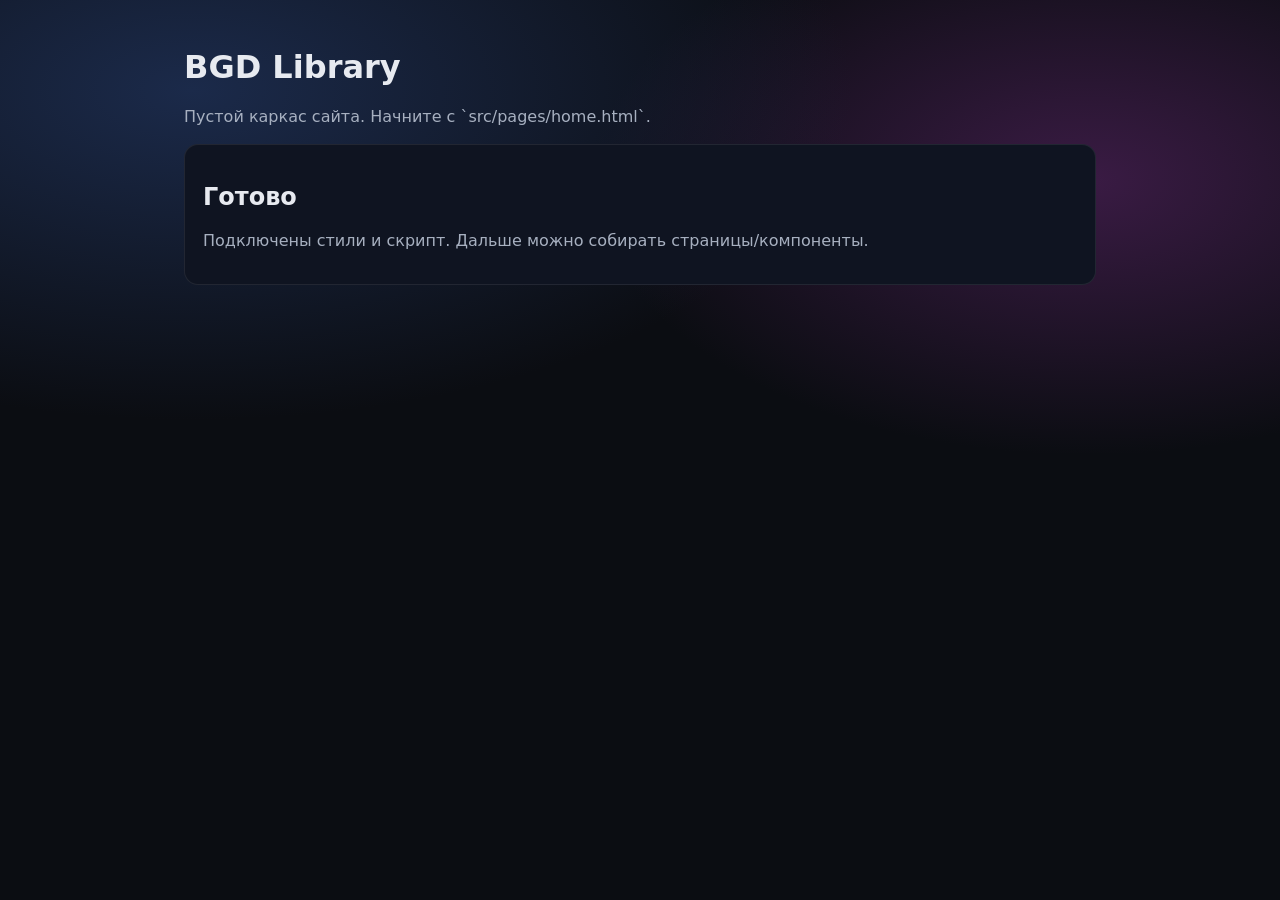
==== index.html @ 830b494f "site alpha done" ====
<!doctype html>
<html lang="ru">
  <head>
    <meta charset="UTF-8" />
    <meta name="viewport" content="width=device-width, initial-scale=1.0" />
    <title>BGD Library</title>
    <link rel="stylesheet" href="../src/styles/styles.css" />
  </head>
  <body>
    <main class="container">
      <header class="header">
        <h1>BGD Library</h1>
        <p class="muted">Пустой каркас сайта. Начните с `src/pages/home.html`.</p>
      </header>

      <section id="app" class="card">
        <p>Заглушка интерфейса.</p>
      </section>
    </main>

    <script type="module" src="../src/scripts/main.js"></script>
  </body>
</html>
---- src/styles/styles.css ----
:root {
  color-scheme: light dark;
  --bg: #0b0d12;
  --card: #121826;
  --text: #e7eaf0;
  --muted: #a7b0c0;
  --border: rgba(255, 255, 255, 0.08);
}

* {
  box-sizing: border-box;
}

html,
body {
  height: 100%;
}

body {
  margin: 0;
  font-family: ui-sans-serif, system-ui, -apple-system, Segoe UI, Roboto, Ubuntu,
    Cantarell, Noto Sans, Arial, "Apple Color Emoji", "Segoe UI Emoji";
  background: radial-gradient(1200px 600px at 15% 10%, #1b2a4a 0%, transparent 55%),
    radial-gradient(900px 500px at 85% 20%, #3a1b44 0%, transparent 55%),
    var(--bg);
  color: var(--text);
}

.container {
  max-width: 960px;
  padding: 24px;
  margin: 0 auto;
}

.header {
  margin: 24px 0 18px;
}

.muted {
  color: var(--muted);
}

.card {
  border: 1px solid var(--border);
  background: color-mix(in oklab, var(--card) 92%, black 8%);
  border-radius: 14px;
  padding: 18px;
}
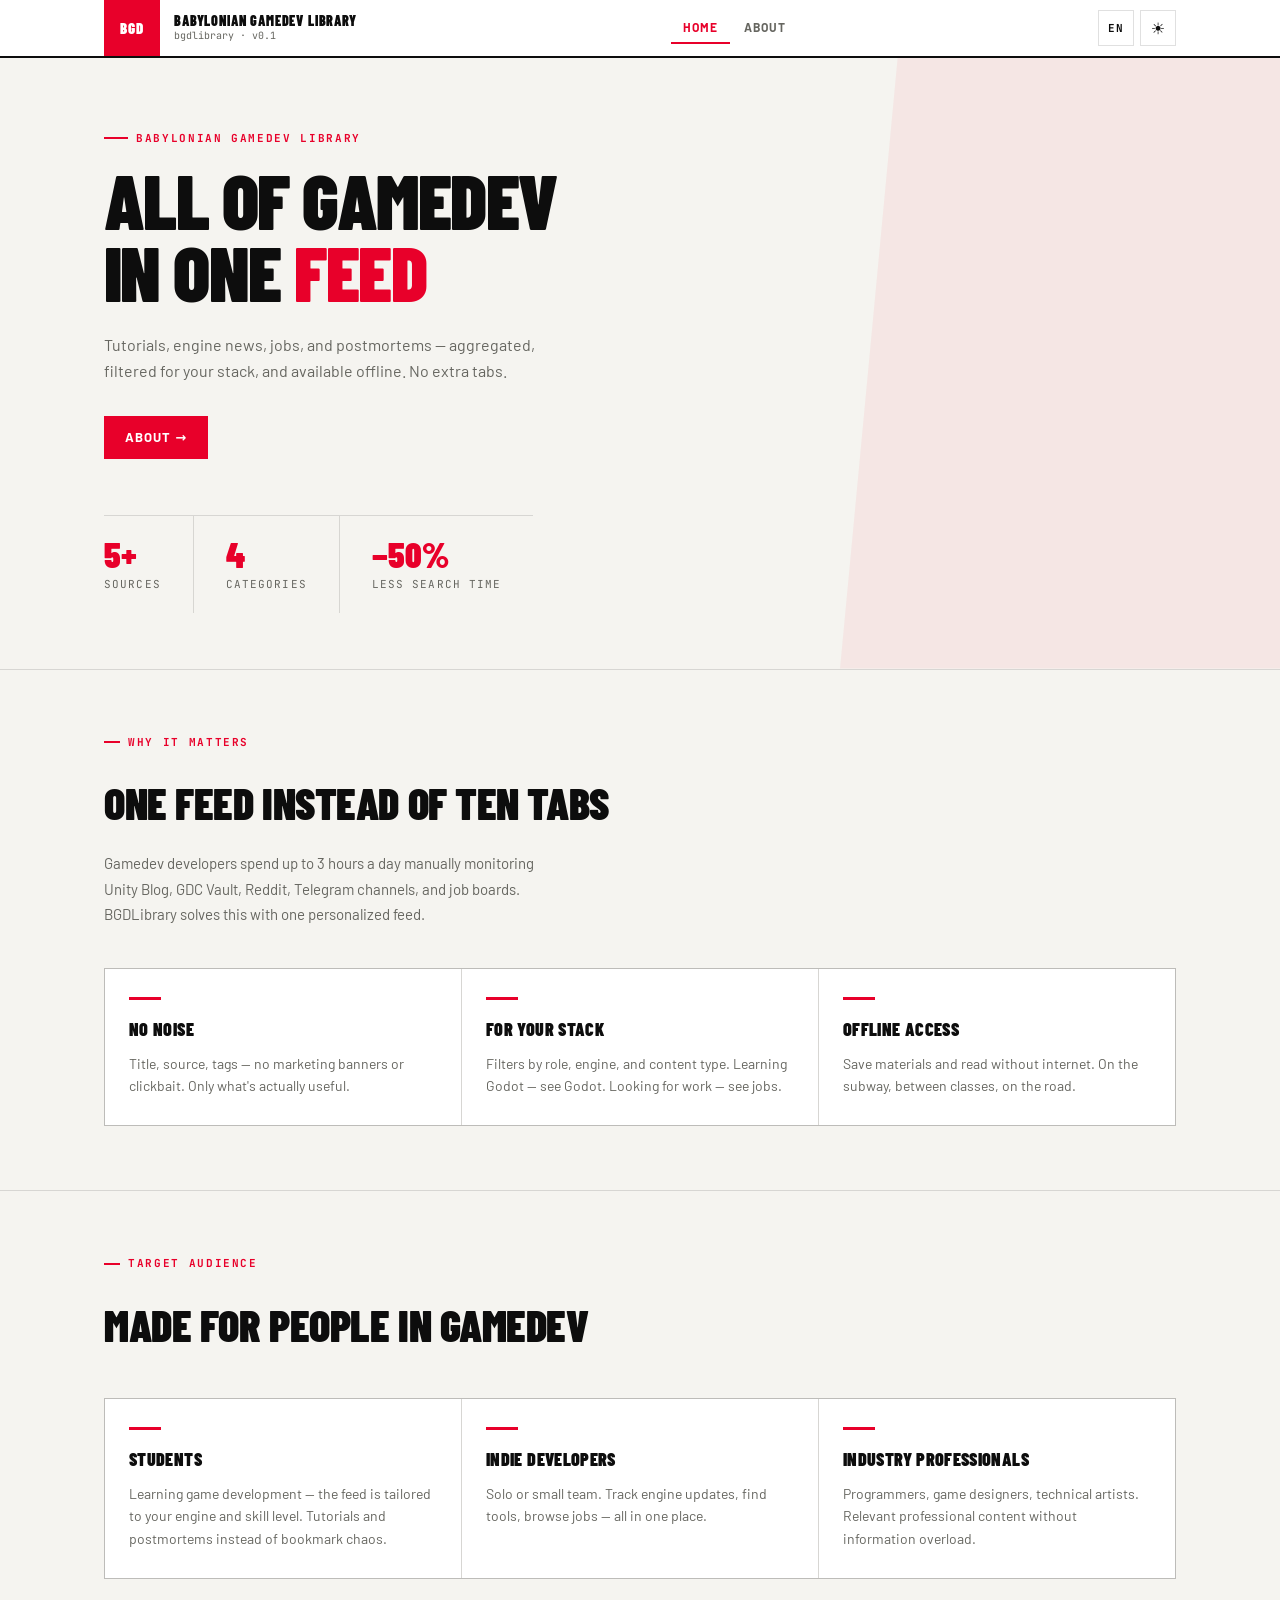
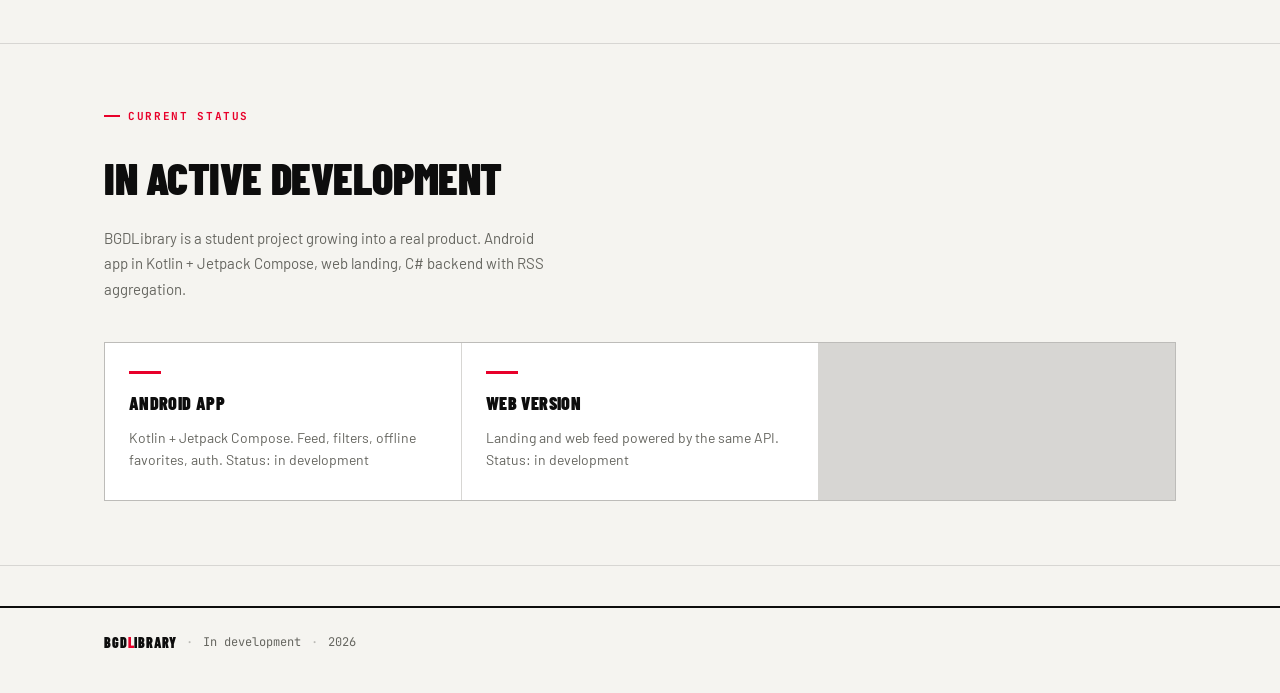
==== commit c5024562: "github pages" ====
--- a/index.html
+++ b/index.html
@@ -1,23 +1,161 @@
 <!doctype html>
 <html lang="ru">
-  <head>
-    <meta charset="UTF-8" />
-    <meta name="viewport" content="width=device-width, initial-scale=1.0" />
-    <title>BGD Library</title>
-    <link rel="stylesheet" href="../src/styles/styles.css" />
-  </head>
-  <body>
-    <main class="container">
-      <header class="header">
-        <h1>BGD Library</h1>
-        <p class="muted">Пустой каркас сайта. Начните с `src/pages/home.html`.</p>
-      </header>
+<head>
+  <meta charset="UTF-8" />
+  <meta name="viewport" content="width=device-width, initial-scale=1.0" />
+  <meta name="description" content="Babylonian GameDev Library — персонализированный агрегатор контента для специалистов игровой индустрии." />
+  <title>Babylonian GameDev Library — BGDLibrary</title>
+  <link rel="stylesheet" href="./src/styles/main.css" />
+</head>
+<body>
+  <a class="skip" href="#content">Перейти к контенту</a>
 
-      <section id="app" class="card">
-        <p>Заглушка интерфейса.</p>
-      </section>
-    </main>
+  <header class="topbar">
+    <div class="wrap topbar__inner">
+      <a class="brand" href="./index.html">
+        <div class="brand__mark" aria-hidden="true">BGD</div>
+        <div class="brand__text">
+          <div class="brand__title">Babylonian GameDev Library</div>
+          <div class="brand__subtitle muted">bgdlibrary · v0.1</div>
+        </div>
+      </a>
+      <nav class="nav" aria-label="Навигация">
+        <a class="nav__link is-active" href="./index.html" data-i18n="nav_home">Главная</a>
+        <a class="nav__link" href="./about.html" data-i18n="nav_about">О проекте</a>
+      </nav>
+      <div style="display:flex;gap:6px;align-items:center;">
+        <button class="lang-toggle" id="lang-btn" aria-label="Switch language">RU</button>
+        <button class="theme-toggle" id="theme-btn" aria-label="Переключить тему" title="Тема">☀</button>
+      </div>
+    </div>
+  </header>
 
-    <script type="module" src="../src/scripts/main.js"></script>
-  </body>
+  <main id="content">
+    <section class="hero">
+      <div class="wrap">
+        <div class="hero__eyebrow">Babylonian GameDev Library</div>
+        <h1 class="hero__title" data-i18n-html="hero_title">
+          Весь геймдев<br>в одной <em>ленте</em>
+        </h1>
+        <p class="hero__lead" data-i18n="hero_lead">
+          Туториалы, новости движков, вакансии и постмортемы — агрегированы, отфильтрованы под твой стек и доступны офлайн. Никаких лишних вкладок.
+        </p>
+        <div class="hero__cta">
+          <a class="btn btn--primary" href="./about.html" data-i18n="hero_cta">О проекте →</a>
+        </div>
+        <div class="kpi">
+          <div class="kpi__item">
+            <div class="kpi__value">5+</div>
+            <div class="kpi__label" data-i18n="kpi_sources">источников</div>
+          </div>
+          <div class="kpi__item">
+            <div class="kpi__value">4</div>
+            <div class="kpi__label" data-i18n="kpi_categories">категории</div>
+          </div>
+          <div class="kpi__item">
+            <div class="kpi__value">−50%</div>
+            <div class="kpi__label" data-i18n="kpi_time">времени на поиск</div>
+          </div>
+        </div>
+      </div>
+    </section>
+
+    <section class="section">
+      <div class="wrap">
+        <div class="section__label" data-i18n="s1_label">Зачем это нужно</div>
+        <h2 class="section__title" data-i18n="s1_title">Одна лента вместо десяти вкладок</h2>
+        <p class="section__desc" data-i18n="s1_desc">
+          Геймдев-разработчик тратит до 3 часов в день на ручной мониторинг Unity Blog, GDC Vault, Reddit, Telegram-каналов и job-бордов. BGDLibrary решает это одним персонализированным фидом.
+        </p>
+        <div class="grid">
+          <div class="card">
+            <div class="card__accent"></div>
+            <div class="card__title" data-i18n="s1_c1_title">Без шума</div>
+            <div class="card__text" data-i18n="s1_c1_text">Заголовок, источник, теги — без маркетинговых баннеров и кликбейта. Только то, что реально полезно.</div>
+          </div>
+          <div class="card">
+            <div class="card__accent"></div>
+            <div class="card__title" data-i18n="s1_c2_title">Под твой стек</div>
+            <div class="card__text" data-i18n="s1_c2_text">Фильтры по роли, движку и типу материала. Учишь Godot — видишь Godot. Ищешь работу — видишь вакансии.</div>
+          </div>
+          <div class="card">
+            <div class="card__accent"></div>
+            <div class="card__title" data-i18n="s1_c3_title">Офлайн-доступ</div>
+            <div class="card__text" data-i18n="s1_c3_text">Сохраняй материалы и читай без интернета. В метро, между парами, в дороге.</div>
+          </div>
+        </div>
+      </div>
+    </section>
+
+    <section class="section">
+      <div class="wrap">
+        <div class="section__label" data-i18n="s2_label">Целевая аудитория</div>
+        <h2 class="section__title" data-i18n="s2_title">Сделано для людей в геймдеве</h2>
+        <div class="grid">
+          <div class="card">
+            <div class="card__accent"></div>
+            <div class="card__title" data-i18n="s2_c1_title">Студенты</div>
+            <div class="card__text" data-i18n="s2_c1_text">Изучаешь разработку игр — фид настроен под твой движок и уровень. Туториалы и постмортемы вместо хаоса в закладках.</div>
+          </div>
+          <div class="card">
+            <div class="card__accent"></div>
+            <div class="card__title" data-i18n="s2_c2_title">Инди-разработчики</div>
+            <div class="card__text" data-i18n="s2_c2_text">Соло или маленькая команда. Следишь за обновлениями движка, ищешь инструменты и смотришь вакансии — всё в одном месте.</div>
+          </div>
+          <div class="card">
+            <div class="card__accent"></div>
+            <div class="card__title" data-i18n="s2_c3_title">Специалисты индустрии</div>
+            <div class="card__text" data-i18n="s2_c3_text">Программисты, геймдизайнеры, технические художники. Актуальный контент по профессии без информационного перегруза.</div>
+          </div>
+        </div>
+      </div>
+    </section>
+
+    <section class="section">
+      <div class="wrap">
+        <div class="section__label" data-i18n="s3_label">Текущий статус</div>
+        <h2 class="section__title" data-i18n="s3_title">В активной разработке</h2>
+        <p class="section__desc" data-i18n="s3_desc">
+          BGDLibrary — учебный проект, который растёт в реальный продукт. Android-приложение на Kotlin + Jetpack Compose, веб-лендинг, C# backend с RSS-агрегацией.
+        </p>
+        <div class="grid">
+          <div class="card">
+            <div class="card__accent"></div>
+            <div class="card__title" data-i18n="s3_c1_title">Android-приложение</div>
+            <div class="card__text" data-i18n="s3_c1_text">Kotlin + Jetpack Compose. Лента, фильтры, офлайн-избранное, авторизация. Статус: в разработке</div>
+          </div>
+          <div class="card">
+            <div class="card__accent"></div>
+            <div class="card__title" data-i18n="s3_c2_title">Веб-версия</div>
+            <div class="card__text" data-i18n="s3_c2_text">Лендинг и веб-лента на базе того же API. Статус: в разработке</div>
+          </div>
+        </div>
+      </div>
+    </section>
+
+    <footer class="footer">
+      <div class="wrap" style="width:100%; display:flex; flex-wrap:wrap; align-items:center; gap:10px;">
+        <span class="footer__brand">BGD<span class="footer__accent">L</span>ibrary</span>
+        <span class="dot">·</span>
+        <span data-i18n="footer_status">Проект в разработке</span>
+        <span class="dot">·</span>
+        <span>2026</span>
+      </div>
+    </footer>
+  </main>
+
+  <script>
+    const btn = document.getElementById('theme-btn');
+    const html = document.documentElement;
+    const stored = localStorage.getItem('bgd-theme');
+    if (stored) { html.dataset.theme = stored; btn.textContent = stored === 'dark' ? '☀' : '☾'; }
+    btn.addEventListener('click', () => {
+      const next = html.dataset.theme === 'dark' ? 'light' : 'dark';
+      html.dataset.theme = next;
+      localStorage.setItem('bgd-theme', next);
+      btn.textContent = next === 'dark' ? '☀' : '☾';
+    });
+  </script>
+  <script src="./src/scripts/i18n.js"></script>
+</body>
 </html>
--- a/src/styles/main.css
+++ b/src/styles/main.css
@@ -0,0 +1,414 @@
+/* ============================================================
+   BGDLibrary — Mirror's Edge Catalyst theme
+   Light: white + red accent (#E8002A)
+   Dark:  near-black + red accent
+   ============================================================ */
+
+   @import url('https://fonts.googleapis.com/css2?family=Barlow:ital,wght@0,400;0,700;0,900;1,900&family=Barlow+Condensed:wght@700;900&family=JetBrains+Mono:wght@400;700&display=swap');
+
+   /* ── Tokens (Light) ── */
+   :root {
+     --bg:        #f5f4f0;
+     --surface:   #ffffff;
+     --surface-2: #efefed;
+     --text:      #0d0d0d;
+     --muted:     #666660;
+     --border:    rgba(0,0,0,0.12);
+     --shadow:    0 2px 16px rgba(0,0,0,0.08);
+     --ring:      rgba(232,0,42,0.5);
+   
+     --accent:    #E8002A;
+     --accent-dim: rgba(232,0,42,0.1);
+     --accent-border: rgba(232,0,42,0.35);
+   
+     --radius:    0px;
+     --radius-sm: 0px;
+     --max:       1120px;
+     --lh:        1.5;
+   
+     --sans: 'Barlow', system-ui, sans-serif;
+     --cond: 'Barlow Condensed', 'Barlow', sans-serif;
+     --mono: 'JetBrains Mono', ui-monospace, monospace;
+   }
+   
+   /* ── Tokens (Dark) ── */
+   @media (prefers-color-scheme: dark) {
+     :root {
+       --bg:        #0e0e0e;
+       --surface:   #161616;
+       --surface-2: #1e1e1e;
+       --text:      #f0efeb;
+       --muted:     #888882;
+       --border:    rgba(255,255,255,0.1);
+       --shadow:    0 2px 16px rgba(0,0,0,0.4);
+       --ring:      rgba(232,0,42,0.6);
+       --accent-dim: rgba(232,0,42,0.15);
+       --accent-border: rgba(232,0,42,0.4);
+     }
+   }
+   
+   /* ── Manual dark override ── */
+   [data-theme="dark"] {
+     --bg:        #0e0e0e;
+     --surface:   #161616;
+     --surface-2: #1e1e1e;
+     --text:      #f0efeb;
+     --muted:     #888882;
+     --border:    rgba(255,255,255,0.1);
+     --shadow:    0 2px 16px rgba(0,0,0,0.4);
+     --ring:      rgba(232,0,42,0.6);
+     --accent-dim: rgba(232,0,42,0.15);
+     --accent-border: rgba(232,0,42,0.4);
+   }
+   
+   [data-theme="light"] {
+     --bg:        #f5f4f0;
+     --surface:   #ffffff;
+     --surface-2: #efefed;
+     --text:      #0d0d0d;
+     --muted:     #666660;
+     --border:    rgba(0,0,0,0.12);
+     --shadow:    0 2px 16px rgba(0,0,0,0.08);
+     --ring:      rgba(232,0,42,0.5);
+     --accent-dim: rgba(232,0,42,0.1);
+     --accent-border: rgba(232,0,42,0.35);
+   }
+   
+   /* ── Reset ── */
+   *, *::before, *::after { box-sizing: border-box; }
+   html, body { height: 100%; }
+   body {
+     margin: 0;
+     font-family: var(--sans);
+     font-size: 15px;
+     line-height: var(--lh);
+     background: var(--bg);
+     color: var(--text);
+     transition: background .2s, color .2s;
+   }
+   a { color: inherit; text-decoration: none; }
+   button { font: inherit; color: inherit; cursor: pointer; }
+   h1,h2,h3,h4 { margin: 0; font-family: var(--cond); font-weight: 900; text-transform: uppercase; letter-spacing: -0.01em; }
+   
+   /* ── Skip link ── */
+   .skip {
+     position: absolute; left: -999px; top: 10px;
+     padding: 8px 12px; background: var(--accent); color: #fff;
+     font-size: 13px; font-weight: 700;
+   }
+   .skip:focus { left: 12px; outline: 2px solid var(--ring); outline-offset: 2px; }
+   
+   /* ── Layout ── */
+   .wrap {
+     max-width: var(--max);
+     margin: 0 auto;
+     padding: 0 24px;
+   }
+   .muted { color: var(--muted); }
+   
+   /* ── Topbar ── */
+   .topbar {
+     position: sticky; top: 0; z-index: 20;
+     background: var(--surface);
+     border-bottom: 2px solid var(--text);
+   }
+   .topbar__inner {
+     display: flex; align-items: center;
+     justify-content: space-between; gap: 16px;
+     height: 56px;
+   }
+   
+   /* Brand */
+   .brand { display: flex; align-items: center; gap: 0; }
+   .brand__mark {
+     display: flex; align-items: center; justify-content: center;
+     width: 56px; height: 56px;
+     background: var(--accent);
+     font-family: var(--cond); font-weight: 900; font-size: 15px;
+     letter-spacing: 0.05em; color: #fff;
+     flex-shrink: 0;
+   }
+   .brand__text { padding: 0 14px; }
+   .brand__title {
+     font-family: var(--cond); font-weight: 900; font-size: 14px;
+     letter-spacing: 0.06em; text-transform: uppercase; line-height: 1.1;
+   }
+   .brand__subtitle {
+     font-family: var(--mono); font-size: 10px; color: var(--muted);
+     text-transform: none; font-weight: 400;
+   }
+   
+   /* Nav */
+   .nav { display: flex; align-items: center; gap: 2px; }
+   .nav__link {
+     padding: 6px 12px; font-size: 12px; font-weight: 700;
+     text-transform: uppercase; letter-spacing: 0.08em;
+     color: var(--muted); border-bottom: 2px solid transparent;
+     transition: color .15s, border-color .15s;
+   }
+   .nav__link:hover { color: var(--text); }
+   .nav__link.is-active { color: var(--accent); border-bottom-color: var(--accent); }
+   
+   /* Theme / lang toggles */
+   .theme-toggle, .lang-toggle {
+     width: 36px; height: 36px;
+     display: grid; place-items: center;
+     border: 1.5px solid var(--border);
+     background: transparent;
+     transition: background .15s;
+   }
+   .theme-toggle:hover, .lang-toggle:hover { background: var(--surface-2); }
+   .theme-toggle { font-size: 16px; }
+   .lang-toggle {
+     font-family: var(--mono); font-size: 11px;
+     font-weight: 700; letter-spacing: 0.05em;
+   }
+   
+   /* ── Hero ── */
+   .hero {
+     padding: 72px 0 56px;
+     border-bottom: 1px solid var(--border);
+     position: relative; overflow: hidden;
+   }
+   .hero::before {
+     content: '';
+     position: absolute; top: 0; right: -40px;
+     width: 480px; height: 100%;
+     background: var(--accent);
+     clip-path: polygon(12% 0, 100% 0, 100% 100%, 0% 100%);
+     opacity: .06;
+     pointer-events: none;
+   }
+   .hero__eyebrow {
+     font-family: var(--mono); font-size: 11px; font-weight: 700;
+     text-transform: uppercase; letter-spacing: 0.15em;
+     color: var(--accent); margin-bottom: 16px;
+     display: flex; align-items: center; gap: 8px;
+   }
+   .hero__eyebrow::before {
+     content: '';
+     display: inline-block; width: 24px; height: 2px; background: var(--accent);
+   }
+   .hero__title {
+     font-family: var(--cond); font-size: clamp(42px, 6vw, 80px);
+     font-weight: 900; line-height: 0.95; text-transform: uppercase;
+     letter-spacing: -0.02em; margin-bottom: 24px;
+   }
+   .hero__title em { font-style: normal; color: var(--accent); }
+   .hero__lead {
+     font-size: 16px; line-height: 1.6; color: var(--muted);
+     max-width: 52ch; margin-bottom: 32px; font-weight: 400;
+     font-family: var(--sans);
+   }
+   .hero__cta {
+     display: flex; flex-wrap: wrap; align-items: center; gap: 12px;
+   }
+   .hero__hint { font-family: var(--mono); font-size: 11px; color: var(--muted); }
+   
+   /* KPI strip */
+   .kpi {
+     display: grid; grid-template-columns: repeat(3, auto);
+     gap: 0; margin-top: 56px;
+     border-top: 1px solid var(--border);
+     width: fit-content;
+   }
+   .kpi__item {
+     padding: 20px 32px 20px 0;
+     border-right: 1px solid var(--border);
+     margin-right: 32px;
+   }
+   .kpi__item:last-child { border-right: none; margin-right: 0; }
+   .kpi__value {
+     font-family: var(--cond); font-size: 36px; font-weight: 900;
+     line-height: 1; color: var(--accent);
+   }
+   .kpi__label {
+     font-family: var(--mono); font-size: 11px; color: var(--muted);
+     text-transform: uppercase; letter-spacing: 0.1em; margin-top: 4px;
+   }
+   
+   /* ── Buttons ── */
+   .btn {
+     display: inline-flex; align-items: center; gap: 8px;
+     padding: 11px 20px; font-size: 13px; font-weight: 700;
+     text-transform: uppercase; letter-spacing: 0.08em;
+     border: 1.5px solid var(--border); background: transparent;
+     transition: background .15s, border-color .15s, color .15s;
+   }
+   .btn:hover { background: var(--surface-2); border-color: var(--text); }
+   .btn--primary {
+     background: var(--accent); border-color: var(--accent); color: #fff;
+   }
+   .btn--primary:hover { background: #c8001f; border-color: #c8001f; }
+   .btn--ghost {
+     border-color: var(--border); background: var(--surface-2);
+   }
+   .btn--ghost:hover { border-color: var(--muted); }
+   .btn:focus-visible { outline: 2px solid var(--ring); outline-offset: 2px; }
+   
+   /* ── Sections ── */
+   .section {
+     padding: 64px 0;
+     border-bottom: 1px solid var(--border);
+   }
+   .section__label {
+     font-family: var(--mono); font-size: 11px; font-weight: 700;
+     text-transform: uppercase; letter-spacing: 0.15em; color: var(--accent);
+     display: flex; align-items: center; gap: 8px; margin-bottom: 20px;
+   }
+   .section__label::before {
+     content: ''; display: inline-block; width: 16px; height: 2px; background: var(--accent);
+   }
+   .section__title {
+     font-family: var(--cond); font-size: clamp(28px, 3.5vw, 44px);
+     font-weight: 900; text-transform: uppercase; letter-spacing: -0.01em;
+     margin-bottom: 8px;
+   }
+   .section__desc {
+     font-size: 15px; color: var(--muted); max-width: 56ch; line-height: 1.7;
+   }
+   
+   /* ── Grid ── */
+   .grid {
+     display: grid;
+     grid-template-columns: repeat(3, minmax(0,1fr));
+     gap: 1px;
+     background: var(--border);
+     border: 1px solid var(--border);
+     margin-top: 40px;
+   }
+   
+   /* ── Cards ── */
+   .card {
+     background: var(--surface);
+     padding: 28px 24px;
+     position: relative;
+     transition: background .15s;
+   }
+   .card:hover { background: var(--surface-2); }
+   .card__accent {
+     width: 32px; height: 3px; background: var(--accent); margin-bottom: 16px;
+   }
+   .card__title {
+     font-family: var(--cond); font-size: 18px; font-weight: 900;
+     text-transform: uppercase; letter-spacing: 0.02em; margin-bottom: 10px;
+   }
+   .card__text { font-size: 14px; color: var(--muted); line-height: 1.6; }
+   
+   /* ── Panel (app feed) ── */
+   .panel {
+     border: 1px solid var(--border);
+     background: var(--surface);
+     margin-top: 20px;
+   }
+   .panel__head { padding: 16px 20px 12px; border-bottom: 1px solid var(--border); }
+   .panel__head--row {
+     display: flex; align-items: flex-end;
+     justify-content: space-between; gap: 12px;
+   }
+   .panel__title {
+     font-family: var(--cond); font-size: 16px; font-weight: 900;
+     text-transform: uppercase; letter-spacing: 0.04em; margin: 0;
+   }
+   .panel__desc { margin: 4px 0 0; font-size: 12px; color: var(--muted); font-family: var(--mono); }
+   .panel__meta { font-family: var(--mono); font-size: 12px; color: var(--muted); }
+   
+   /* ── Feed ── */
+   .feed { list-style: none; margin: 0; padding: 0; }
+   .item {
+     display: grid; grid-template-columns: 1fr auto;
+     gap: 12px; padding: 14px 20px;
+     border-bottom: 1px solid var(--border);
+     transition: background .12s;
+   }
+   .item:hover { background: var(--surface-2); }
+   .item__title { margin: 0; font-size: 14px; font-weight: 700; font-family: var(--sans); }
+   .item__meta {
+     display: flex; flex-wrap: wrap; gap: 6px; margin-top: 6px;
+     font-family: var(--mono); font-size: 11px; color: var(--muted);
+   }
+   .item__right {
+     display: grid; justify-items: end; align-content: start; gap: 6px;
+   }
+   
+   /* Pills */
+   .pill {
+     padding: 2px 8px; border: 1px solid var(--border);
+     font-size: 11px; font-family: var(--mono);
+     background: transparent;
+   }
+   .pill--accent {
+     border-color: var(--accent-border);
+     background: var(--accent-dim);
+     color: var(--accent);
+   }
+   
+   /* Time / Link */
+   .time { font-family: var(--mono); font-size: 11px; color: var(--muted); }
+   .link {
+     font-family: var(--mono); font-size: 11px; color: var(--accent);
+     text-decoration: underline; text-underline-offset: 3px;
+     text-decoration-color: var(--accent-border);
+   }
+   .link:hover { text-decoration-color: var(--accent); }
+   
+   /* ── Filters ── */
+   .filters__group {
+     padding: 14px; border: 1px solid var(--border);
+     background: var(--surface-2);
+   }
+   .filters__label {
+     font-family: var(--mono); font-size: 11px; text-transform: uppercase;
+     letter-spacing: 0.1em; color: var(--muted); margin-bottom: 10px; font-weight: 700;
+   }
+   .chips { display: flex; flex-wrap: wrap; gap: 6px; }
+   .chip {
+     border: 1.5px solid var(--border); background: transparent;
+     padding: 5px 10px; font-size: 12px; font-family: var(--mono);
+     text-transform: lowercase; transition: all .12s;
+   }
+   .chip:hover { border-color: var(--text); background: var(--surface); }
+   .chip.is-active {
+     background: var(--accent-dim);
+     border-color: var(--accent-border);
+     color: var(--accent);
+   }
+   .filters__actions { display: flex; flex-wrap: wrap; gap: 8px; }
+   
+   /* ── Boot log ── */
+   .boot__title {
+     font-family: var(--cond); font-weight: 900; font-size: 13px;
+     text-transform: uppercase; letter-spacing: 0.1em;
+   }
+   .boot__meta { font-family: var(--mono); font-size: 11px; color: var(--muted); }
+   .boot__log {
+     margin: 0; padding: 12px 20px 14px;
+     border-top: 1px solid var(--border);
+     font-family: var(--mono); font-size: 11px; line-height: 1.6;
+     white-space: pre-wrap; color: var(--muted);
+   }
+   
+   /* ── Footer ── */
+   .footer {
+     padding: 24px 0 40px;
+     display: flex; flex-wrap: wrap; align-items: center; gap: 10px;
+     font-family: var(--mono); font-size: 12px; color: var(--muted);
+     border-top: 2px solid var(--text); margin-top: 40px;
+   }
+   .footer__brand {
+     font-family: var(--cond); font-weight: 900; font-size: 14px;
+     text-transform: uppercase; color: var(--text); letter-spacing: 0.06em;
+   }
+   .footer__accent { color: var(--accent); }
+   .dot { opacity: .4; }
+   
+   /* ── Misc ── */
+   @media (max-width: 900px) {
+     .grid { grid-template-columns: 1fr; }
+     .brand { min-width: unset; }
+     .nav { display: none; }
+     .item { grid-template-columns: 1fr; }
+     .item__right { justify-items: start; }
+     .kpi { grid-template-columns: repeat(3,1fr); gap: 0; width: 100%; }
+     .kpi__item { padding: 16px 12px; margin-right: 0; }
+   }
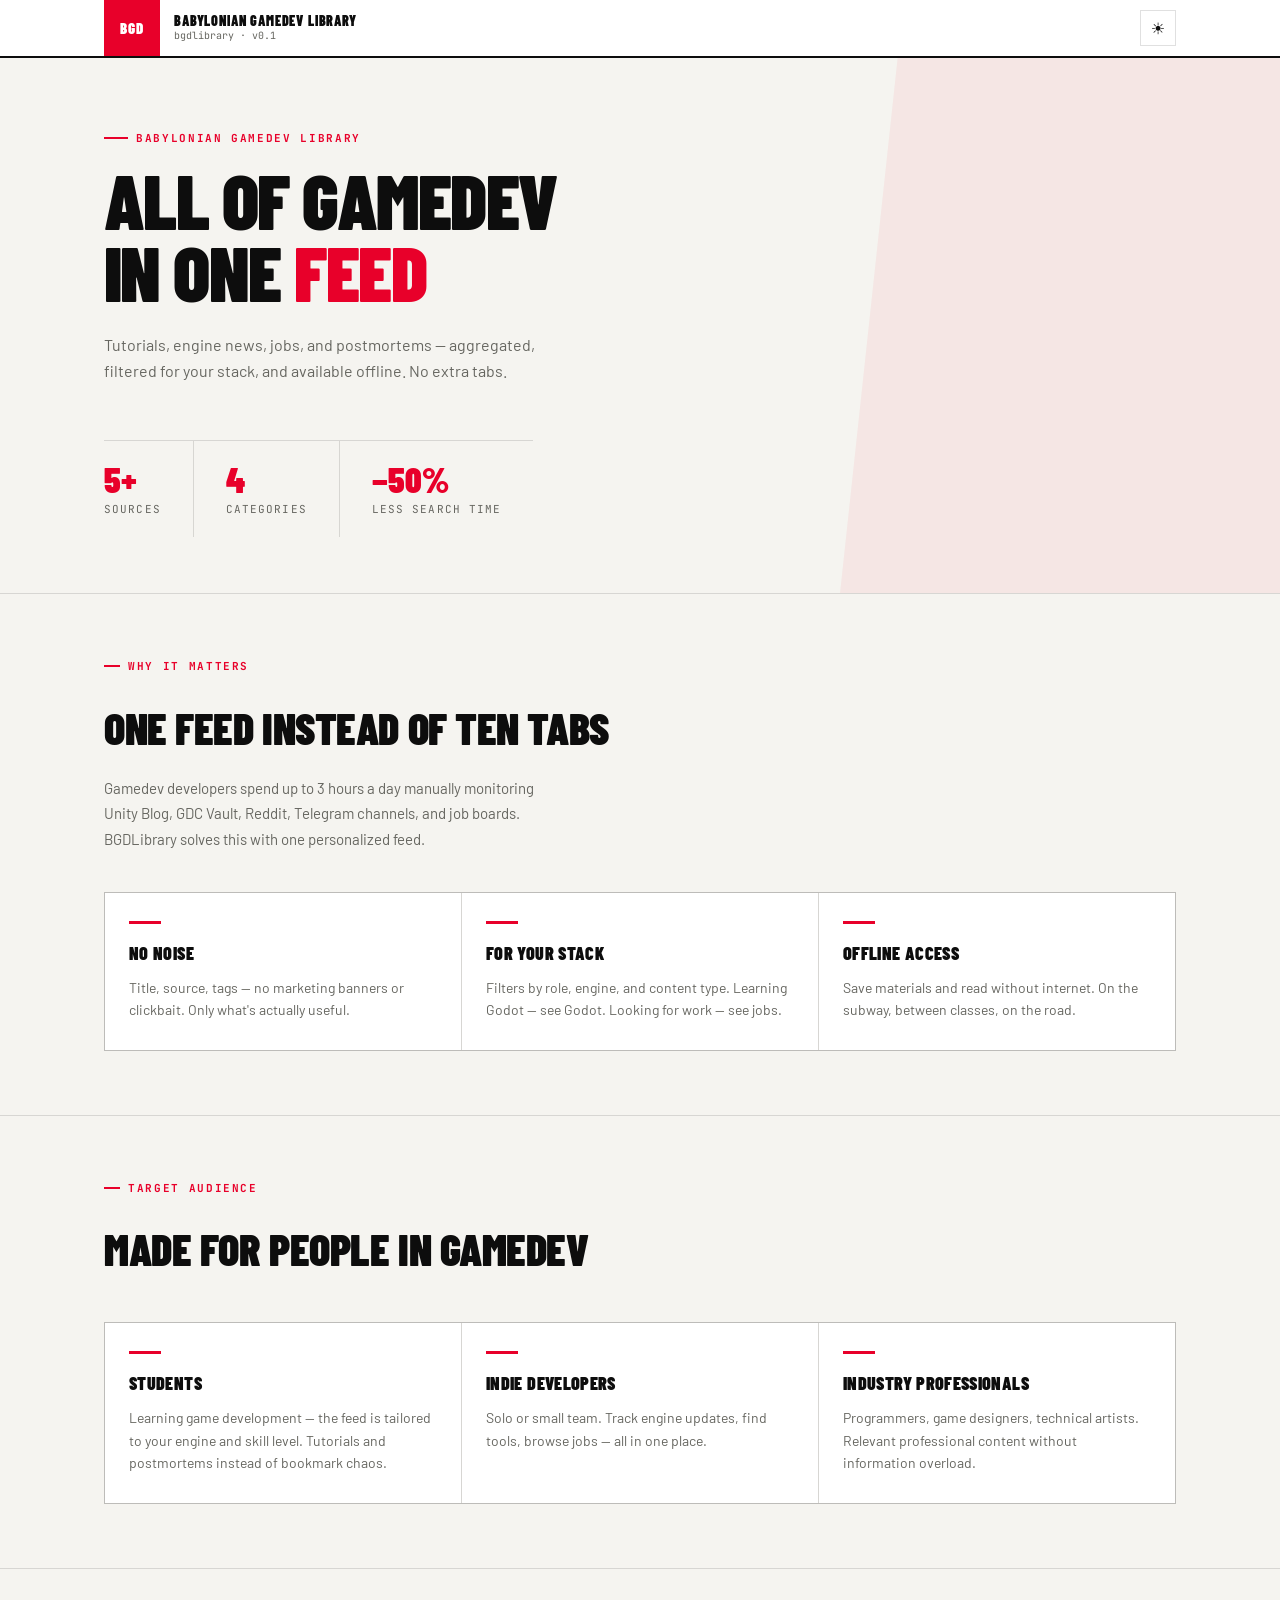
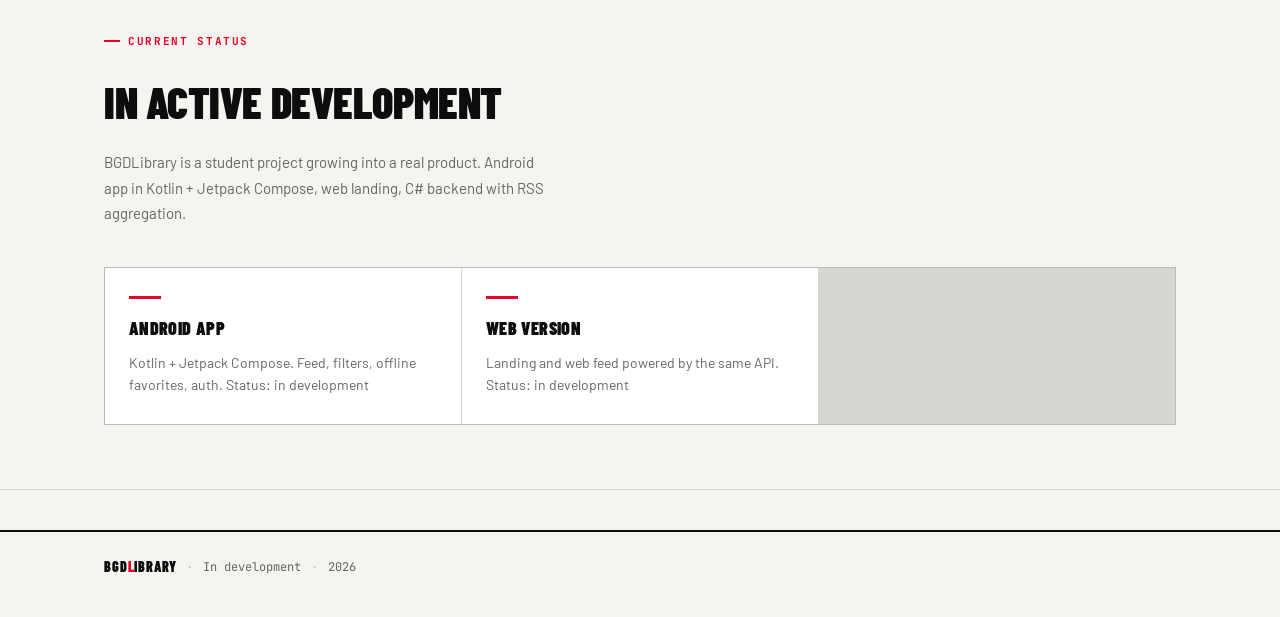
==== commit 0c5a2bdb: "upd" ====
--- a/index.html
+++ b/index.html
@@ -5,7 +5,8 @@
   <meta name="viewport" content="width=device-width, initial-scale=1.0" />
   <meta name="description" content="Babylonian GameDev Library — персонализированный агрегатор контента для специалистов игровой индустрии." />
   <title>Babylonian GameDev Library — BGDLibrary</title>
-  <link rel="stylesheet" href="./src/styles/main.css" />
+  <link rel="stylesheet" href="style.css" />
+  <link rel="stylesheet" href="i18n.js" />
 </head>
 <body>
   <a class="skip" href="#content">Перейти к контенту</a>
@@ -19,12 +20,7 @@
           <div class="brand__subtitle muted">bgdlibrary · v0.1</div>
         </div>
       </a>
-      <nav class="nav" aria-label="Навигация">
-        <a class="nav__link is-active" href="./index.html" data-i18n="nav_home">Главная</a>
-        <a class="nav__link" href="./about.html" data-i18n="nav_about">О проекте</a>
-      </nav>
       <div style="display:flex;gap:6px;align-items:center;">
-        <button class="lang-toggle" id="lang-btn" aria-label="Switch language">RU</button>
         <button class="theme-toggle" id="theme-btn" aria-label="Переключить тему" title="Тема">☀</button>
       </div>
     </div>
@@ -40,9 +36,6 @@
         <p class="hero__lead" data-i18n="hero_lead">
           Туториалы, новости движков, вакансии и постмортемы — агрегированы, отфильтрованы под твой стек и доступны офлайн. Никаких лишних вкладок.
         </p>
-        <div class="hero__cta">
-          <a class="btn btn--primary" href="./about.html" data-i18n="hero_cta">О проекте →</a>
-        </div>
         <div class="kpi">
           <div class="kpi__item">
             <div class="kpi__value">5+</div>
--- a/style.css
+++ b/style.css
@@ -0,0 +1,414 @@
+/* ============================================================
+   BGDLibrary — Catalyst theme
+   Light: white + red accent (#E8002A)
+   Dark:  near-black + red accent
+   ============================================================ */
+
+   @import url('https://fonts.googleapis.com/css2?family=Barlow:ital,wght@0,400;0,700;0,900;1,900&family=Barlow+Condensed:wght@700;900&family=JetBrains+Mono:wght@400;700&display=swap');
+
+   /* ── Tokens (Light) ── */
+   :root {
+     --bg:        #f5f4f0;
+     --surface:   #ffffff;
+     --surface-2: #efefed;
+     --text:      #0d0d0d;
+     --muted:     #666660;
+     --border:    rgba(0,0,0,0.12);
+     --shadow:    0 2px 16px rgba(0,0,0,0.08);
+     --ring:      rgba(232,0,42,0.5);
+   
+     --accent:    #E8002A;
+     --accent-dim: rgba(232,0,42,0.1);
+     --accent-border: rgba(232,0,42,0.35);
+   
+     --radius:    0px;
+     --radius-sm: 0px;
+     --max:       1120px;
+     --lh:        1.5;
+   
+     --sans: 'Barlow', system-ui, sans-serif;
+     --cond: 'Barlow Condensed', 'Barlow', sans-serif;
+     --mono: 'JetBrains Mono', ui-monospace, monospace;
+   }
+   
+   /* ── Tokens (Dark) ── */
+   @media (prefers-color-scheme: dark) {
+     :root {
+       --bg:        #0e0e0e;
+       --surface:   #161616;
+       --surface-2: #1e1e1e;
+       --text:      #f0efeb;
+       --muted:     #888882;
+       --border:    rgba(255,255,255,0.1);
+       --shadow:    0 2px 16px rgba(0,0,0,0.4);
+       --ring:      rgba(232,0,42,0.6);
+       --accent-dim: rgba(232,0,42,0.15);
+       --accent-border: rgba(232,0,42,0.4);
+     }
+   }
+   
+   /* ── Manual dark override ── */
+   [data-theme="dark"] {
+     --bg:        #0e0e0e;
+     --surface:   #161616;
+     --surface-2: #1e1e1e;
+     --text:      #f0efeb;
+     --muted:     #888882;
+     --border:    rgba(255,255,255,0.1);
+     --shadow:    0 2px 16px rgba(0,0,0,0.4);
+     --ring:      rgba(232,0,42,0.6);
+     --accent-dim: rgba(232,0,42,0.15);
+     --accent-border: rgba(232,0,42,0.4);
+   }
+   
+   [data-theme="light"] {
+     --bg:        #f5f4f0;
+     --surface:   #ffffff;
+     --surface-2: #efefed;
+     --text:      #0d0d0d;
+     --muted:     #666660;
+     --border:    rgba(0,0,0,0.12);
+     --shadow:    0 2px 16px rgba(0,0,0,0.08);
+     --ring:      rgba(232,0,42,0.5);
+     --accent-dim: rgba(232,0,42,0.1);
+     --accent-border: rgba(232,0,42,0.35);
+   }
+   
+   /* ── Reset ── */
+   *, *::before, *::after { box-sizing: border-box; }
+   html, body { height: 100%; }
+   body {
+     margin: 0;
+     font-family: var(--sans);
+     font-size: 15px;
+     line-height: var(--lh);
+     background: var(--bg);
+     color: var(--text);
+     transition: background .2s, color .2s;
+   }
+   a { color: inherit; text-decoration: none; }
+   button { font: inherit; color: inherit; cursor: pointer; }
+   h1,h2,h3,h4 { margin: 0; font-family: var(--cond); font-weight: 900; text-transform: uppercase; letter-spacing: -0.01em; }
+   
+   /* ── Skip link ── */
+   .skip {
+     position: absolute; left: -999px; top: 10px;
+     padding: 8px 12px; background: var(--accent); color: #fff;
+     font-size: 13px; font-weight: 700;
+   }
+   .skip:focus { left: 12px; outline: 2px solid var(--ring); outline-offset: 2px; }
+   
+   /* ── Layout ── */
+   .wrap {
+     max-width: var(--max);
+     margin: 0 auto;
+     padding: 0 24px;
+   }
+   .muted { color: var(--muted); }
+   
+   /* ── Topbar ── */
+   .topbar {
+     position: sticky; top: 0; z-index: 20;
+     background: var(--surface);
+     border-bottom: 2px solid var(--text);
+   }
+   .topbar__inner {
+     display: flex; align-items: center;
+     justify-content: space-between; gap: 16px;
+     height: 56px;
+   }
+   
+   /* Brand */
+   .brand { display: flex; align-items: center; gap: 0; }
+   .brand__mark {
+     display: flex; align-items: center; justify-content: center;
+     width: 56px; height: 56px;
+     background: var(--accent);
+     font-family: var(--cond); font-weight: 900; font-size: 15px;
+     letter-spacing: 0.05em; color: #fff;
+     flex-shrink: 0;
+   }
+   .brand__text { padding: 0 14px; }
+   .brand__title {
+     font-family: var(--cond); font-weight: 900; font-size: 14px;
+     letter-spacing: 0.06em; text-transform: uppercase; line-height: 1.1;
+   }
+   .brand__subtitle {
+     font-family: var(--mono); font-size: 10px; color: var(--muted);
+     text-transform: none; font-weight: 400;
+   }
+   
+   /* Nav */
+   .nav { display: flex; align-items: center; gap: 2px; }
+   .nav__link {
+     padding: 6px 12px; font-size: 12px; font-weight: 700;
+     text-transform: uppercase; letter-spacing: 0.08em;
+     color: var(--muted); border-bottom: 2px solid transparent;
+     transition: color .15s, border-color .15s;
+   }
+   .nav__link:hover { color: var(--text); }
+   .nav__link.is-active { color: var(--accent); border-bottom-color: var(--accent); }
+   
+   /* Theme / lang toggles */
+   .theme-toggle, .lang-toggle {
+     width: 36px; height: 36px;
+     display: grid; place-items: center;
+     border: 1.5px solid var(--border);
+     background: transparent;
+     transition: background .15s;
+   }
+   .theme-toggle:hover, .lang-toggle:hover { background: var(--surface-2); }
+   .theme-toggle { font-size: 16px; }
+   .lang-toggle {
+     font-family: var(--mono); font-size: 11px;
+     font-weight: 700; letter-spacing: 0.05em;
+   }
+   
+   /* ── Hero ── */
+   .hero {
+     padding: 72px 0 56px;
+     border-bottom: 1px solid var(--border);
+     position: relative; overflow: hidden;
+   }
+   .hero::before {
+     content: '';
+     position: absolute; top: 0; right: -40px;
+     width: 480px; height: 100%;
+     background: var(--accent);
+     clip-path: polygon(12% 0, 100% 0, 100% 100%, 0% 100%);
+     opacity: .06;
+     pointer-events: none;
+   }
+   .hero__eyebrow {
+     font-family: var(--mono); font-size: 11px; font-weight: 700;
+     text-transform: uppercase; letter-spacing: 0.15em;
+     color: var(--accent); margin-bottom: 16px;
+     display: flex; align-items: center; gap: 8px;
+   }
+   .hero__eyebrow::before {
+     content: '';
+     display: inline-block; width: 24px; height: 2px; background: var(--accent);
+   }
+   .hero__title {
+     font-family: var(--cond); font-size: clamp(42px, 6vw, 80px);
+     font-weight: 900; line-height: 0.95; text-transform: uppercase;
+     letter-spacing: -0.02em; margin-bottom: 24px;
+   }
+   .hero__title em { font-style: normal; color: var(--accent); }
+   .hero__lead {
+     font-size: 16px; line-height: 1.6; color: var(--muted);
+     max-width: 52ch; margin-bottom: 32px; font-weight: 400;
+     font-family: var(--sans);
+   }
+   .hero__cta {
+     display: flex; flex-wrap: wrap; align-items: center; gap: 12px;
+   }
+   .hero__hint { font-family: var(--mono); font-size: 11px; color: var(--muted); }
+   
+   /* KPI strip */
+   .kpi {
+     display: grid; grid-template-columns: repeat(3, auto);
+     gap: 0; margin-top: 56px;
+     border-top: 1px solid var(--border);
+     width: fit-content;
+   }
+   .kpi__item {
+     padding: 20px 32px 20px 0;
+     border-right: 1px solid var(--border);
+     margin-right: 32px;
+   }
+   .kpi__item:last-child { border-right: none; margin-right: 0; }
+   .kpi__value {
+     font-family: var(--cond); font-size: 36px; font-weight: 900;
+     line-height: 1; color: var(--accent);
+   }
+   .kpi__label {
+     font-family: var(--mono); font-size: 11px; color: var(--muted);
+     text-transform: uppercase; letter-spacing: 0.1em; margin-top: 4px;
+   }
+   
+   /* ── Buttons ── */
+   .btn {
+     display: inline-flex; align-items: center; gap: 8px;
+     padding: 11px 20px; font-size: 13px; font-weight: 700;
+     text-transform: uppercase; letter-spacing: 0.08em;
+     border: 1.5px solid var(--border); background: transparent;
+     transition: background .15s, border-color .15s, color .15s;
+   }
+   .btn:hover { background: var(--surface-2); border-color: var(--text); }
+   .btn--primary {
+     background: var(--accent); border-color: var(--accent); color: #fff;
+   }
+   .btn--primary:hover { background: #c8001f; border-color: #c8001f; }
+   .btn--ghost {
+     border-color: var(--border); background: var(--surface-2);
+   }
+   .btn--ghost:hover { border-color: var(--muted); }
+   .btn:focus-visible { outline: 2px solid var(--ring); outline-offset: 2px; }
+   
+   /* ── Sections ── */
+   .section {
+     padding: 64px 0;
+     border-bottom: 1px solid var(--border);
+   }
+   .section__label {
+     font-family: var(--mono); font-size: 11px; font-weight: 700;
+     text-transform: uppercase; letter-spacing: 0.15em; color: var(--accent);
+     display: flex; align-items: center; gap: 8px; margin-bottom: 20px;
+   }
+   .section__label::before {
+     content: ''; display: inline-block; width: 16px; height: 2px; background: var(--accent);
+   }
+   .section__title {
+     font-family: var(--cond); font-size: clamp(28px, 3.5vw, 44px);
+     font-weight: 900; text-transform: uppercase; letter-spacing: -0.01em;
+     margin-bottom: 8px;
+   }
+   .section__desc {
+     font-size: 15px; color: var(--muted); max-width: 56ch; line-height: 1.7;
+   }
+   
+   /* ── Grid ── */
+   .grid {
+     display: grid;
+     grid-template-columns: repeat(3, minmax(0,1fr));
+     gap: 1px;
+     background: var(--border);
+     border: 1px solid var(--border);
+     margin-top: 40px;
+   }
+   
+   /* ── Cards ── */
+   .card {
+     background: var(--surface);
+     padding: 28px 24px;
+     position: relative;
+     transition: background .15s;
+   }
+   .card:hover { background: var(--surface-2); }
+   .card__accent {
+     width: 32px; height: 3px; background: var(--accent); margin-bottom: 16px;
+   }
+   .card__title {
+     font-family: var(--cond); font-size: 18px; font-weight: 900;
+     text-transform: uppercase; letter-spacing: 0.02em; margin-bottom: 10px;
+   }
+   .card__text { font-size: 14px; color: var(--muted); line-height: 1.6; }
+   
+   /* ── Panel (app feed) ── */
+   .panel {
+     border: 1px solid var(--border);
+     background: var(--surface);
+     margin-top: 20px;
+   }
+   .panel__head { padding: 16px 20px 12px; border-bottom: 1px solid var(--border); }
+   .panel__head--row {
+     display: flex; align-items: flex-end;
+     justify-content: space-between; gap: 12px;
+   }
+   .panel__title {
+     font-family: var(--cond); font-size: 16px; font-weight: 900;
+     text-transform: uppercase; letter-spacing: 0.04em; margin: 0;
+   }
+   .panel__desc { margin: 4px 0 0; font-size: 12px; color: var(--muted); font-family: var(--mono); }
+   .panel__meta { font-family: var(--mono); font-size: 12px; color: var(--muted); }
+   
+   /* ── Feed ── */
+   .feed { list-style: none; margin: 0; padding: 0; }
+   .item {
+     display: grid; grid-template-columns: 1fr auto;
+     gap: 12px; padding: 14px 20px;
+     border-bottom: 1px solid var(--border);
+     transition: background .12s;
+   }
+   .item:hover { background: var(--surface-2); }
+   .item__title { margin: 0; font-size: 14px; font-weight: 700; font-family: var(--sans); }
+   .item__meta {
+     display: flex; flex-wrap: wrap; gap: 6px; margin-top: 6px;
+     font-family: var(--mono); font-size: 11px; color: var(--muted);
+   }
+   .item__right {
+     display: grid; justify-items: end; align-content: start; gap: 6px;
+   }
+   
+   /* Pills */
+   .pill {
+     padding: 2px 8px; border: 1px solid var(--border);
+     font-size: 11px; font-family: var(--mono);
+     background: transparent;
+   }
+   .pill--accent {
+     border-color: var(--accent-border);
+     background: var(--accent-dim);
+     color: var(--accent);
+   }
+   
+   /* Time / Link */
+   .time { font-family: var(--mono); font-size: 11px; color: var(--muted); }
+   .link {
+     font-family: var(--mono); font-size: 11px; color: var(--accent);
+     text-decoration: underline; text-underline-offset: 3px;
+     text-decoration-color: var(--accent-border);
+   }
+   .link:hover { text-decoration-color: var(--accent); }
+   
+   /* ── Filters ── */
+   .filters__group {
+     padding: 14px; border: 1px solid var(--border);
+     background: var(--surface-2);
+   }
+   .filters__label {
+     font-family: var(--mono); font-size: 11px; text-transform: uppercase;
+     letter-spacing: 0.1em; color: var(--muted); margin-bottom: 10px; font-weight: 700;
+   }
+   .chips { display: flex; flex-wrap: wrap; gap: 6px; }
+   .chip {
+     border: 1.5px solid var(--border); background: transparent;
+     padding: 5px 10px; font-size: 12px; font-family: var(--mono);
+     text-transform: lowercase; transition: all .12s;
+   }
+   .chip:hover { border-color: var(--text); background: var(--surface); }
+   .chip.is-active {
+     background: var(--accent-dim);
+     border-color: var(--accent-border);
+     color: var(--accent);
+   }
+   .filters__actions { display: flex; flex-wrap: wrap; gap: 8px; }
+   
+   /* ── Boot log ── */
+   .boot__title {
+     font-family: var(--cond); font-weight: 900; font-size: 13px;
+     text-transform: uppercase; letter-spacing: 0.1em;
+   }
+   .boot__meta { font-family: var(--mono); font-size: 11px; color: var(--muted); }
+   .boot__log {
+     margin: 0; padding: 12px 20px 14px;
+     border-top: 1px solid var(--border);
+     font-family: var(--mono); font-size: 11px; line-height: 1.6;
+     white-space: pre-wrap; color: var(--muted);
+   }
+   
+   /* ── Footer ── */
+   .footer {
+     padding: 24px 0 40px;
+     display: flex; flex-wrap: wrap; align-items: center; gap: 10px;
+     font-family: var(--mono); font-size: 12px; color: var(--muted);
+     border-top: 2px solid var(--text); margin-top: 40px;
+   }
+   .footer__brand {
+     font-family: var(--cond); font-weight: 900; font-size: 14px;
+     text-transform: uppercase; color: var(--text); letter-spacing: 0.06em;
+   }
+   .footer__accent { color: var(--accent); }
+   .dot { opacity: .4; }
+   
+   /* ── Misc ── */
+   @media (max-width: 900px) {
+     .grid { grid-template-columns: 1fr; }
+     .brand { min-width: unset; }
+     .nav { display: none; }
+     .item { grid-template-columns: 1fr; }
+     .item__right { justify-items: start; }
+     .kpi { grid-template-columns: repeat(3,1fr); gap: 0; width: 100%; }
+     .kpi__item { padding: 16px 12px; margin-right: 0; }
+   }
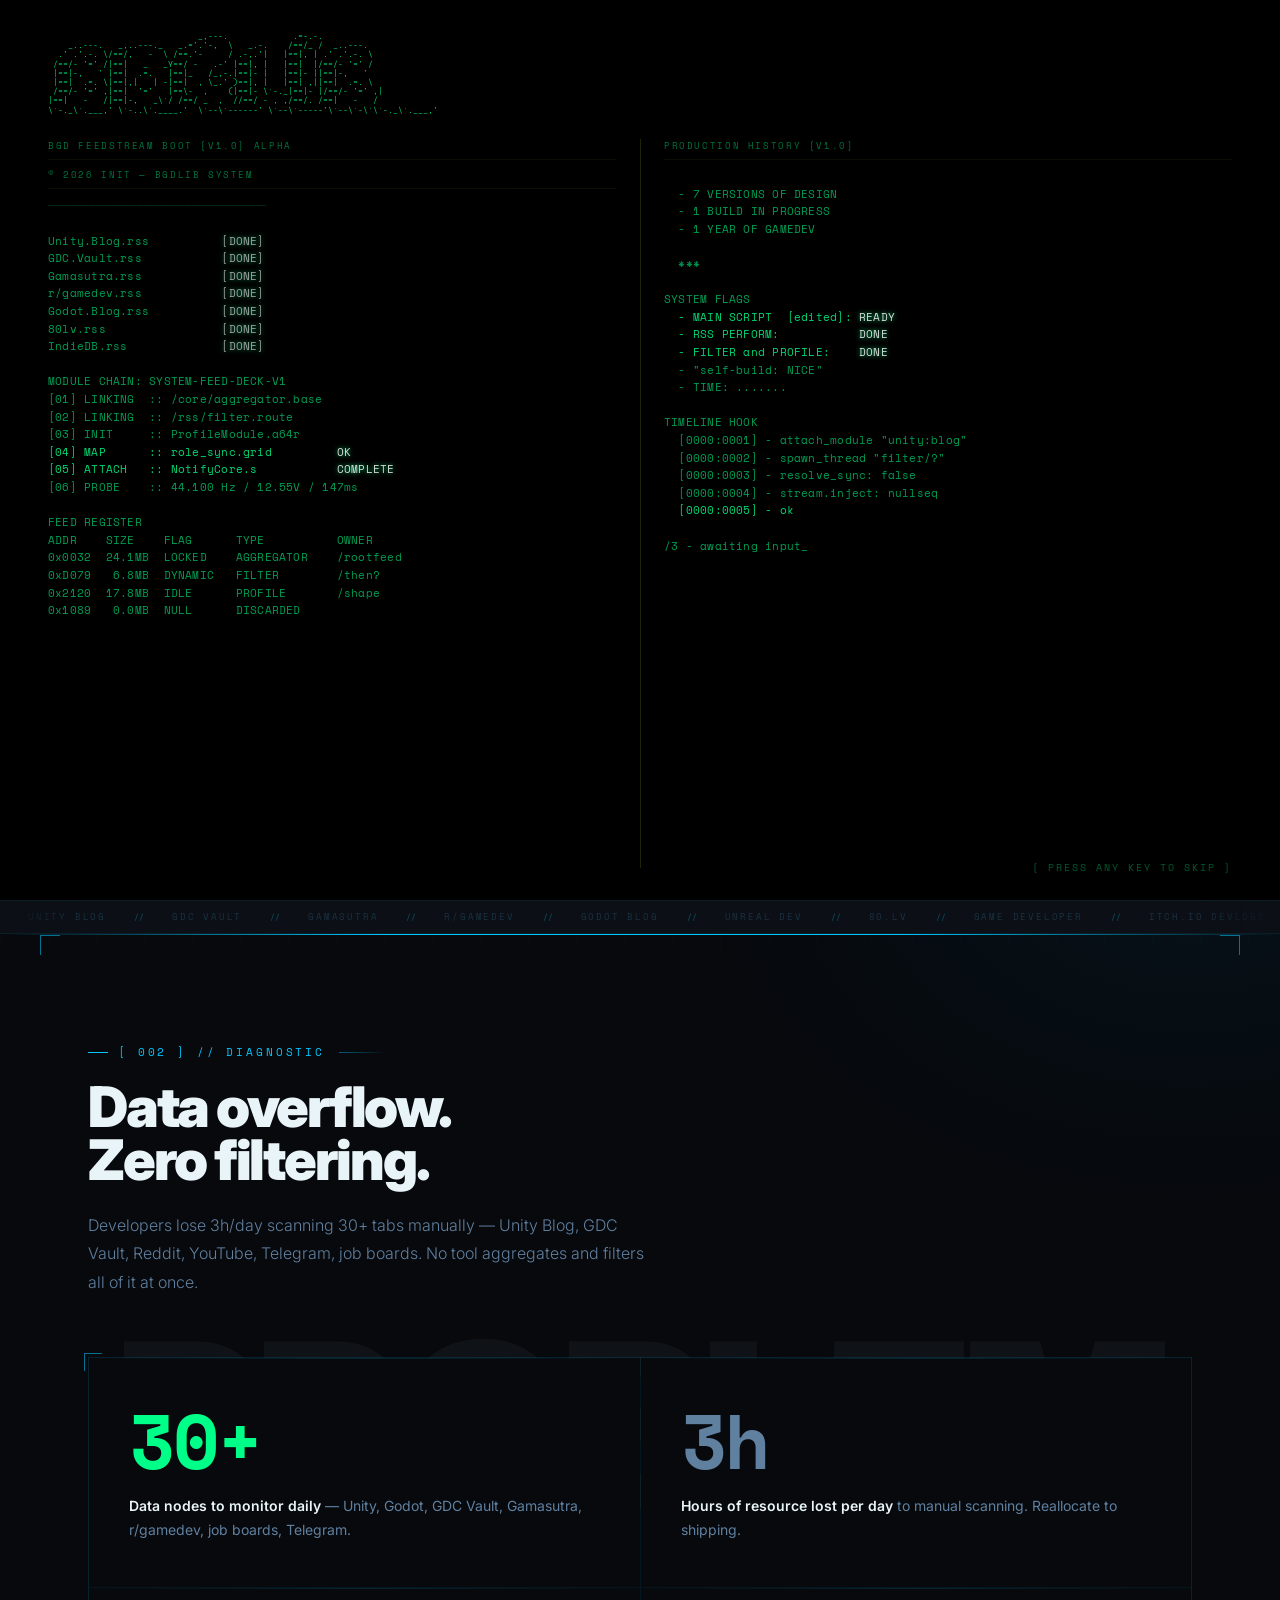
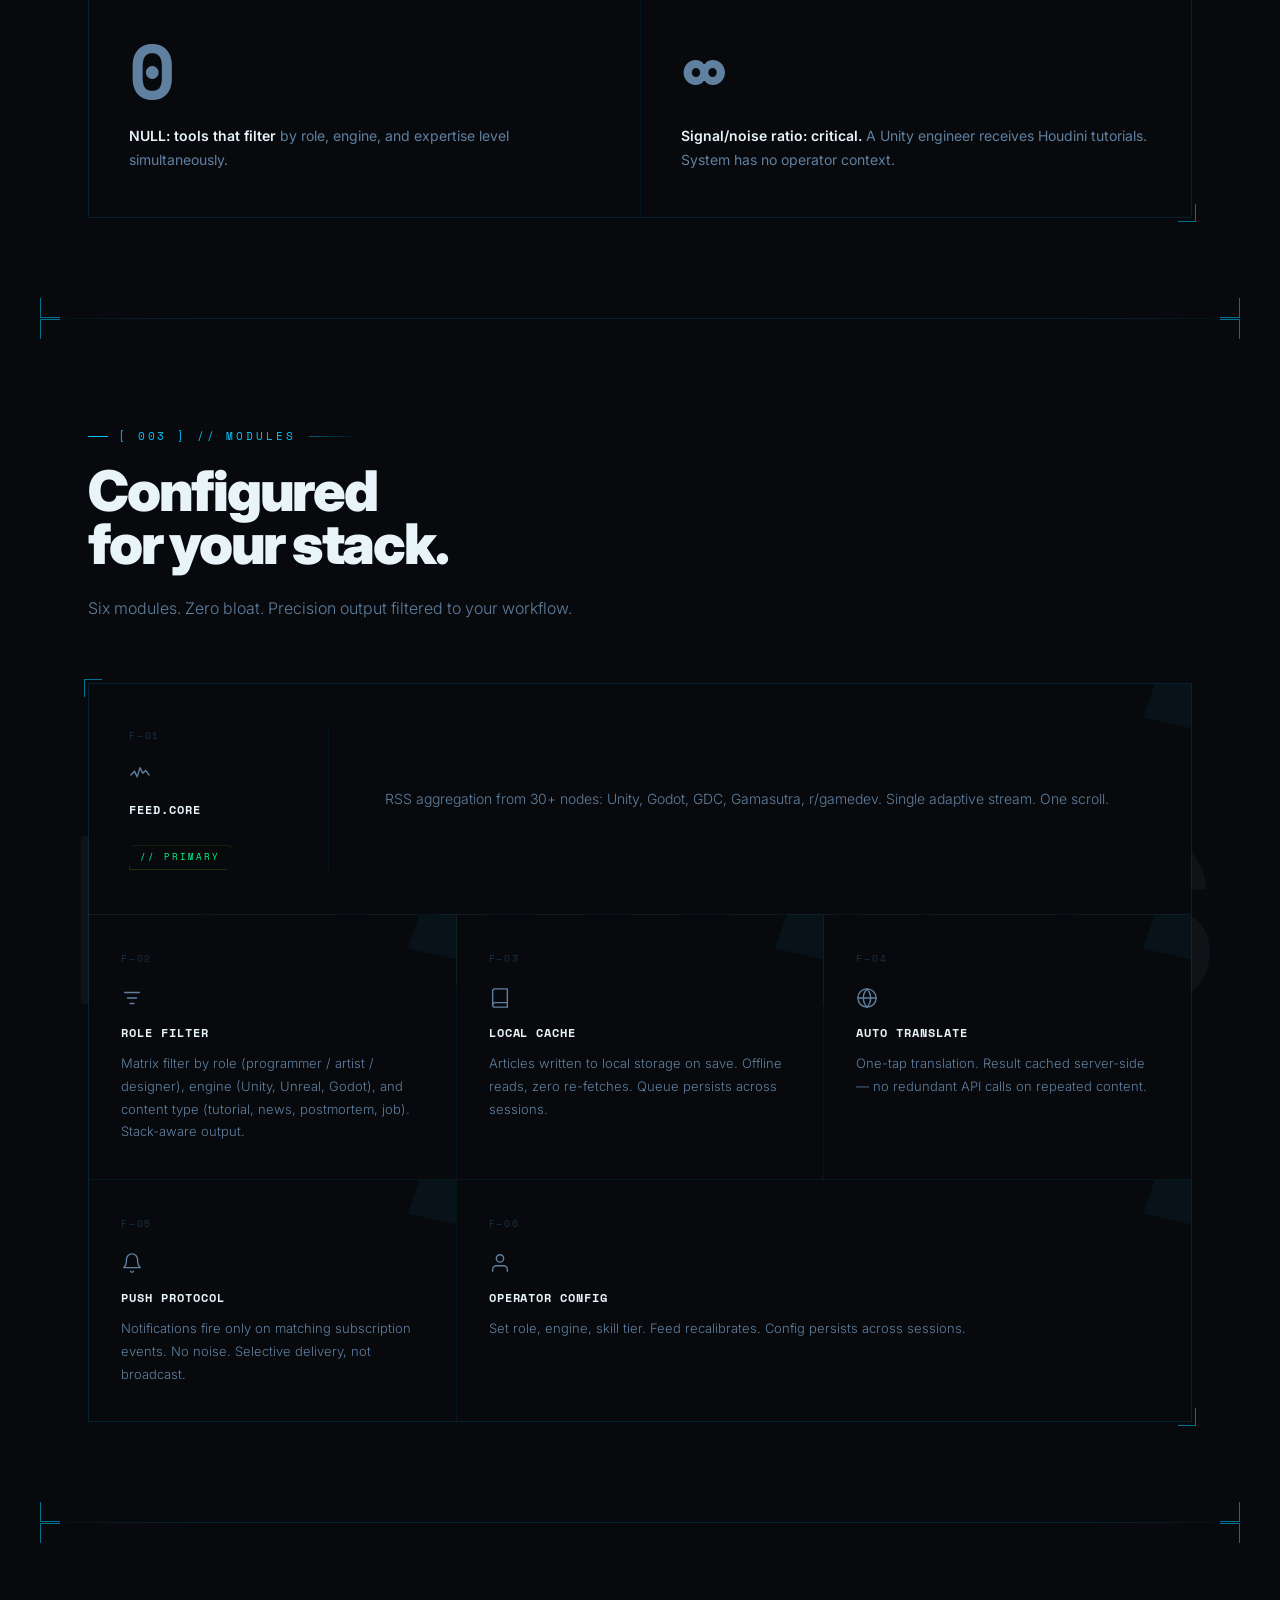
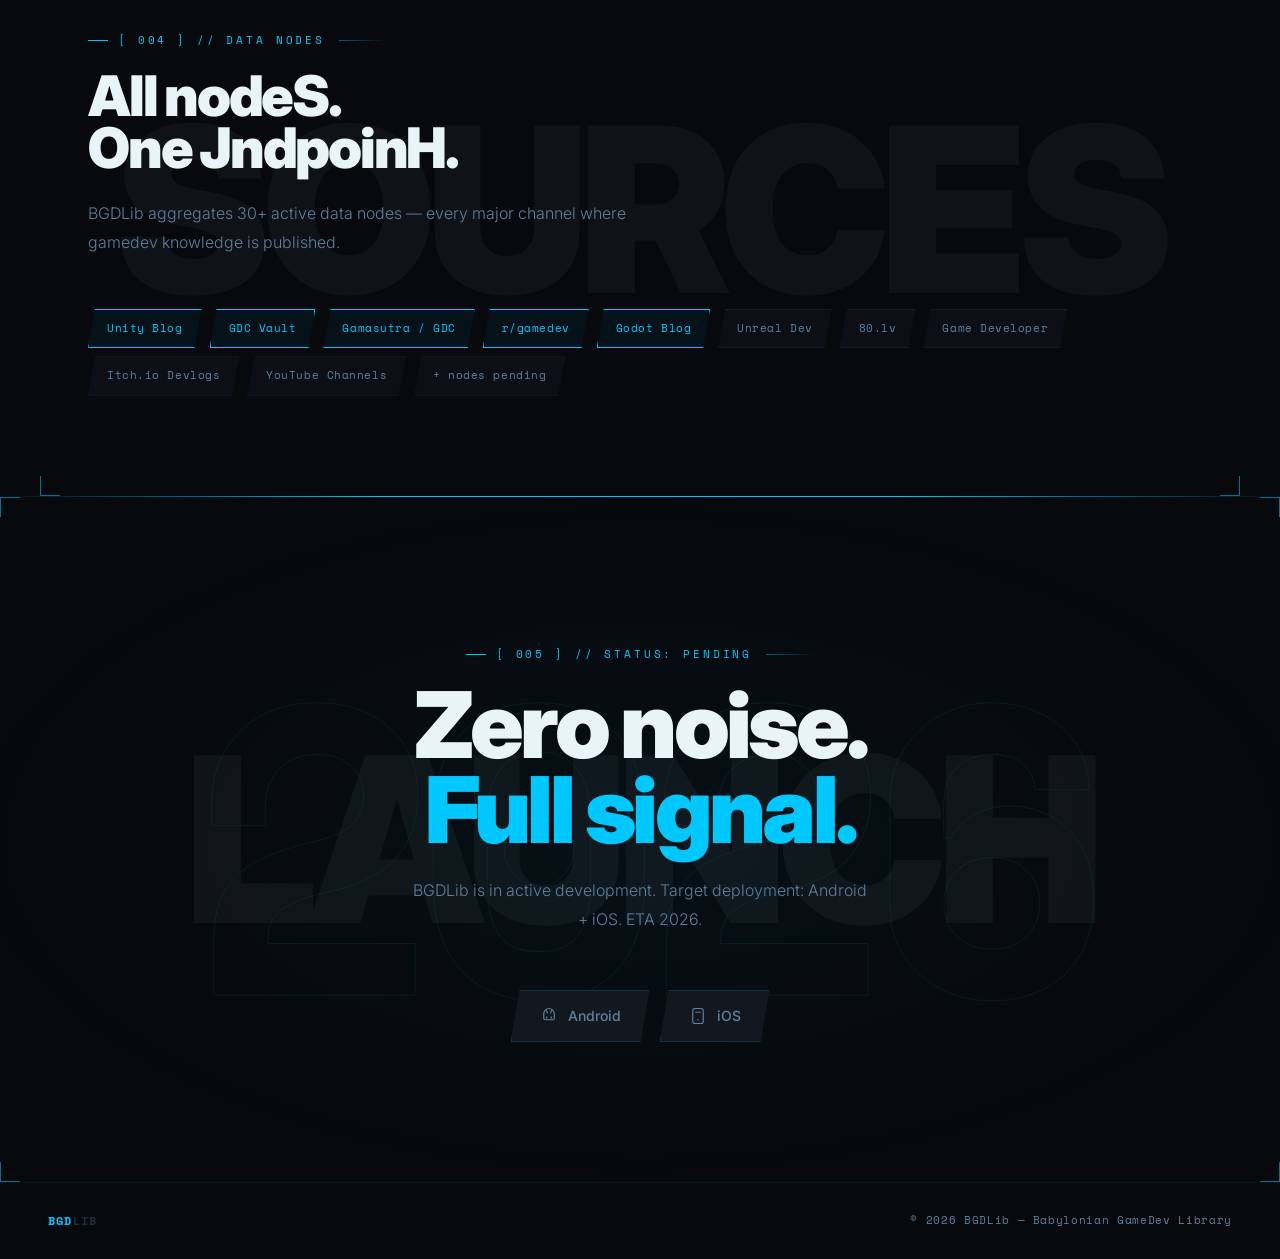
==== commit e639c983: "upload" ====
--- a/index.html
+++ b/index.html
@@ -1,154 +1,255 @@
-<!doctype html>
-<html lang="ru">
+<!DOCTYPE html>
+<html lang="en">
 <head>
-  <meta charset="UTF-8" />
-  <meta name="viewport" content="width=device-width, initial-scale=1.0" />
-  <meta name="description" content="Babylonian GameDev Library — персонализированный агрегатор контента для специалистов игровой индустрии." />
-  <title>Babylonian GameDev Library — BGDLibrary</title>
-  <link rel="stylesheet" href="style.css" />
-  <link rel="stylesheet" href="i18n.js" />
+  <meta charset="UTF-8">
+  <meta name="viewport" content="width=device-width, initial-scale=1.0">
+  <title>BGDLib — Babylonian GameDev Library</title>
+  <link rel="preconnect" href="https://fonts.googleapis.com">
+  <link rel="preconnect" href="https://fonts.gstatic.com" crossorigin>
+  <link href="https://fonts.googleapis.com/css2?family=Inter:wght@300;400;600;700;900&family=Space+Mono:wght@400;700&display=swap" rel="stylesheet">
+  <link rel="stylesheet" href="styles.css">
 </head>
 <body>
-  <a class="skip" href="#content">Перейти к контенту</a>
-
-  <header class="topbar">
-    <div class="wrap topbar__inner">
-      <a class="brand" href="./index.html">
-        <div class="brand__mark" aria-hidden="true">BGD</div>
-        <div class="brand__text">
-          <div class="brand__title">Babylonian GameDev Library</div>
-          <div class="brand__subtitle muted">bgdlibrary · v0.1</div>
-        </div>
-      </a>
-      <div style="display:flex;gap:6px;align-items:center;">
-        <button class="theme-toggle" id="theme-btn" aria-label="Переключить тему" title="Тема">☀</button>
-      </div>
-    </div>
-  </header>
-
-  <main id="content">
-    <section class="hero">
-      <div class="wrap">
-        <div class="hero__eyebrow">Babylonian GameDev Library</div>
-        <h1 class="hero__title" data-i18n-html="hero_title">
-          Весь геймдев<br>в одной <em>ленте</em>
-        </h1>
-        <p class="hero__lead" data-i18n="hero_lead">
-          Туториалы, новости движков, вакансии и постмортемы — агрегированы, отфильтрованы под твой стек и доступны офлайн. Никаких лишних вкладок.
-        </p>
-        <div class="kpi">
-          <div class="kpi__item">
-            <div class="kpi__value">5+</div>
-            <div class="kpi__label" data-i18n="kpi_sources">источников</div>
-          </div>
-          <div class="kpi__item">
-            <div class="kpi__value">4</div>
-            <div class="kpi__label" data-i18n="kpi_categories">категории</div>
-          </div>
-          <div class="kpi__item">
-            <div class="kpi__value">−50%</div>
-            <div class="kpi__label" data-i18n="kpi_time">времени на поиск</div>
-          </div>
-        </div>
-      </div>
-    </section>
-
-    <section class="section">
-      <div class="wrap">
-        <div class="section__label" data-i18n="s1_label">Зачем это нужно</div>
-        <h2 class="section__title" data-i18n="s1_title">Одна лента вместо десяти вкладок</h2>
-        <p class="section__desc" data-i18n="s1_desc">
-          Геймдев-разработчик тратит до 3 часов в день на ручной мониторинг Unity Blog, GDC Vault, Reddit, Telegram-каналов и job-бордов. BGDLibrary решает это одним персонализированным фидом.
-        </p>
-        <div class="grid">
-          <div class="card">
-            <div class="card__accent"></div>
-            <div class="card__title" data-i18n="s1_c1_title">Без шума</div>
-            <div class="card__text" data-i18n="s1_c1_text">Заголовок, источник, теги — без маркетинговых баннеров и кликбейта. Только то, что реально полезно.</div>
-          </div>
-          <div class="card">
-            <div class="card__accent"></div>
-            <div class="card__title" data-i18n="s1_c2_title">Под твой стек</div>
-            <div class="card__text" data-i18n="s1_c2_text">Фильтры по роли, движку и типу материала. Учишь Godot — видишь Godot. Ищешь работу — видишь вакансии.</div>
-          </div>
-          <div class="card">
-            <div class="card__accent"></div>
-            <div class="card__title" data-i18n="s1_c3_title">Офлайн-доступ</div>
-            <div class="card__text" data-i18n="s1_c3_text">Сохраняй материалы и читай без интернета. В метро, между парами, в дороге.</div>
-          </div>
-        </div>
-      </div>
-    </section>
-
-    <section class="section">
-      <div class="wrap">
-        <div class="section__label" data-i18n="s2_label">Целевая аудитория</div>
-        <h2 class="section__title" data-i18n="s2_title">Сделано для людей в геймдеве</h2>
-        <div class="grid">
-          <div class="card">
-            <div class="card__accent"></div>
-            <div class="card__title" data-i18n="s2_c1_title">Студенты</div>
-            <div class="card__text" data-i18n="s2_c1_text">Изучаешь разработку игр — фид настроен под твой движок и уровень. Туториалы и постмортемы вместо хаоса в закладках.</div>
-          </div>
-          <div class="card">
-            <div class="card__accent"></div>
-            <div class="card__title" data-i18n="s2_c2_title">Инди-разработчики</div>
-            <div class="card__text" data-i18n="s2_c2_text">Соло или маленькая команда. Следишь за обновлениями движка, ищешь инструменты и смотришь вакансии — всё в одном месте.</div>
-          </div>
-          <div class="card">
-            <div class="card__accent"></div>
-            <div class="card__title" data-i18n="s2_c3_title">Специалисты индустрии</div>
-            <div class="card__text" data-i18n="s2_c3_text">Программисты, геймдизайнеры, технические художники. Актуальный контент по профессии без информационного перегруза.</div>
-          </div>
-        </div>
-      </div>
-    </section>
-
-    <section class="section">
-      <div class="wrap">
-        <div class="section__label" data-i18n="s3_label">Текущий статус</div>
-        <h2 class="section__title" data-i18n="s3_title">В активной разработке</h2>
-        <p class="section__desc" data-i18n="s3_desc">
-          BGDLibrary — учебный проект, который растёт в реальный продукт. Android-приложение на Kotlin + Jetpack Compose, веб-лендинг, C# backend с RSS-агрегацией.
-        </p>
-        <div class="grid">
-          <div class="card">
-            <div class="card__accent"></div>
-            <div class="card__title" data-i18n="s3_c1_title">Android-приложение</div>
-            <div class="card__text" data-i18n="s3_c1_text">Kotlin + Jetpack Compose. Лента, фильтры, офлайн-избранное, авторизация. Статус: в разработке</div>
-          </div>
-          <div class="card">
-            <div class="card__accent"></div>
-            <div class="card__title" data-i18n="s3_c2_title">Веб-версия</div>
-            <div class="card__text" data-i18n="s3_c2_text">Лендинг и веб-лента на базе того же API. Статус: в разработке</div>
-          </div>
-        </div>
-      </div>
-    </section>
-
-    <footer class="footer">
-      <div class="wrap" style="width:100%; display:flex; flex-wrap:wrap; align-items:center; gap:10px;">
-        <span class="footer__brand">BGD<span class="footer__accent">L</span>ibrary</span>
-        <span class="dot">·</span>
-        <span data-i18n="footer_status">Проект в разработке</span>
-        <span class="dot">·</span>
-        <span>2026</span>
-      </div>
-    </footer>
-  </main>
-
-  <script>
-    const btn = document.getElementById('theme-btn');
-    const html = document.documentElement;
-    const stored = localStorage.getItem('bgd-theme');
-    if (stored) { html.dataset.theme = stored; btn.textContent = stored === 'dark' ? '☀' : '☾'; }
-    btn.addEventListener('click', () => {
-      const next = html.dataset.theme === 'dark' ? 'light' : 'dark';
-      html.dataset.theme = next;
-      localStorage.setItem('bgd-theme', next);
-      btn.textContent = next === 'dark' ? '☀' : '☾';
-    });
-  </script>
-  <script src="./src/scripts/i18n.js"></script>
+
+  <!-- AMBIENT LAYERS -->
+  <div class="bg-orb" aria-hidden="true"></div>
+  <div class="bg-scan" aria-hidden="true"></div>
+  <div class="bg-grain" aria-hidden="true"></div>
+  <div class="progress-bar" id="pb"></div>
+  <div class="palette-tag" id="palTag" aria-hidden="true"></div>
+
+  <!-- BOOT OVERLAY -->
+  <div id="boot-overlay" role="status" aria-label="System initializing">
+    <pre id="boot-logo" aria-hidden="true"></pre>
+    <div id="boot-body">
+      <div id="boot-left"></div>
+      <div id="boot-right"></div>
+    </div>
+    <div id="boot-skip" aria-hidden="true">[ PRESS ANY KEY TO SKIP ]</div>
+  </div>
+
+  <!-- NAV -->
+  <nav>
+    <a class="nav-logo" href="#" aria-label="BGDLib — Babylonian GameDev Library"><span class="acc">BGD</span>Lib</a>
+    <div class="nav-status" aria-hidden="true">IN DEV</div>
+    <div class="lang-toggle" role="group" aria-label="Language / Язык">
+      <button class="lang-btn active" data-lang="en" aria-pressed="true">EN</button>
+      <button class="lang-btn" data-lang="ru" aria-pressed="false">RU</button>
+    </div>
+  </nav>
+
+  <!-- HERO -->
+  <section class="hero" id="top">
+    <span class="c-tl" aria-hidden="true"></span>
+    <span class="c-tr" aria-hidden="true"></span>
+    <span class="c-bl" aria-hidden="true"></span>
+    <span class="c-br" aria-hidden="true"></span>
+    <span class="ghost-label" aria-hidden="true">FEED</span>
+    <div class="hero-blue" aria-hidden="true"></div>
+    <div class="hero-shape s1" aria-hidden="true"></div>
+    <div class="hero-shape s2" aria-hidden="true"></div>
+    <div class="hero-shape s3" aria-hidden="true"></div>
+    <div class="hero-inner">
+      <pre id="ascii-logo" aria-label="BGDLib ASCII art logo"></pre>
+      <p class="hero-eyebrow" data-t="hero.eyebrow">SYS_001 // BGDLIB.FEED</p>
+      <div class="hero-title-wrap">
+        <h1 class="hero-title" data-t="hero.title">One feed.<br><em>All gamedev.</em></h1>
+        <div class="hero-title-clone" aria-hidden="true">One feed.<br><em>All gamedev.</em></div>
+      </div>
+      <div class="hero-rule" aria-hidden="true"></div>
+      <p class="hero-sub" data-t="hero.sub">30+ sources. One adaptive feed. Filtered by role, engine and expertise level. Signal, not noise.</p>
+      <a class="btn-primary" href="#cta" data-t="hero.cta">Notify on launch →</a>
+      <div class="hero-tagline" aria-hidden="true">
+        <span>30+ Sources</span>
+        <span class="ht-sep">//</span>
+        <span>Android + iOS</span>
+        <span class="ht-sep">//</span>
+        <span>In Dev</span>
+      </div>
+    </div>
+    <div class="hero-scroll" data-t="hero.scroll">Scroll</div>
+    <div class="hud-data" aria-hidden="true">
+      <span>SYS_FEED_v0.9</span>
+      <span>PLATFORM: ANDROID / IOS</span>
+      <span>STATUS: IN DEVELOPMENT</span>
+    </div>
+  </section>
+
+  <!-- SOURCE TICKER -->
+  <div class="ticker-wrap" aria-hidden="true">
+    <div class="ticker">
+      <span class="t-item">Unity Blog</span><span class="t-sep">//</span>
+      <span class="t-item">GDC Vault</span><span class="t-sep">//</span>
+      <span class="t-item">Gamasutra</span><span class="t-sep">//</span>
+      <span class="t-item">r/gamedev</span><span class="t-sep">//</span>
+      <span class="t-item">Godot Blog</span><span class="t-sep">//</span>
+      <span class="t-item">Unreal Dev</span><span class="t-sep">//</span>
+      <span class="t-item">80.lv</span><span class="t-sep">//</span>
+      <span class="t-item">Game Developer</span><span class="t-sep">//</span>
+      <span class="t-item">Itch.io Devlogs</span><span class="t-sep">//</span>
+      <span class="t-item">YouTube Channels</span><span class="t-sep">//</span>
+      <span class="t-item">Unity Blog</span><span class="t-sep">//</span>
+      <span class="t-item">GDC Vault</span><span class="t-sep">//</span>
+      <span class="t-item">Gamasutra</span><span class="t-sep">//</span>
+      <span class="t-item">r/gamedev</span><span class="t-sep">//</span>
+      <span class="t-item">Godot Blog</span><span class="t-sep">//</span>
+      <span class="t-item">Unreal Dev</span><span class="t-sep">//</span>
+      <span class="t-item">80.lv</span><span class="t-sep">//</span>
+      <span class="t-item">Game Developer</span><span class="t-sep">//</span>
+      <span class="t-item">Itch.io Devlogs</span><span class="t-sep">//</span>
+      <span class="t-item">YouTube Channels</span><span class="t-sep">//</span>
+    </div>
+  </div>
+
+  <div class="div-accent"></div>
+
+  <!-- PROBLEM -->
+  <section class="section reveal" id="problem">
+    <span class="c-tl" aria-hidden="true"></span>
+    <span class="c-tr" aria-hidden="true"></span>
+    <span class="c-bl" aria-hidden="true"></span>
+    <span class="c-br" aria-hidden="true"></span>
+    <span class="ghost-label" aria-hidden="true">PROBLEM</span>
+    <span class="s-label" data-t="problem.label">[ 002 ] // DIAGNOSTIC</span>
+    <h2 class="s-title" data-t="problem.title">Data overflow.<br>Zero filtering.</h2>
+    <p class="s-body" data-t="problem.body">Developers lose 3h/day scanning 30+ tabs manually — Unity Blog, GDC Vault, Reddit, YouTube, Telegram, job boards. No tool aggregates and filters all of it at once.</p>
+    <div class="problem-grid">
+      <div class="prob-cell reveal">
+        <div class="p-num lime" data-raw="30" data-suffix="+">30+</div>
+        <p class="p-text" data-t="problem.stat1"><strong>Data nodes to monitor daily</strong> — Unity, Godot, GDC Vault, Gamasutra, r/gamedev, job boards, Telegram.</p>
+      </div>
+      <div class="prob-cell reveal">
+        <div class="p-num" data-raw="3" data-suffix="h">3h</div>
+        <p class="p-text" data-t="problem.stat2"><strong>Hours of resource lost per day</strong> to manual scanning. Reallocate to shipping.</p>
+      </div>
+      <div class="prob-cell reveal">
+        <div class="p-num" data-raw="0" data-suffix="">0</div>
+        <p class="p-text" data-t="problem.stat3"><strong>NULL: tools that filter</strong> by role, engine, and expertise level simultaneously.</p>
+      </div>
+      <div class="prob-cell reveal">
+        <div class="p-num" data-raw="inf">∞</div>
+        <p class="p-text" data-t="problem.stat4"><strong>Signal/noise ratio: critical.</strong> A Unity engineer receives Houdini tutorials. System has no operator context.</p>
+      </div>
+    </div>
+  </section>
+
+  <div class="div-faint"></div>
+
+  <!-- FEATURES -->
+  <section class="section reveal" id="features">
+    <span class="c-tl" aria-hidden="true"></span>
+    <span class="c-tr" aria-hidden="true"></span>
+    <span class="c-bl" aria-hidden="true"></span>
+    <span class="c-br" aria-hidden="true"></span>
+    <span class="ghost-label" aria-hidden="true">FEATURES</span>
+    <span class="s-label" data-t="features.label">[ 003 ] // MODULES</span>
+    <h2 class="s-title" data-t="features.title">Configured<br>for your stack.</h2>
+    <p class="s-body" data-t="features.body">Six modules. Zero bloat. Precision output filtered to your workflow.</p>
+    <div class="feat-grid">
+      <article class="feat-card primary reveal">
+        <div class="f-primary-left">
+          <span class="f-seq">F–01</span>
+          <svg class="f-icon" viewBox="0 0 24 24" fill="none" stroke="currentColor" stroke-width="1.5" stroke-linecap="round" stroke-linejoin="round" aria-hidden="true"><polyline points="2 12 6 8 9 14 12 4 15 10 18 7 22 12"/></svg>
+          <div class="f-name" data-t="feat1.title">FEED.CORE</div>
+          <span class="f-badge" data-t="feat1.badge">// PRIMARY</span>
+        </div>
+        <div class="f-primary-right">
+          <p class="f-desc" data-t="feat1.desc">RSS aggregation from 30+ nodes: Unity, Godot, GDC, Gamasutra, r/gamedev. Single adaptive stream. One scroll.</p>
+        </div>
+      </article>
+      <article class="feat-card reveal">
+        <span class="f-seq">F–02</span>
+        <svg class="f-icon" viewBox="0 0 24 24" fill="none" stroke="currentColor" stroke-width="1.5" stroke-linecap="round" aria-hidden="true"><line x1="4" y1="6" x2="20" y2="6"/><line x1="7" y1="12" x2="17" y2="12"/><line x1="10" y1="18" x2="14" y2="18"/></svg>
+        <div class="f-name" data-t="feat2.title">ROLE FILTER</div>
+        <p class="f-desc" data-t="feat2.desc">Matrix filter by role (programmer / artist / designer), engine (Unity, Unreal, Godot), and content type (tutorial, news, postmortem, job). Stack-aware output.</p>
+      </article>
+      <article class="feat-card reveal">
+        <span class="f-seq">F–03</span>
+        <svg class="f-icon" viewBox="0 0 24 24" fill="none" stroke="currentColor" stroke-width="1.5" stroke-linecap="round" stroke-linejoin="round" aria-hidden="true"><path d="M4 19.5A2.5 2.5 0 0 1 6.5 17H20"/><path d="M6.5 2H20v20H6.5A2.5 2.5 0 0 1 4 19.5v-15A2.5 2.5 0 0 1 6.5 2z"/></svg>
+        <div class="f-name" data-t="feat3.title">LOCAL CACHE</div>
+        <p class="f-desc" data-t="feat3.desc">Articles written to local storage on save. Offline reads, zero re-fetches. Queue persists across sessions.</p>
+      </article>
+      <article class="feat-card reveal">
+        <span class="f-seq">F–04</span>
+        <svg class="f-icon" viewBox="0 0 24 24" fill="none" stroke="currentColor" stroke-width="1.5" stroke-linecap="round" stroke-linejoin="round" aria-hidden="true"><circle cx="12" cy="12" r="10"/><line x1="2" y1="12" x2="22" y2="12"/><path d="M12 2a15.3 15.3 0 0 1 4 10 15.3 15.3 0 0 1-4 10 15.3 15.3 0 0 1-4-10 15.3 15.3 0 0 1 4-10z"/></svg>
+        <div class="f-name" data-t="feat4.title">AUTO TRANSLATE</div>
+        <p class="f-desc" data-t="feat4.desc">One-tap translation. Result cached server-side — no redundant API calls on repeated content.</p>
+      </article>
+      <article class="feat-card reveal">
+        <span class="f-seq">F–05</span>
+        <svg class="f-icon" viewBox="0 0 24 24" fill="none" stroke="currentColor" stroke-width="1.5" stroke-linecap="round" stroke-linejoin="round" aria-hidden="true"><path d="M18 8A6 6 0 0 0 6 8c0 7-3 9-3 9h18s-3-2-3-9"/><path d="M13.73 21a2 2 0 0 1-3.46 0"/></svg>
+        <div class="f-name" data-t="feat5.title">PUSH PROTOCOL</div>
+        <p class="f-desc" data-t="feat5.desc">Notifications fire only on matching subscription events. No noise. Selective delivery, not broadcast.</p>
+      </article>
+      <article class="feat-card last-wide reveal">
+        <span class="f-seq">F–06</span>
+        <svg class="f-icon" viewBox="0 0 24 24" fill="none" stroke="currentColor" stroke-width="1.5" stroke-linecap="round" stroke-linejoin="round" aria-hidden="true"><path d="M20 21v-2a4 4 0 0 0-4-4H8a4 4 0 0 0-4 4v2"/><circle cx="12" cy="7" r="4"/></svg>
+        <div class="f-name" data-t="feat6.title">OPERATOR CONFIG</div>
+        <p class="f-desc" data-t="feat6.desc">Set role, engine, skill tier. Feed recalibrates. Config persists across sessions.</p>
+      </article>
+    </div>
+  </section>
+
+  <div class="div-faint"></div>
+
+  <!-- SOURCES -->
+  <section class="section reveal" id="sources">
+    <span class="c-tl" aria-hidden="true"></span>
+    <span class="c-tr" aria-hidden="true"></span>
+    <span class="c-bl" aria-hidden="true"></span>
+    <span class="c-br" aria-hidden="true"></span>
+    <span class="ghost-label" aria-hidden="true">SOURCES</span>
+    <span class="s-label" data-t="sources.label">[ 004 ] // DATA NODES</span>
+    <h2 class="s-title" data-t="sources.title">All nodes.<br>One endpoint.</h2>
+    <p class="s-body" data-t="sources.body">BGDLib aggregates 30+ active data nodes — every major channel where gamedev knowledge is published.</p>
+    <div class="src-cloud" id="srcCloud" role="list">
+      <div class="src-tag hi" role="listitem">Unity Blog</div>
+      <div class="src-tag hi" role="listitem">GDC Vault</div>
+      <div class="src-tag hi" role="listitem">Gamasutra / GDC</div>
+      <div class="src-tag hi" role="listitem">r/gamedev</div>
+      <div class="src-tag hi" role="listitem">Godot Blog</div>
+      <div class="src-tag" role="listitem">Unreal Dev</div>
+      <div class="src-tag" role="listitem">80.lv</div>
+      <div class="src-tag" role="listitem">Game Developer</div>
+      <div class="src-tag" role="listitem">Itch.io Devlogs</div>
+      <div class="src-tag" role="listitem">YouTube Channels</div>
+      <div class="src-tag" role="listitem" data-t="sources.more">+ nodes pending</div>
+    </div>
+  </section>
+
+  <div class="div-accent"></div>
+
+  <!-- CTA -->
+  <div class="cta-section reveal" id="cta">
+    <span class="c-tl" aria-hidden="true"></span>
+    <span class="c-tr" aria-hidden="true"></span>
+    <span class="c-bl" aria-hidden="true"></span>
+    <span class="c-br" aria-hidden="true"></span>
+    <span class="ghost-label" aria-hidden="true">LAUNCH</span>
+    <div class="cta-ghost" aria-hidden="true">2026</div>
+    <div class="cta-inner">
+      <span class="s-label" data-t="cta.label">[ 005 ] // STATUS: PENDING</span>
+      <h2 class="cta-title" data-t="cta.title">Zero noise.<br><em>Full signal.</em></h2>
+      <p class="cta-sub" data-t="cta.sub">BGDLib is in active development. Target deployment: Android + iOS. ETA 2026.</p>
+      <div class="platforms">
+        <div class="plat">
+          <svg width="18" height="18" viewBox="0 0 24 24" fill="none" stroke="currentColor" stroke-width="1.5" stroke-linecap="round" stroke-linejoin="round" aria-hidden="true"><path d="M5 9a7 7 0 0 1 14 0v6a2 2 0 0 1-2 2H7a2 2 0 0 1-2-2z"/><path d="M8 4 10 8M16 4 14 8"/><line x1="9" y1="13" x2="9" y2="15"/><line x1="15" y1="13" x2="15" y2="15"/></svg>
+          <span data-t="cta.android">Android</span>
+        </div>
+        <div class="plat">
+          <svg width="18" height="18" viewBox="0 0 24 24" fill="none" stroke="currentColor" stroke-width="1.5" stroke-linecap="round" stroke-linejoin="round" aria-hidden="true"><rect x="5" y="2" width="14" height="20" rx="3"/><line x1="9" y1="7" x2="15" y2="7"/><circle cx="12" cy="17" r="1" fill="currentColor" stroke="none"/></svg>
+          <span data-t="cta.ios">iOS</span>
+        </div>
+      </div>
+    </div>
+  </div>
+
+  <!-- FOOTER -->
+  <footer>
+    <div class="foot-logo"><span class="acc">BGD</span>Lib</div>
+    <div class="foot-copy" data-t="footer.copy">© 2026 Babylonian GameDev Library</div>
+  </footer>
+
+  <script src="script.js"></script>
 </body>
 </html>
--- a/styles.css
+++ b/styles.css
@@ -0,0 +1,1122 @@
+/* ═══════════════════════════════════════════════════
+   BGDLib — styles.css
+   Graphic Realism: Marathon 2026 + Mirror's Edge
+   ═══════════════════════════════════════════════════ */
+
+/* ── VARIABLES ── */
+:root {
+  --bg:           #090909;
+  --bg2:          #0f0f0f;
+  --bg3:          #161618;
+  --accent:       #ea027e;
+  --accent2:      #ff2d9b;
+  --lime:         #c0fc04;
+  --text:         #f5f5f0;
+  --text2:        #888880;
+  --text3:        #333330;
+  --border:       rgba(255,255,255,0.06);
+  --border2:      rgba(255,255,255,0.12);
+  --sans:         'Inter', sans-serif;
+  --mono:         'Space Mono', monospace;
+  --grid-color:   rgba(255,255,255,0.025);
+  --scan-opacity: 0.22;
+  --nav-bg:       rgba(9,9,9,0.84);
+  --hero-glow:    rgba(234,2,126,0.05);
+  --cta-glow:     rgba(234,2,126,0.05);
+  --ghost-stroke: rgba(234,2,126,0.07);
+  --accent-bg:    rgba(234,2,126,0.05);
+}
+
+/* ── RESET ── */
+*, *::before, *::after { margin: 0; padding: 0; box-sizing: border-box; }
+html { scroll-behavior: smooth; }
+body {
+  background: var(--bg);
+  color: var(--text);
+  font-family: var(--sans);
+  overflow-x: hidden;
+  line-height: 1.6;
+}
+
+/* ── GRID BACKGROUND ── */
+body::before {
+  content: '';
+  position: fixed;
+  inset: -48px;
+  background-image:
+    linear-gradient(var(--grid-color) 1px, transparent 1px),
+    linear-gradient(90deg, var(--grid-color) 1px, transparent 1px);
+  background-size: 48px 48px;
+  pointer-events: none;
+  z-index: 0;
+  animation: grid-drift 40s linear infinite;
+  will-change: transform;
+}
+
+/* ── SCANLINES ── */
+body::after {
+  content: '';
+  position: fixed;
+  inset: 0;
+  background: repeating-linear-gradient(
+    0deg, transparent, transparent 2px,
+    rgba(0,0,0,0.18) 2px, rgba(0,0,0,0.18) 4px
+  );
+  opacity: var(--scan-opacity);
+  pointer-events: none;
+  z-index: 0;
+}
+
+/* ── AMBIENT ── */
+.bg-orb {
+  position: fixed;
+  width: 1100px; height: 800px;
+  top: 50%; left: 50%;
+  border-radius: 50%;
+  background: radial-gradient(ellipse, var(--accent-bg) 0%, transparent 65%);
+  pointer-events: none;
+  z-index: 0;
+  animation: orb-drift 55s ease-in-out infinite;
+  will-change: transform;
+}
+.bg-scan {
+  position: fixed;
+  top: 0; left: 0; right: 0;
+  height: 2px;
+  background: linear-gradient(90deg, transparent 0%, var(--accent) 25%, var(--accent) 75%, transparent 100%);
+  opacity: 0;
+  pointer-events: none;
+  z-index: 1;
+  animation: page-scan 16s linear infinite 3s;
+  will-change: transform, opacity;
+}
+.bg-scan::after {
+  content: '';
+  position: absolute;
+  top: -50px; left: 0; right: 0;
+  height: 100px;
+  background: linear-gradient(180deg, transparent, var(--accent-bg) 50%, transparent);
+}
+.bg-grain {
+  position: fixed;
+  inset: 0;
+  pointer-events: none;
+  z-index: 5;
+  opacity: 0.038;
+  background-image: url("data:image/svg+xml,%3Csvg xmlns='http://www.w3.org/2000/svg' width='200' height='200'%3E%3Cfilter id='n'%3E%3CfeTurbulence type='fractalNoise' baseFrequency='0.82' numOctaves='4' stitchTiles='stitch'/%3E%3C/filter%3E%3Crect width='200' height='200' filter='url(%23n)'/%3E%3C/svg%3E");
+  background-repeat: repeat;
+  background-size: 180px 180px;
+  animation: grain-shift 0.45s steps(6) infinite;
+}
+
+/* ── KEYFRAMES ── */
+@keyframes fadeUp {
+  from { opacity: 0; transform: translateY(20px); }
+  to   { opacity: 1; transform: translateY(0); }
+}
+@keyframes glitch {
+  0%,87%,100% { clip-path: none; transform: translate(0); }
+  88%  { clip-path: polygon(0 18%,100% 18%,100% 38%,0 38%); transform: translate(-4px,1px); }
+  90%  { clip-path: polygon(0 62%,100% 62%,100% 78%,0 78%); transform: translate(4px,-1px); }
+  92%  { clip-path: polygon(0 44%,100% 44%,100% 54%,0 54%); transform: translate(-2px,0); }
+  94%  { clip-path: none; transform: translate(0); }
+}
+@keyframes glitch-clone {
+  0%,87%,100% { opacity: 0; }
+  88% { opacity:1; clip-path: polygon(0 18%,100% 18%,100% 38%,0 38%); transform: translate(5px,-2px); color: var(--accent); }
+  90% { opacity:1; clip-path: polygon(0 50%,100% 50%,100% 68%,0 68%); transform: translate(-5px,2px); color: var(--lime); }
+  94% { opacity: 0; }
+}
+@keyframes glitch-logo {
+  0%,88%,100% { clip-path: none; transform: translate(0); opacity: 0.85; }
+  89% { clip-path: polygon(0 20%,100% 20%,100% 40%,0 40%); transform: translate(-3px,0); opacity: 1; }
+  91% { clip-path: polygon(0 55%,100% 55%,100% 72%,0 72%); transform: translate(3px,1px); opacity: 0.9; }
+  93% { clip-path: none; transform: translate(0); opacity: 0.85; }
+}
+@keyframes line-pulse {
+  0%,100% { opacity: 0.45; }
+  50%     { opacity: 1; }
+}
+@keyframes float-a {
+  0%,100% { transform: translateY(0) rotate(0deg); opacity: 0.45; }
+  33%     { transform: translateY(-18px) rotate(2deg); opacity: 0.75; }
+  66%     { transform: translateY(8px) rotate(-1deg); opacity: 0.35; }
+}
+@keyframes float-b {
+  0%,100% { transform: translateY(0) rotate(45deg) scale(1); opacity: 0.3; }
+  50%     { transform: translateY(-14px) rotate(48deg) scale(1.06); opacity: 0.55; }
+}
+@keyframes cursor-blink {
+  0%,100% { opacity: 1; }
+  50%     { opacity: 0; }
+}
+@keyframes pb-shimmer {
+  from { background-position: 200% 0; }
+  to   { background-position: -200% 0; }
+}
+@keyframes grid-drift {
+  from { transform: translate(0, 0); }
+  to   { transform: translate(48px, 48px); }
+}
+@keyframes page-scan {
+  0%   { transform: translateY(0); opacity: 0; }
+  5%   { opacity: 0.55; }
+  95%  { opacity: 0.55; }
+  100% { transform: translateY(100vh); opacity: 0; }
+}
+@keyframes orb-drift {
+  0%   { transform: translate(-110%, -55%); }
+  25%  { transform: translate(15%,  -35%); }
+  50%  { transform: translate(-15%,  45%); }
+  75%  { transform: translate(-85%,  15%); }
+  100% { transform: translate(-110%, -55%); }
+}
+@keyframes grain-shift {
+  0%   { background-position:   0px   0px; }
+  16%  { background-position: -44px -57px; }
+  33%  { background-position:  79px  32px; }
+  50%  { background-position: -22px  68px; }
+  66%  { background-position:  56px -39px; }
+  83%  { background-position: -68px  19px; }
+  100% { background-position:   0px   0px; }
+}
+@keyframes ticker-scroll {
+  from { transform: translateX(0); }
+  to   { transform: translateX(-50%); }
+}
+
+/* ── BOOT OVERLAY ── */
+#boot-overlay {
+  position: fixed;
+  inset: 0;
+  z-index: 9999;
+  background: #000;
+  display: flex;
+  flex-direction: column;
+  padding: 32px 48px;
+  font-family: var(--mono);
+  font-size: 11px;
+  line-height: 1.6;
+  color: var(--lime);
+  transition: opacity 0.4s linear;
+  overflow: hidden;
+}
+#boot-overlay.fading {
+  opacity: 0;
+  pointer-events: none;
+}
+#boot-logo {
+  color: var(--lime);
+  font-size: clamp(3px, 0.7vw, 8px);
+  line-height: 1.15;
+  font-family: var(--mono);
+  margin-bottom: 20px;
+  opacity: 0.85;
+  flex-shrink: 0;
+  animation: glitch-logo 4s infinite 1s;
+}
+#boot-body {
+  display: grid;
+  grid-template-columns: 1fr 1fr;
+  gap: 0 48px;
+  margin-top: 4px;
+  flex: 1;
+  overflow: hidden;
+  position: relative;
+}
+#boot-body::before {
+  content: '';
+  position: absolute;
+  left: 50%;
+  top: 0; bottom: 0;
+  width: 1px;
+  background: rgba(192,252,4,0.15);
+  pointer-events: none;
+}
+#boot-left,
+#boot-right {
+  overflow: hidden;
+  min-width: 0;
+}
+.boot-line {
+  white-space: pre;
+  opacity: 0.62;
+  font-size: 11px;
+  letter-spacing: 0.02em;
+}
+.boot-line.boot-head-line {
+  opacity: 0.45;
+  border-bottom: 1px solid rgba(192,252,4,0.12);
+  margin-bottom: 8px;
+  padding-bottom: 6px;
+  letter-spacing: 0.18em;
+  font-size: 9px;
+  text-transform: uppercase;
+}
+.boot-line.boot-sep-line {
+  opacity: 0.2;
+}
+.boot-line.boot-hi-line {
+  opacity: 0.85;
+}
+.boot-hi {
+  color: #fff;
+  text-shadow: 0 0 5px var(--lime);
+}
+#boot-skip {
+  position: absolute;
+  bottom: 24px;
+  right: 48px;
+  font-size: 10px;
+  letter-spacing: 0.2em;
+  opacity: 0.35;
+  animation: cursor-blink 1s step-end infinite;
+  pointer-events: none;
+}
+
+/* ── PROGRESS BAR ── */
+.progress-bar {
+  position: fixed;
+  top: 0; left: 0;
+  height: 2px;
+  width: 0%;
+  z-index: 300;
+  background: linear-gradient(90deg, var(--accent), var(--accent2), var(--lime), var(--accent));
+  background-size: 200% 100%;
+  animation: pb-shimmer 2.5s linear infinite;
+  transition: width 0.08s linear;
+}
+
+/* ── PALETTE TAG ── */
+.palette-tag {
+  position: fixed;
+  bottom: 20px; right: 20px;
+  font-family: var(--mono);
+  font-size: 9px;
+  letter-spacing: 0.22em;
+  text-transform: uppercase;
+  color: var(--text3);
+  z-index: 100;
+  pointer-events: none;
+  animation: fadeUp 0.3s both 1.2s, fade-out-tag 0.4s both 3.5s;
+}
+@keyframes fade-out-tag {
+  from { opacity: 1; }
+  to   { opacity: 0; }
+}
+
+/* ── CORNER BRACKETS ── */
+.c-tl, .c-tr, .c-bl, .c-br {
+  position: absolute;
+  width: 20px;
+  height: 20px;
+  border-color: var(--accent);
+  border-style: solid;
+  pointer-events: none;
+  z-index: 2;
+  opacity: 0.55;
+}
+.c-tl { top: 0; left: 0;   border-width: 1px 0 0 1px; }
+.c-tr { top: 0; right: 0;  border-width: 1px 1px 0 0; }
+.c-bl { bottom: 0; left: 0;  border-width: 0 0 1px 1px; }
+.c-br { bottom: 0; right: 0; border-width: 0 1px 1px 0; }
+/* hero corners use lime — the one lime statement per page */
+.hero .c-tl, .hero .c-tr, .hero .c-bl, .hero .c-br {
+  border-color: var(--lime);
+  opacity: 0.45;
+}
+
+/* ── GHOST LABELS ── */
+.ghost-label {
+  position: absolute;
+  font-size: 18vw;
+  font-weight: 900;
+  letter-spacing: -0.04em;
+  color: var(--text);
+  opacity: 0.04;
+  pointer-events: none;
+  user-select: none;
+  top: 50%;
+  left: 50%;
+  transform: translate(-50%, -50%);
+  white-space: nowrap;
+  font-family: var(--sans);
+  text-transform: uppercase;
+  z-index: 0;
+  line-height: 1;
+}
+
+/* ── REVEAL ── */
+.reveal {
+  opacity: 0;
+  transform: translateY(24px);
+  transition: opacity 0.4s cubic-bezier(0.16,1,0.3,1),
+              transform 0.4s cubic-bezier(0.16,1,0.3,1);
+}
+.reveal.in { opacity: 1; transform: translateY(0); }
+
+/* ── REDUCED MOTION ── */
+@media (prefers-reduced-motion: reduce) {
+  *, *::before, *::after {
+    animation-duration: 0.01ms !important;
+    transition-duration: 0.01ms !important;
+  }
+  .reveal, .src-tag { opacity: 1 !important; transform: none !important; }
+  .bg-scan, .bg-orb, .bg-grain { display: none !important; }
+  .ticker { animation: none !important; }
+  #boot-overlay { display: none !important; }
+}
+
+/* ── NAV ── */
+nav {
+  position: fixed;
+  top: 0; left: 0; right: 0;
+  z-index: 200;
+  height: 56px;
+  display: flex;
+  align-items: center;
+  justify-content: space-between;
+  padding: 0 48px;
+  background: var(--nav-bg);
+  backdrop-filter: blur(14px);
+  border-bottom: 1px solid var(--border);
+}
+.nav-logo {
+  font-family: var(--mono);
+  font-size: 13px;
+  font-weight: 700;
+  letter-spacing: 0.1em;
+  color: var(--text);
+  text-decoration: none;
+  text-transform: uppercase;
+}
+.nav-logo .acc { color: var(--accent); }
+.lang-toggle { display: flex; gap: 3px; }
+.lang-btn {
+  font-family: var(--mono);
+  font-size: 11px;
+  font-weight: 700;
+  letter-spacing: 0.14em;
+  text-transform: uppercase;
+  padding: 5px 13px;
+  border: 1px solid var(--border);
+  background: transparent;
+  color: var(--text3);
+  cursor: crosshair;
+  touch-action: manipulation;
+  clip-path: polygon(6px 0%,100% 0%,calc(100% - 6px) 100%,0% 100%);
+  transition: background 0.12s linear, color 0.12s linear, border-color 0.12s linear;
+}
+.lang-btn.active { background: var(--accent); color: #000; border-color: var(--accent); }
+.lang-btn:not(.active):hover { color: var(--text2); border-color: var(--border2); }
+.nav-status {
+  display: flex;
+  align-items: center;
+  gap: 6px;
+  font-family: var(--mono);
+  font-size: 9px;
+  letter-spacing: 0.18em;
+  color: var(--text3);
+  text-transform: uppercase;
+}
+.nav-status::before {
+  content: '';
+  width: 5px; height: 5px;
+  background: var(--lime);
+  border-radius: 50%;
+  animation: line-pulse 2.5s ease-in-out infinite;
+}
+
+/* ── DIVIDERS ── */
+.div-faint {
+  position: relative; z-index: 1;
+  height: 1px;
+  background: linear-gradient(90deg, transparent, var(--border2) 15%, var(--border2) 85%, transparent);
+}
+.div-accent {
+  position: relative; z-index: 1;
+  height: 1px;
+  background: linear-gradient(90deg, transparent, var(--accent) 30%, var(--accent) 70%, transparent);
+  animation: line-pulse 4s ease-in-out infinite;
+}
+
+/* ── TICKER ── */
+.ticker-wrap {
+  position: relative;
+  z-index: 1;
+  overflow: hidden;
+  border-top: 1px solid var(--border);
+  border-bottom: 1px solid var(--border);
+  height: 34px;
+  display: flex;
+  align-items: center;
+  background: var(--bg2);
+}
+.ticker-wrap::before,
+.ticker-wrap::after {
+  content: '';
+  position: absolute;
+  top: 0; bottom: 0;
+  width: 80px;
+  z-index: 2;
+  pointer-events: none;
+}
+.ticker-wrap::before { left: 0; background: linear-gradient(90deg, var(--bg2), transparent); }
+.ticker-wrap::after  { right: 0; background: linear-gradient(270deg, var(--bg2), transparent); }
+.ticker {
+  display: inline-flex;
+  align-items: center;
+  white-space: nowrap;
+  animation: ticker-scroll 36s linear infinite;
+  will-change: transform;
+}
+.t-item {
+  font-family: var(--mono);
+  font-size: 9px;
+  letter-spacing: 0.2em;
+  color: var(--text3);
+  text-transform: uppercase;
+  padding: 0 28px;
+}
+.t-sep {
+  color: var(--accent);
+  opacity: 0.4;
+  font-family: var(--mono);
+  font-size: 8px;
+  flex-shrink: 0;
+}
+
+/* ── SECTION BASE ── */
+.section {
+  position: relative;
+  z-index: 1;
+  padding: 100px 48px;
+  max-width: 1200px;
+  margin: 0 auto;
+  overflow: hidden;
+}
+.s-label {
+  font-family: var(--mono);
+  font-size: 11px;
+  letter-spacing: 0.26em;
+  text-transform: uppercase;
+  color: var(--accent);
+  display: inline-flex;
+  align-items: center;
+  gap: 0;
+  margin-bottom: 20px;
+  position: relative;
+  z-index: 1;
+}
+.s-label::before {
+  content: '';
+  display: inline-block;
+  width: 0;
+  height: 1px;
+  background: var(--accent);
+  flex-shrink: 0;
+  margin-right: 0;
+  transition: width 0.3s linear, margin-right 0.3s linear;
+}
+.s-label.in::before { width: 20px; margin-right: 10px; }
+.s-label::after {
+  content: '';
+  display: inline-block;
+  width: 48px;
+  flex-shrink: 0;
+  height: 1px;
+  background: linear-gradient(90deg, var(--accent), transparent);
+  margin-left: 14px;
+  opacity: 0.45;
+}
+.s-title {
+  font-size: clamp(32px,4.5vw,56px);
+  font-weight: 900;
+  letter-spacing: -0.04em;
+  line-height: 0.94;
+  margin-bottom: 24px;
+  position: relative;
+  z-index: 1;
+}
+.s-body {
+  font-size: 16px;
+  color: var(--text2);
+  max-width: 560px;
+  line-height: 1.8;
+  font-weight: 300;
+  position: relative;
+  z-index: 1;
+}
+
+/* ── ASCII LOGO (hero) ── */
+#ascii-logo {
+  font-family: var(--mono);
+  font-size: clamp(3px, 0.7vw, 8px);
+  line-height: 1.15;
+  color: var(--lime);
+  white-space: pre;
+  margin-bottom: 28px;
+  opacity: 0.75;
+  animation: fadeUp 0.4s cubic-bezier(0.16,1,0.3,1) 0.05s both;
+  user-select: none;
+}
+
+/* ── HERO ── */
+.hero {
+  position: relative;
+  z-index: 1;
+  min-height: 100vh;
+  display: flex;
+  flex-direction: column;
+  align-items: center;
+  justify-content: center;
+  text-align: center;
+  padding: 120px 48px 100px;
+  overflow: hidden;
+}
+.hero::before {
+  content: '';
+  position: absolute;
+  top: 0; left: 50%; transform: translateX(-50%);
+  width: 100%; height: 100%;
+  background: radial-gradient(ellipse 1200px 600px at 50% 0%, var(--hero-glow) 0%, transparent 65%);
+  pointer-events: none;
+}
+.hero-blue {
+  position: absolute;
+  bottom: 0; right: 0;
+  width: 400px; height: 300px;
+  background: radial-gradient(ellipse, rgba(54,1,251,0.04) 0%, transparent 70%);
+  pointer-events: none;
+}
+.hero-shape { position: absolute; pointer-events: none; }
+.hero-shape.s1 {
+  width: 64px; height: 64px;
+  border: 1px solid var(--border2);
+  clip-path: polygon(14px 0%,100% 0%,calc(100% - 14px) 100%,0% 100%);
+  top: 22%; right: 11%;
+  animation: float-a 7s ease-in-out infinite;
+}
+.hero-shape.s2 {
+  width: 28px; height: 28px;
+  border: 1px solid var(--accent);
+  opacity: 0.3;
+  bottom: 28%; left: 9%;
+  animation: float-b 5.5s ease-in-out infinite 1.2s;
+}
+.hero-shape.s3 {
+  width: 96px; height: 1px;
+  background: linear-gradient(90deg, transparent, var(--accent), transparent);
+  top: 65%; right: 18%;
+  animation: float-a 9s ease-in-out infinite 2.5s;
+  opacity: 0.4;
+}
+.hero-inner {
+  display: flex;
+  flex-direction: column;
+  align-items: center;
+  will-change: transform;
+  position: relative;
+  z-index: 1;
+}
+.hero-eyebrow {
+  font-family: var(--mono);
+  font-size: 10px;
+  letter-spacing: 0.28em;
+  text-transform: uppercase;
+  color: var(--accent);
+  margin-bottom: 36px;
+  animation: fadeUp 0.4s cubic-bezier(0.16,1,0.3,1) 0.1s both;
+}
+.hero-eyebrow::after {
+  content: '_';
+  color: var(--accent);
+  animation: cursor-blink 1.2s step-end infinite;
+  margin-left: 2px;
+}
+.hero-title-wrap {
+  position: relative;
+  margin-bottom: 20px;
+  animation: fadeUp 0.4s cubic-bezier(0.16,1,0.3,1) 0.2s both;
+}
+.hero-rule {
+  width: 200px;
+  height: 1px;
+  background: linear-gradient(90deg, transparent, var(--accent) 40%, var(--accent) 60%, transparent);
+  margin-bottom: 28px;
+  animation: fadeUp 0.4s cubic-bezier(0.16,1,0.3,1) 0.25s both;
+}
+.hero-title {
+  font-size: clamp(60px,10.5vw,128px);
+  font-weight: 900;
+  letter-spacing: -0.04em;
+  line-height: 0.92;
+  animation: glitch 12s infinite 4s;
+}
+.hero-title em { font-style: normal; color: var(--accent); }
+.hero-title-clone {
+  position: absolute; inset: 0;
+  font-size: clamp(60px,10.5vw,128px);
+  font-weight: 900;
+  letter-spacing: -0.04em;
+  line-height: 0.92;
+  animation: glitch-clone 12s infinite 4s;
+  pointer-events: none;
+  user-select: none;
+}
+.hero-title-clone em { font-style: normal; color: var(--accent); }
+.hero-sub {
+  font-size: clamp(15px,1.7vw,18px);
+  color: var(--text2);
+  max-width: 520px;
+  font-weight: 300;
+  line-height: 1.8;
+  margin-bottom: 52px;
+  animation: fadeUp 0.4s cubic-bezier(0.16,1,0.3,1) 0.3s both;
+}
+.btn-primary {
+  display: inline-flex;
+  align-items: center;
+  gap: 10px;
+  background: var(--accent);
+  color: #000;
+  font-family: var(--mono);
+  font-size: 12px;
+  font-weight: 700;
+  letter-spacing: 0.15em;
+  text-transform: uppercase;
+  padding: 14px 40px;
+  text-decoration: none;
+  border: none;
+  cursor: crosshair;
+  touch-action: manipulation;
+  clip-path: polygon(12px 0%,100% 0%,calc(100% - 12px) 100%,0% 100%);
+  transition: background 0.12s linear, transform 0.12s linear;
+  animation: fadeUp 0.4s cubic-bezier(0.16,1,0.3,1) 0.4s both;
+  position: relative;
+  overflow: hidden;
+}
+.btn-primary::before {
+  content: '';
+  position: absolute;
+  inset: 0;
+  background: linear-gradient(90deg, transparent 0%, rgba(255,255,255,0.15) 50%, transparent 100%);
+  transform: translateX(-100%);
+  transition: transform 0s;
+}
+.btn-primary:hover { background: var(--accent2); transform: translateY(-2px); }
+.btn-primary:hover::before {
+  transform: translateX(100%);
+  transition: transform 0.5s ease;
+}
+.hero-tagline {
+  display: flex;
+  align-items: center;
+  gap: 14px;
+  font-family: var(--mono);
+  font-size: 9px;
+  letter-spacing: 0.22em;
+  color: var(--text3);
+  text-transform: uppercase;
+  margin-top: 32px;
+  animation: fadeUp 0.4s cubic-bezier(0.16,1,0.3,1) 0.55s both;
+}
+.ht-sep { color: var(--accent); opacity: 0.45; font-size: 8px; }
+.hero-scroll {
+  position: absolute;
+  bottom: 40px; left: 50%;
+  transform: translateX(-50%);
+  display: flex;
+  flex-direction: column;
+  align-items: center;
+  gap: 8px;
+  font-family: var(--mono);
+  font-size: 10px;
+  letter-spacing: 0.2em;
+  text-transform: uppercase;
+  color: var(--text3);
+  animation: fadeUp 0.4s cubic-bezier(0.16,1,0.3,1) 0.7s both;
+}
+.hero-scroll::after {
+  content: '';
+  width: 1px; height: 36px;
+  background: linear-gradient(var(--text3), transparent);
+  animation: float-a 2s ease-in-out infinite;
+}
+.hud-data {
+  position: absolute;
+  bottom: 44px; right: 48px;
+  display: flex;
+  flex-direction: column;
+  align-items: flex-end;
+  gap: 5px;
+  font-family: var(--mono);
+  font-size: 9px;
+  letter-spacing: 0.18em;
+  color: var(--text3);
+  text-transform: uppercase;
+  animation: fadeUp 0.4s cubic-bezier(0.16,1,0.3,1) 0.8s both;
+  line-height: 1;
+}
+.hud-data span { display: block; }
+.hud-data span:first-child { color: var(--accent); opacity: 0.5; }
+
+/* ── PROBLEM ── */
+.problem-grid {
+  display: grid;
+  grid-template-columns: 1fr 1fr;
+  gap: 1px;
+  background: var(--border);
+  border: 1px solid var(--border);
+  margin-top: 60px;
+  position: relative;
+  z-index: 1;
+}
+.problem-grid::before {
+  content: '';
+  position: absolute;
+  top: -5px; left: -5px;
+  width: 18px; height: 18px;
+  border-top: 1px solid var(--accent);
+  border-left: 1px solid var(--accent);
+  opacity: 0.55;
+  pointer-events: none;
+  z-index: 2;
+}
+.problem-grid::after {
+  content: '';
+  position: absolute;
+  bottom: -5px; right: -5px;
+  width: 18px; height: 18px;
+  border-bottom: 1px solid var(--accent);
+  border-right: 1px solid var(--accent);
+  opacity: 0.55;
+  pointer-events: none;
+  z-index: 2;
+}
+.prob-cell {
+  background: var(--bg);
+  padding: 44px 40px;
+  position: relative;
+  overflow: hidden;
+  transition: background 0.12s linear;
+  cursor: default;
+}
+.prob-cell:hover { background: var(--bg2); }
+.prob-cell::after {
+  content: '';
+  position: absolute;
+  bottom: 0; left: 0; right: 0;
+  height: 2px;
+  background: var(--accent);
+  transform: scaleX(0);
+  transform-origin: left;
+  transition: transform 0.25s linear;
+}
+.prob-cell:hover::after { transform: scaleX(1); }
+.prob-cell::before {
+  content: '';
+  position: absolute;
+  top: 0; left: 0; right: 0;
+  height: 1px;
+  background: linear-gradient(90deg, transparent, var(--border2) 50%, transparent);
+}
+.p-num {
+  font-family: var(--mono);
+  font-size: clamp(52px,6vw,76px);
+  font-weight: 700;
+  color: var(--text2);
+  line-height: 1;
+  margin-bottom: 16px;
+  letter-spacing: -0.04em;
+  transition: color 0.2s linear;
+}
+.prob-cell:hover .p-num { color: var(--text); }
+.p-num.lime { color: var(--lime); }
+.prob-cell:hover .p-num.lime { color: var(--lime); }
+.p-text { font-size: 14px; color: var(--text2); line-height: 1.75; }
+.p-text strong { color: var(--text); font-weight: 600; }
+
+/* ── FEATURES ── */
+.feat-grid {
+  display: grid;
+  grid-template-columns: repeat(3,1fr);
+  gap: 1px;
+  background: var(--border);
+  border: 1px solid var(--border);
+  margin-top: 60px;
+  position: relative;
+  z-index: 1;
+}
+.feat-grid::before {
+  content: '';
+  position: absolute;
+  top: -5px; left: -5px;
+  width: 18px; height: 18px;
+  border-top: 1px solid var(--accent);
+  border-left: 1px solid var(--accent);
+  opacity: 0.55;
+  pointer-events: none;
+  z-index: 2;
+}
+.feat-grid::after {
+  content: '';
+  position: absolute;
+  bottom: -5px; right: -5px;
+  width: 18px; height: 18px;
+  border-bottom: 1px solid var(--accent);
+  border-right: 1px solid var(--accent);
+  opacity: 0.55;
+  pointer-events: none;
+  z-index: 2;
+}
+.feat-card {
+  background: var(--bg);
+  padding: 36px 32px;
+  position: relative;
+  overflow: hidden;
+  transition: background 0.12s linear;
+}
+.feat-card:hover { background: var(--bg2); }
+.feat-card::before {
+  content: '';
+  position: absolute;
+  top: 0; left: 0;
+  width: 2px; height: 0;
+  background: var(--accent);
+  transition: height 0.2s linear;
+}
+.feat-card:hover::before { height: 100%; }
+.feat-card::after {
+  content: '';
+  position: absolute;
+  top: -16px; right: -16px;
+  width: 56px; height: 56px;
+  background: var(--accent-bg);
+  transform: skewX(-8deg) rotate(12deg);
+  transition: background 0.12s linear, transform 0.2s linear;
+}
+.feat-card:hover::after {
+  background: rgba(234,2,126,0.09);
+  transform: skewX(-8deg) rotate(12deg) scale(1.5);
+}
+.feat-card.primary {
+  grid-column: 1 / -1;
+  display: grid;
+  grid-template-columns: 200px 1fr;
+  align-items: center;
+  gap: 0 56px;
+  padding: 44px 40px;
+}
+.f-primary-left {
+  display: flex;
+  flex-direction: column;
+  border-right: 1px solid var(--border);
+  padding-right: 56px;
+  min-height: 120px;
+  justify-content: center;
+}
+.f-badge {
+  font-family: var(--mono);
+  font-size: 9px;
+  letter-spacing: 0.22em;
+  color: var(--lime);
+  text-transform: uppercase;
+  padding: 4px 10px;
+  border: 1px solid rgba(192,252,4,0.2);
+  display: inline-flex;
+  align-self: flex-start;
+  clip-path: polygon(4px 0%,100% 0%,calc(100% - 4px) 100%,0% 100%);
+  margin-top: 16px;
+  transition: border-color 0.12s linear;
+}
+.feat-card.primary:hover .f-badge { border-color: rgba(192,252,4,0.5); }
+.feat-card.primary .f-primary-right .f-desc { font-size: 14px; line-height: 1.95; }
+.feat-card.last-wide { grid-column: span 2; }
+.f-seq {
+  font-family: var(--mono);
+  font-size: 10px;
+  letter-spacing: 0.18em;
+  color: var(--text3);
+  display: block;
+  margin-bottom: 20px;
+  transition: color 0.12s linear;
+}
+.feat-card:hover .f-seq { color: var(--accent); }
+.f-icon {
+  width: 22px; height: 22px;
+  display: block;
+  margin-bottom: 14px;
+  color: var(--text2);
+  flex-shrink: 0;
+  transition: transform 0.2s cubic-bezier(0.16,1,0.3,1), color 0.12s linear;
+}
+.feat-card:hover .f-icon { transform: scale(1.15) translateY(-2px); color: var(--accent); }
+.f-name {
+  font-family: var(--mono);
+  font-size: 12px;
+  font-weight: 700;
+  letter-spacing: 0.08em;
+  text-transform: uppercase;
+  margin-bottom: 10px;
+  transition: color 0.12s linear;
+}
+.feat-card:hover .f-name { color: var(--accent); }
+.f-desc { font-size: 13px; color: var(--text2); line-height: 1.75; font-weight: 300; }
+
+/* ── SOURCES ── */
+.src-cloud {
+  display: flex;
+  flex-wrap: wrap;
+  gap: 8px;
+  margin-top: 52px;
+  position: relative;
+  z-index: 1;
+}
+.src-tag {
+  font-family: var(--mono);
+  font-size: 11px;
+  letter-spacing: 0.05em;
+  padding: 10px 18px;
+  border: 1px solid var(--border);
+  color: var(--text2);
+  background: var(--bg2);
+  clip-path: polygon(7px 0%,100% 0%,calc(100% - 7px) 100%,0% 100%);
+  cursor: crosshair;
+  touch-action: manipulation;
+  min-height: 36px;
+  display: inline-flex;
+  align-items: center;
+  transition: border-color 0.12s linear, color 0.12s linear,
+              background 0.12s linear, transform 0.12s linear;
+}
+.src-tag:hover, .src-tag.hi {
+  border-color: var(--accent);
+  color: var(--accent);
+  background: var(--accent-bg);
+}
+.src-tag:hover { transform: translateY(-2px); }
+
+/* ── CTA ── */
+.cta-section {
+  position: relative;
+  z-index: 1;
+  text-align: center;
+  padding: 140px 48px;
+  overflow: hidden;
+}
+.cta-section::before {
+  content: '';
+  position: absolute; inset: 0;
+  background: radial-gradient(ellipse 1000px 500px at 50% 50%, var(--cta-glow) 0%, transparent 70%);
+  pointer-events: none;
+}
+.cta-ghost {
+  position: absolute;
+  top: 50%; left: 50%;
+  transform: translate(-50%,-50%);
+  font-family: var(--mono);
+  font-size: clamp(220px,32vw,420px);
+  font-weight: 700;
+  color: transparent;
+  -webkit-text-stroke: 1px var(--ghost-stroke);
+  letter-spacing: -0.06em;
+  line-height: 1;
+  pointer-events: none;
+  user-select: none;
+  white-space: nowrap;
+  animation: line-pulse 6s ease-in-out infinite;
+}
+.cta-inner { position: relative; z-index: 2; }
+.cta-title {
+  font-size: clamp(44px,7.5vw,92px);
+  font-weight: 900;
+  letter-spacing: -0.04em;
+  line-height: 0.92;
+  margin-bottom: 24px;
+}
+.cta-title em { font-style: normal; color: var(--accent); }
+.cta-sub {
+  font-size: 16px;
+  color: var(--text2);
+  font-weight: 300;
+  line-height: 1.8;
+  max-width: 460px;
+  margin: 0 auto 56px;
+}
+.platforms { display: flex; justify-content: center; gap: 10px; flex-wrap: wrap; }
+.plat {
+  display: inline-flex;
+  align-items: center;
+  gap: 10px;
+  background: var(--bg3);
+  border: 1px solid var(--border2);
+  padding: 14px 28px;
+  font-size: 14px;
+  font-weight: 500;
+  color: var(--text2);
+  clip-path: polygon(9px 0%,100% 0%,calc(100% - 9px) 100%,0% 100%);
+  transition: border-color 0.12s linear, color 0.12s linear, transform 0.12s linear;
+  cursor: crosshair;
+  touch-action: manipulation;
+}
+.plat svg { flex-shrink: 0; }
+.plat:hover { border-color: var(--accent); color: var(--text); transform: translateY(-2px); }
+
+/* ── FOOTER ── */
+footer {
+  position: relative; z-index: 1;
+  border-top: 1px solid var(--border);
+  padding: 28px 48px;
+  display: flex;
+  justify-content: space-between;
+  align-items: center;
+}
+.foot-logo {
+  font-family: var(--mono);
+  font-weight: 700;
+  font-size: 12px;
+  letter-spacing: 0.1em;
+  color: var(--text3);
+  text-transform: uppercase;
+}
+.foot-logo .acc { color: var(--accent); }
+.foot-copy {
+  font-family: var(--mono);
+  font-size: 11px;
+  letter-spacing: 0.06em;
+  color: var(--text2);
+}
+
+/* ── RESPONSIVE ── */
+@media (max-width: 768px) {
+  nav { padding: 0 20px; }
+  .hero, .cta-section { padding-left: 20px; padding-right: 20px; }
+  .hero { padding-top: 100px; padding-bottom: 80px; }
+  .section { padding: 72px 20px; }
+  .cta-section { padding-top: 100px; padding-bottom: 100px; }
+  .problem-grid { grid-template-columns: 1fr; }
+  .feat-grid { grid-template-columns: 1fr; }
+  .prob-cell { padding: 32px 24px; }
+  .feat-card { padding: 28px 24px; }
+  .feat-card.primary { grid-template-columns: 1fr; gap: 0; }
+  .feat-card.last-wide { grid-column: auto; }
+  .f-primary-left {
+    border-right: none;
+    border-bottom: 1px solid var(--border);
+    padding-right: 0;
+    padding-bottom: 24px;
+    margin-bottom: 24px;
+    min-height: auto;
+  }
+  .hero-shape { display: none; }
+  .hero-tagline { display: none; }
+  .hud-data { display: none; }
+  footer { padding: 24px 20px; flex-direction: column; gap: 12px; text-align: center; }
+  #boot-body { grid-template-columns: 1fr; gap: 0; }
+  #boot-body::before { display: none; }
+  #boot-right { display: none; }
+  #boot-overlay { padding: 24px 20px; font-size: 10px; }
+  #boot-logo { font-size: clamp(2px, 1.5vw, 7px); }
+  #ascii-logo { display: none; }
+}
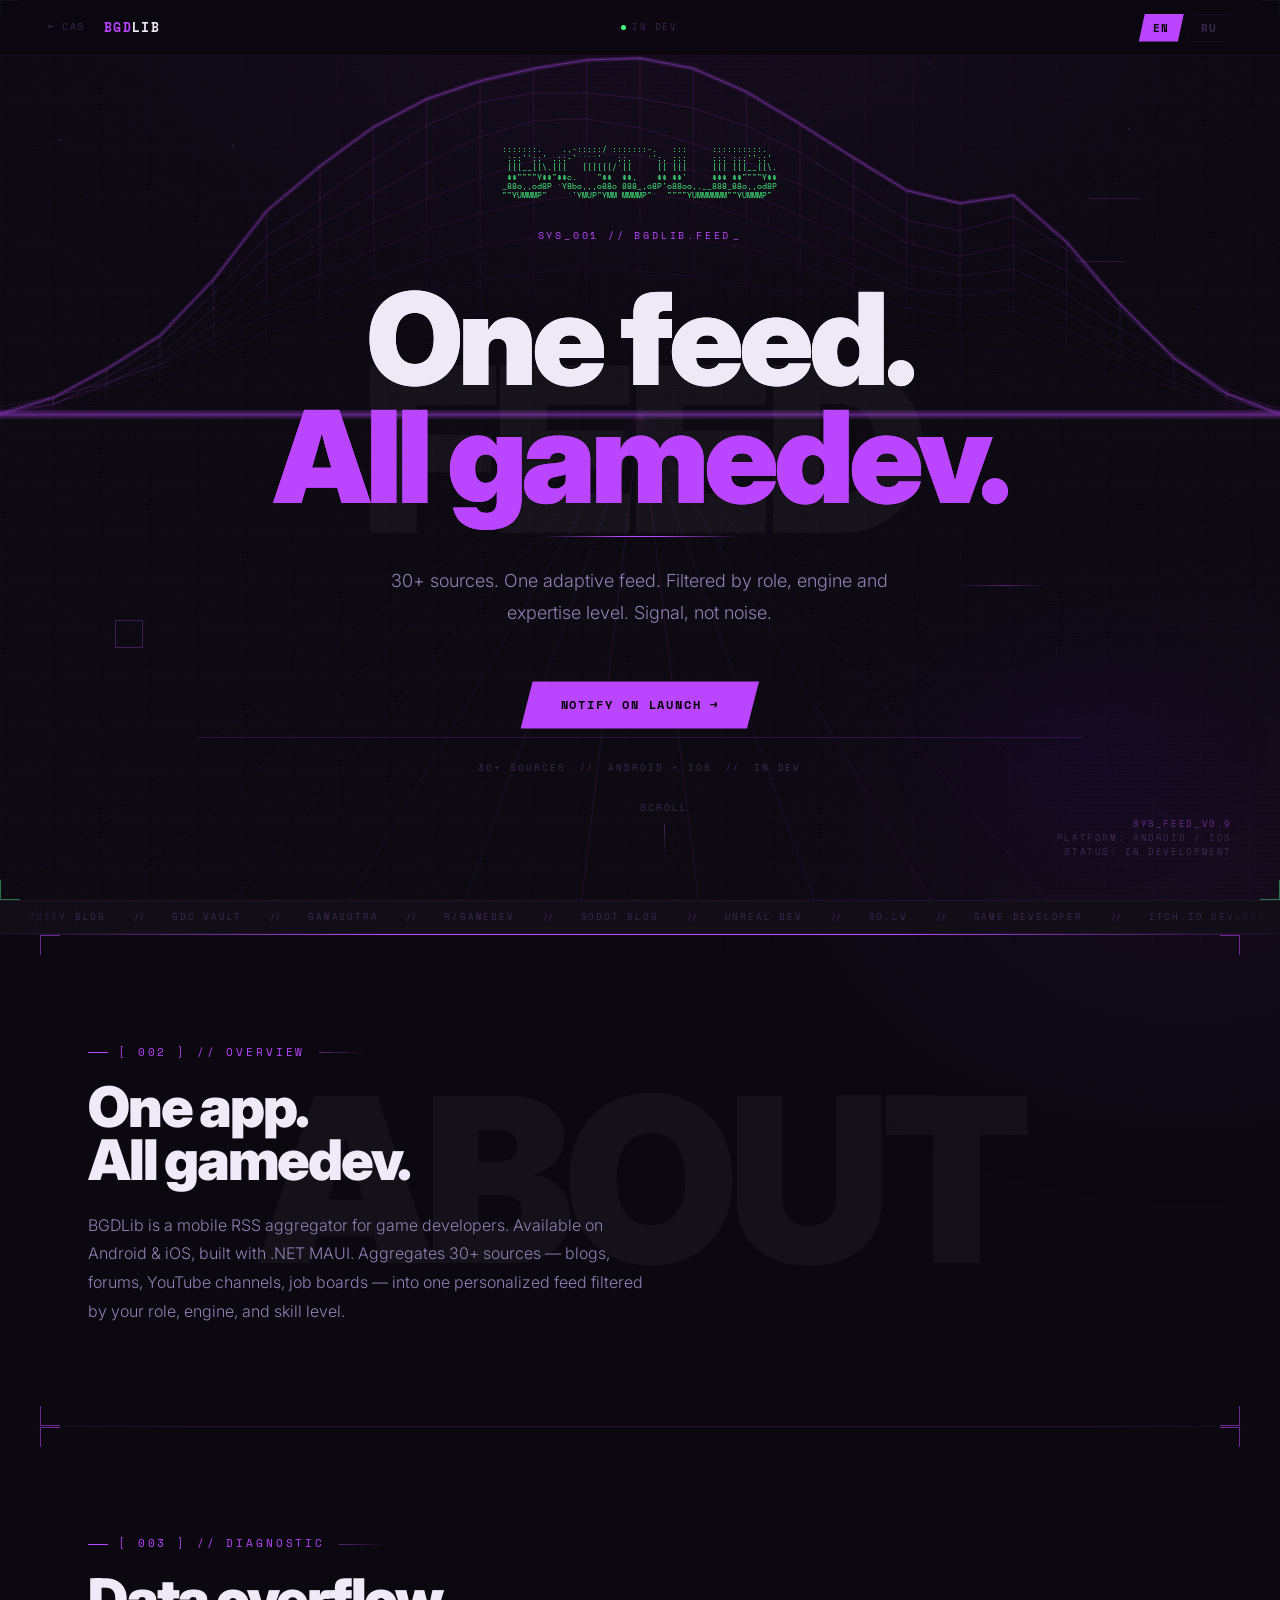
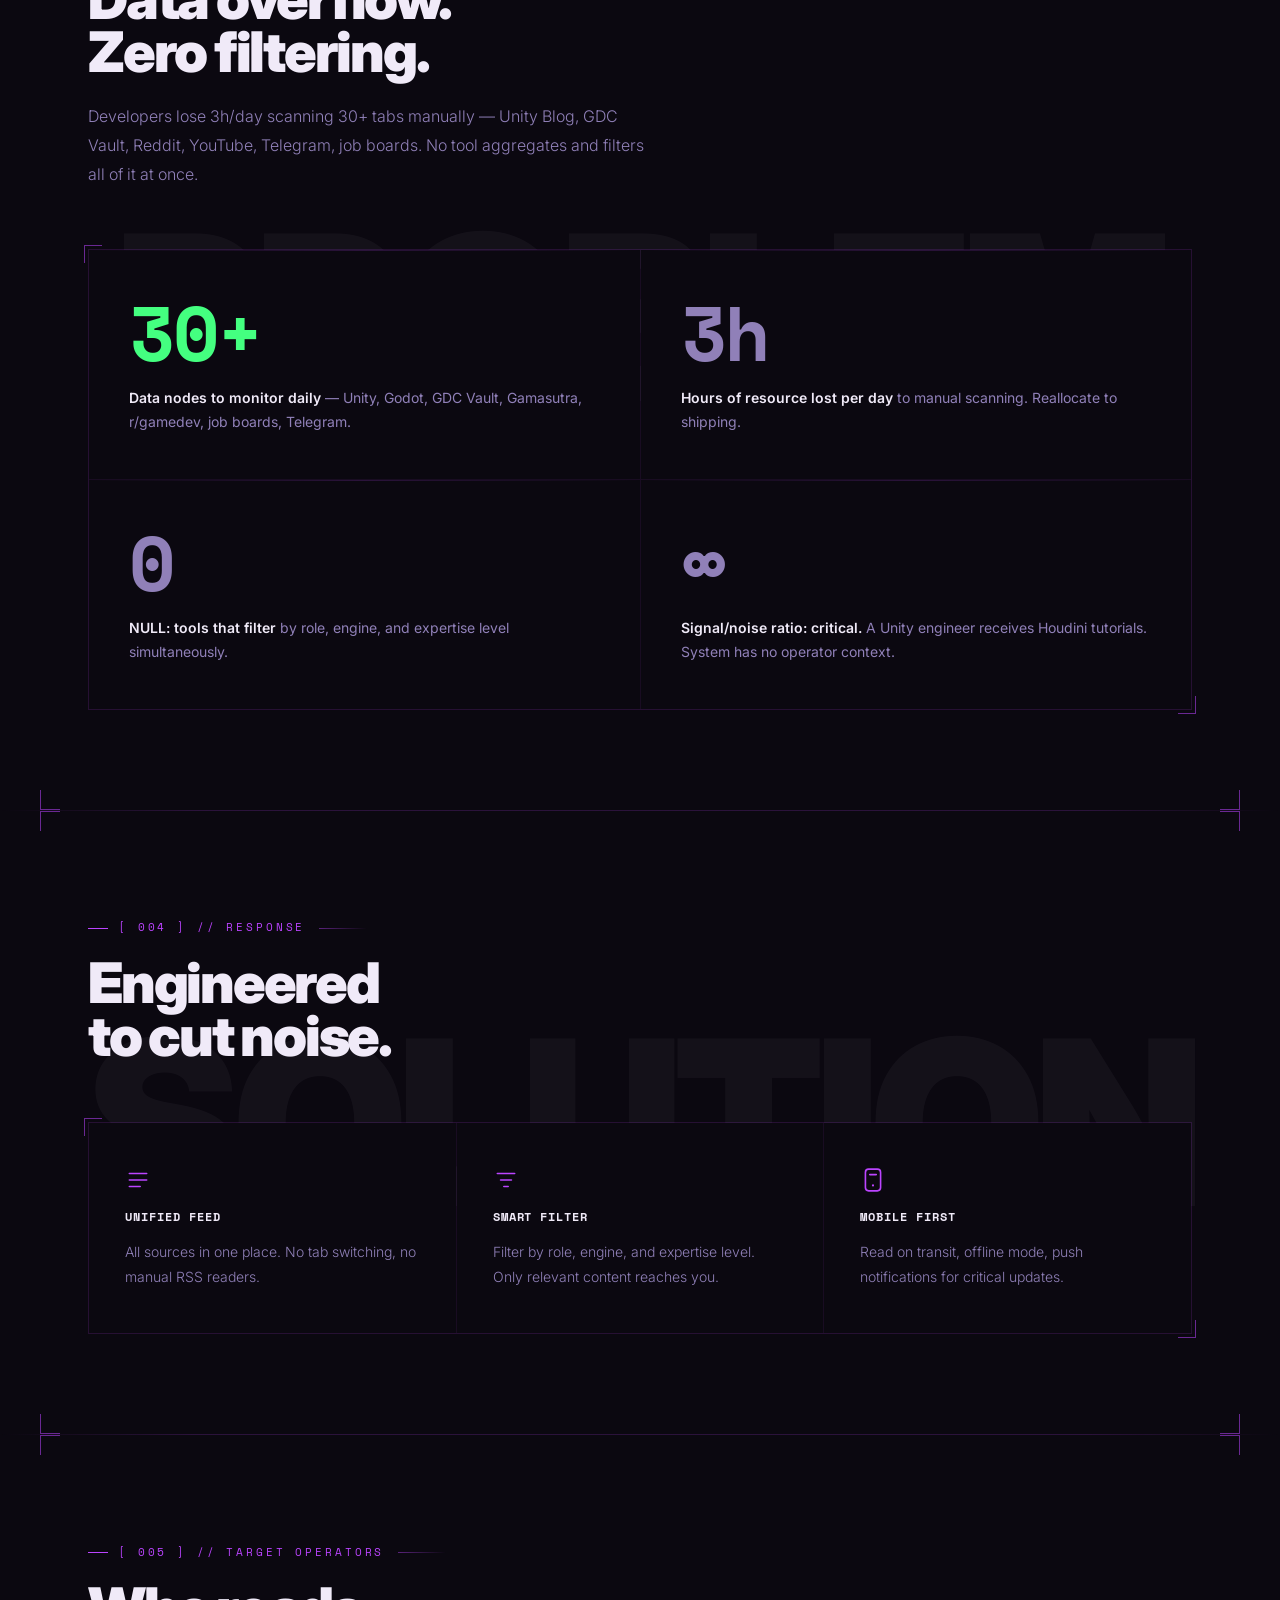
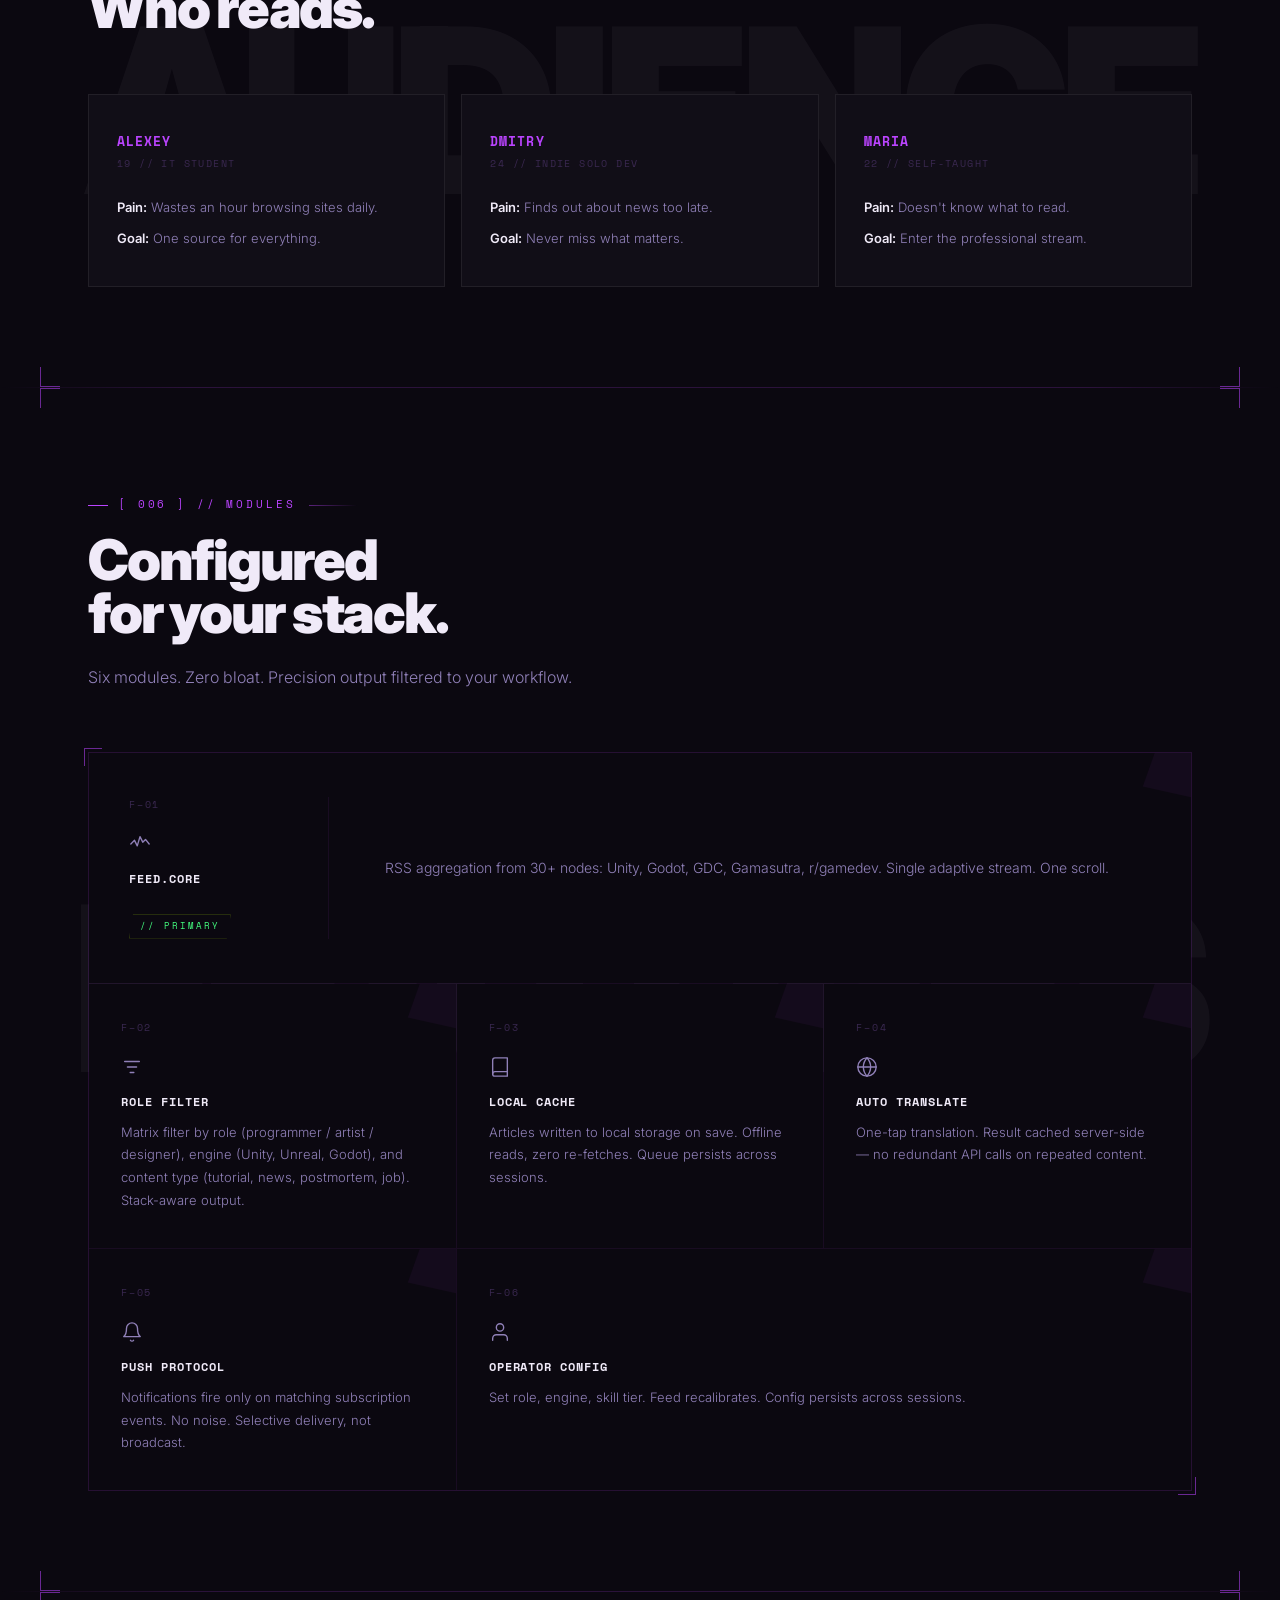
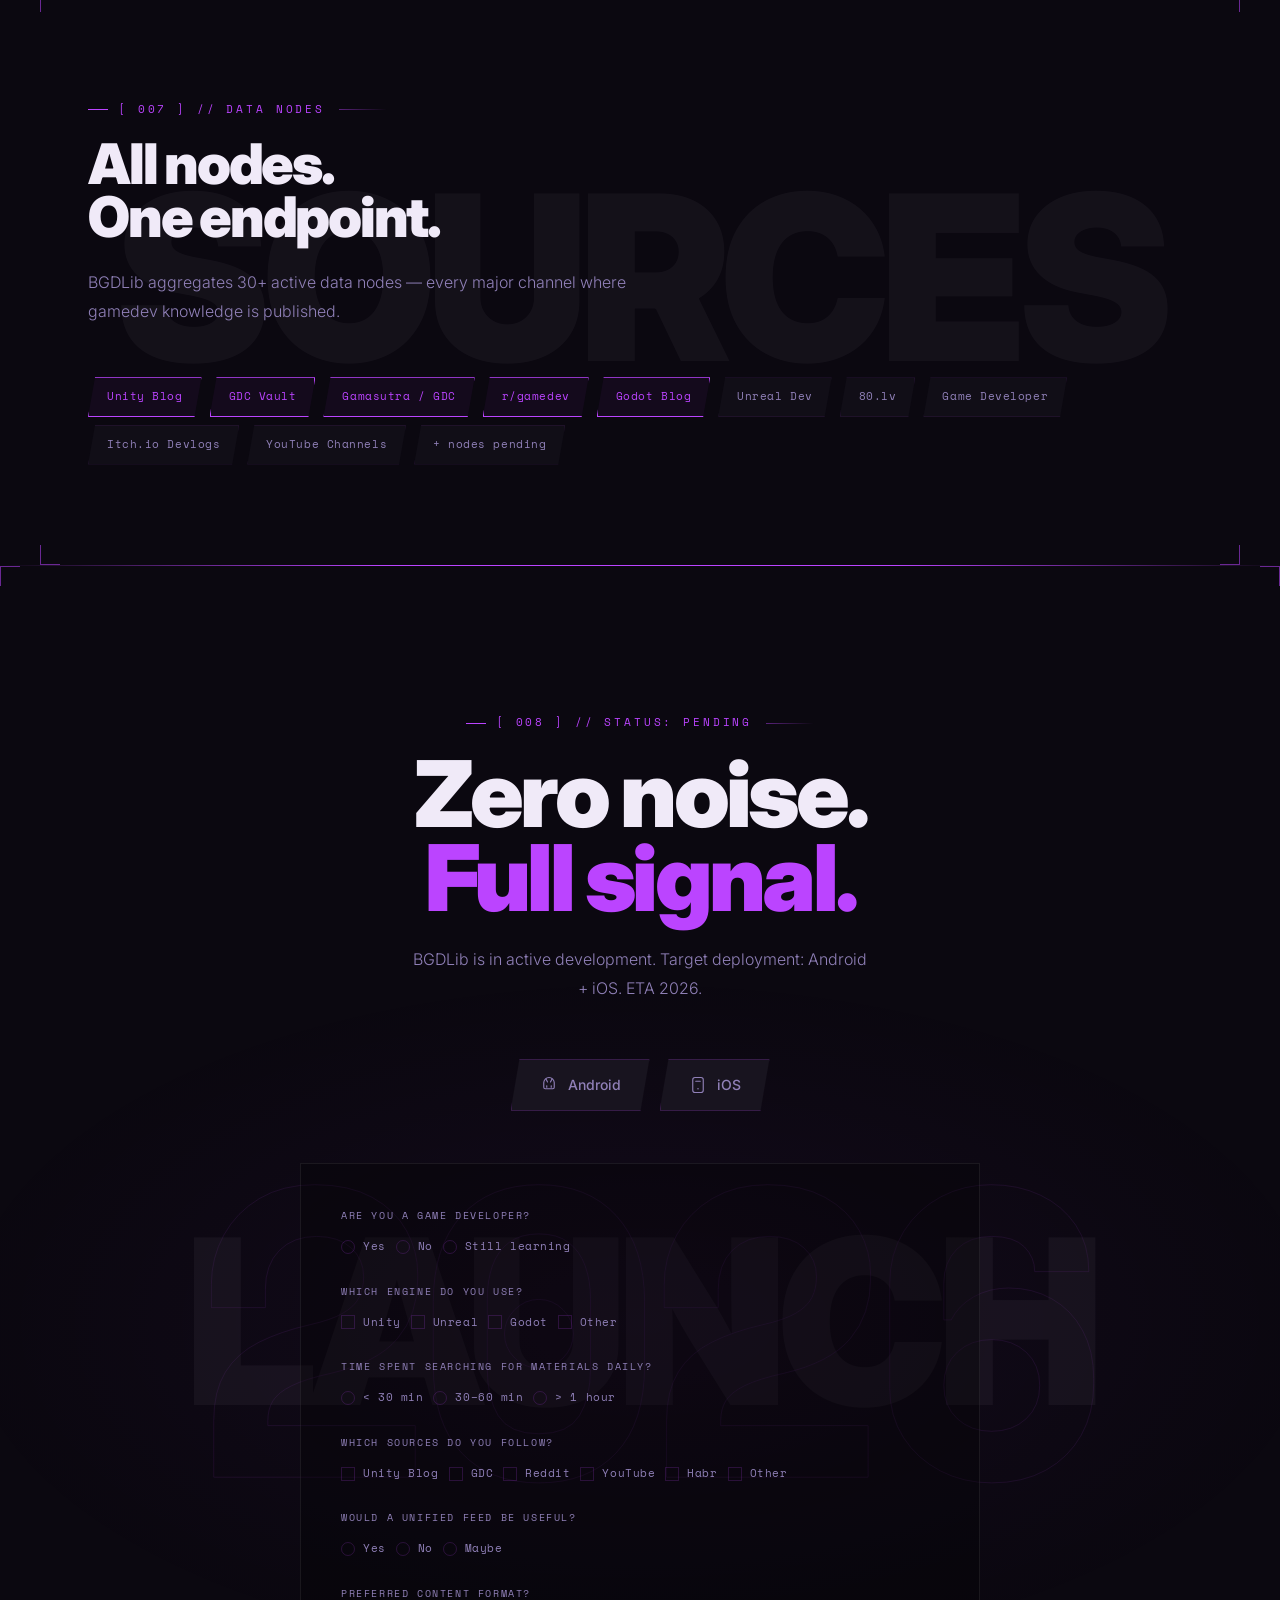
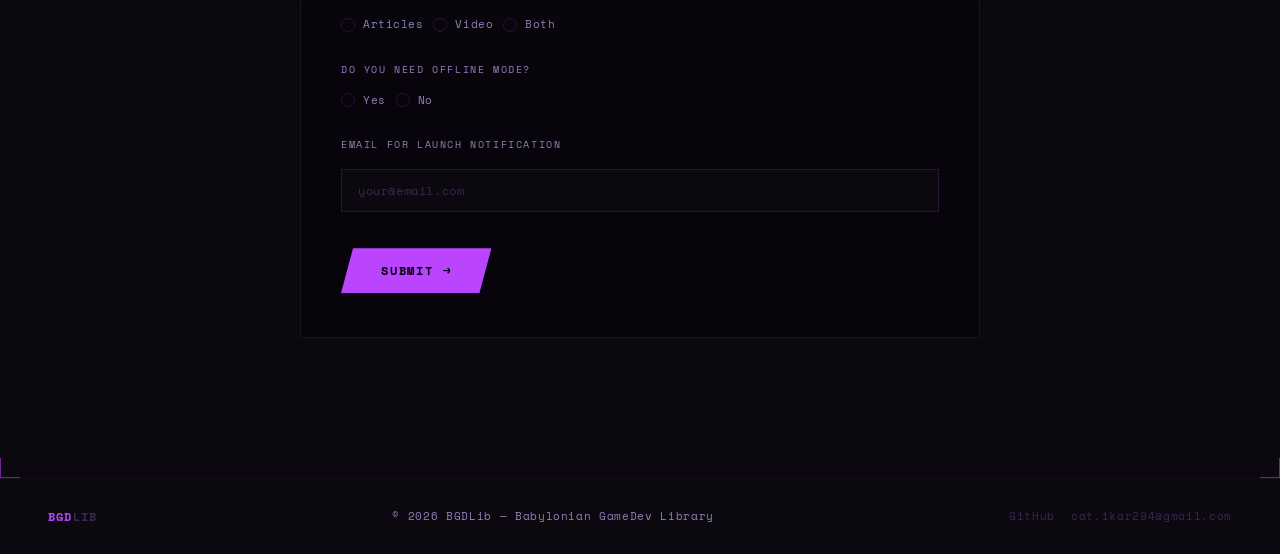
==== commit e15737ca: "upd" ====
--- a/index.html
+++ b/index.html
@@ -4,6 +4,16 @@
   <meta charset="UTF-8">
   <meta name="viewport" content="width=device-width, initial-scale=1.0">
   <title>BGDLib — Babylonian GameDev Library</title>
+  <meta name="description" content="BGDLib is a mobile RSS aggregator for game developers — 30+ sources, one adaptive feed filtered by role, engine, and expertise level. Android &amp; iOS.">
+  <meta property="og:title" content="BGDLib — Babylonian GameDev Library">
+  <meta property="og:description" content="30+ sources. One adaptive feed. Filtered by role, engine and expertise level. Signal, not noise.">
+  <meta property="og:url" content="https://crazyanimalsstudio.space/bgd">
+  <meta property="og:type" content="website">
+  <meta property="og:image" content="/og-image.png">
+  <meta name="twitter:card" content="summary_large_image">
+  <meta name="twitter:title" content="BGDLib — Babylonian GameDev Library">
+  <meta name="twitter:description" content="30+ sources. One adaptive feed. Filtered by role, engine and expertise level. Signal, not noise.">
+  <link rel="canonical" href="https://crazyanimalsstudio.space/bgd">
   <link rel="preconnect" href="https://fonts.googleapis.com">
   <link rel="preconnect" href="https://fonts.gstatic.com" crossorigin>
   <link href="https://fonts.googleapis.com/css2?family=Inter:wght@300;400;600;700;900&family=Space+Mono:wght@400;700&display=swap" rel="stylesheet">
@@ -30,7 +40,10 @@
 
   <!-- NAV -->
   <nav>
-    <a class="nav-logo" href="#" aria-label="BGDLib — Babylonian GameDev Library"><span class="acc">BGD</span>Lib</a>
+    <div class="nav-brand">
+      <a class="nav-cas" href="https://crazyanimalsstudio.space" aria-label="CAS — Crazy Animals Studio">← CAS</a>
+      <a class="nav-logo" href="#" aria-label="BGDLib — Babylonian GameDev Library"><span class="acc">BGD</span>Lib</a>
+    </div>
     <div class="nav-status" aria-hidden="true">IN DEV</div>
     <div class="lang-toggle" role="group" aria-label="Language / Язык">
       <button class="lang-btn active" data-lang="en" aria-pressed="true">EN</button>
@@ -103,6 +116,20 @@
 
   <div class="div-accent"></div>
 
+  <!-- ABOUT -->
+  <section class="section reveal" id="about">
+    <span class="c-tl" aria-hidden="true"></span>
+    <span class="c-tr" aria-hidden="true"></span>
+    <span class="c-bl" aria-hidden="true"></span>
+    <span class="c-br" aria-hidden="true"></span>
+    <span class="ghost-label" aria-hidden="true">ABOUT</span>
+    <span class="s-label" data-t="about.label">[ 002 ] // OVERVIEW</span>
+    <h2 class="s-title" data-t="about.title">One app.<br>All gamedev.</h2>
+    <p class="s-body" data-t="about.body">BGDLib is a mobile RSS aggregator for game developers. Available on Android &amp; iOS, built with .NET MAUI. Aggregates 30+ sources — blogs, forums, YouTube channels, job boards — into one personalized feed filtered by your role, engine, and skill level.</p>
+  </section>
+
+  <div class="div-faint"></div>
+
   <!-- PROBLEM -->
   <section class="section reveal" id="problem">
     <span class="c-tl" aria-hidden="true"></span>
@@ -110,7 +137,7 @@
     <span class="c-bl" aria-hidden="true"></span>
     <span class="c-br" aria-hidden="true"></span>
     <span class="ghost-label" aria-hidden="true">PROBLEM</span>
-    <span class="s-label" data-t="problem.label">[ 002 ] // DIAGNOSTIC</span>
+    <span class="s-label" data-t="problem.label">[ 003 ] // DIAGNOSTIC</span>
     <h2 class="s-title" data-t="problem.title">Data overflow.<br>Zero filtering.</h2>
     <p class="s-body" data-t="problem.body">Developers lose 3h/day scanning 30+ tabs manually — Unity Blog, GDC Vault, Reddit, YouTube, Telegram, job boards. No tool aggregates and filters all of it at once.</p>
     <div class="problem-grid">
@@ -135,6 +162,69 @@
 
   <div class="div-faint"></div>
 
+  <!-- SOLUTION -->
+  <section class="section reveal" id="solution">
+    <span class="c-tl" aria-hidden="true"></span>
+    <span class="c-tr" aria-hidden="true"></span>
+    <span class="c-bl" aria-hidden="true"></span>
+    <span class="c-br" aria-hidden="true"></span>
+    <span class="ghost-label" aria-hidden="true">SOLUTION</span>
+    <span class="s-label" data-t="solution.label">[ 004 ] // RESPONSE</span>
+    <h2 class="s-title" data-t="solution.title">Engineered<br>to cut noise.</h2>
+    <div class="sol-grid">
+      <div class="sol-cell reveal">
+        <svg class="sol-icon" viewBox="0 0 24 24" fill="none" stroke="currentColor" stroke-width="1.5" stroke-linecap="round" stroke-linejoin="round" aria-hidden="true"><path d="M4 6h16M4 12h16M4 18h10"/></svg>
+        <div class="sol-name" data-t="sol1.name">UNIFIED FEED</div>
+        <p class="sol-text" data-t="sol1.text">All sources in one place. No tab switching, no manual RSS readers.</p>
+      </div>
+      <div class="sol-cell reveal">
+        <svg class="sol-icon" viewBox="0 0 24 24" fill="none" stroke="currentColor" stroke-width="1.5" stroke-linecap="round" stroke-linejoin="round" aria-hidden="true"><line x1="4" y1="6" x2="20" y2="6"/><line x1="7" y1="12" x2="17" y2="12"/><line x1="10" y1="18" x2="14" y2="18"/></svg>
+        <div class="sol-name" data-t="sol2.name">SMART FILTER</div>
+        <p class="sol-text" data-t="sol2.text">Filter by role, engine, and expertise level. Only relevant content reaches you.</p>
+      </div>
+      <div class="sol-cell reveal">
+        <svg class="sol-icon" viewBox="0 0 24 24" fill="none" stroke="currentColor" stroke-width="1.5" stroke-linecap="round" stroke-linejoin="round" aria-hidden="true"><rect x="5" y="2" width="14" height="20" rx="3"/><line x1="9" y1="7" x2="15" y2="7"/><circle cx="12" cy="17" r="1" fill="currentColor" stroke="none"/></svg>
+        <div class="sol-name" data-t="sol3.name">MOBILE FIRST</div>
+        <p class="sol-text" data-t="sol3.text">Read on transit, offline mode, push notifications for critical updates.</p>
+      </div>
+    </div>
+  </section>
+
+  <div class="div-faint"></div>
+
+  <!-- AUDIENCE -->
+  <section class="section reveal" id="audience">
+    <span class="c-tl" aria-hidden="true"></span>
+    <span class="c-tr" aria-hidden="true"></span>
+    <span class="c-bl" aria-hidden="true"></span>
+    <span class="c-br" aria-hidden="true"></span>
+    <span class="ghost-label" aria-hidden="true">AUDIENCE</span>
+    <span class="s-label" data-t="audience.label">[ 005 ] // TARGET OPERATORS</span>
+    <h2 class="s-title" data-t="audience.title">Who reads.</h2>
+    <div class="aud-grid">
+      <div class="aud-card reveal">
+        <div class="aud-name" data-t="aud1.name">ALEXEY</div>
+        <div class="aud-meta" data-t="aud1.meta">19 // IT STUDENT</div>
+        <p class="aud-item" data-t="aud1.pain"><strong>Pain:</strong> Wastes an hour browsing sites daily.</p>
+        <p class="aud-item" data-t="aud1.goal"><strong>Goal:</strong> One source for everything.</p>
+      </div>
+      <div class="aud-card reveal">
+        <div class="aud-name" data-t="aud2.name">DMITRY</div>
+        <div class="aud-meta" data-t="aud2.meta">24 // INDIE SOLO DEV</div>
+        <p class="aud-item" data-t="aud2.pain"><strong>Pain:</strong> Finds out about news too late.</p>
+        <p class="aud-item" data-t="aud2.goal"><strong>Goal:</strong> Never miss what matters.</p>
+      </div>
+      <div class="aud-card reveal">
+        <div class="aud-name" data-t="aud3.name">MARIA</div>
+        <div class="aud-meta" data-t="aud3.meta">22 // SELF-TAUGHT</div>
+        <p class="aud-item" data-t="aud3.pain"><strong>Pain:</strong> Doesn't know what to read.</p>
+        <p class="aud-item" data-t="aud3.goal"><strong>Goal:</strong> Enter the professional stream.</p>
+      </div>
+    </div>
+  </section>
+
+  <div class="div-faint"></div>
+
   <!-- FEATURES -->
   <section class="section reveal" id="features">
     <span class="c-tl" aria-hidden="true"></span>
@@ -142,7 +232,7 @@
     <span class="c-bl" aria-hidden="true"></span>
     <span class="c-br" aria-hidden="true"></span>
     <span class="ghost-label" aria-hidden="true">FEATURES</span>
-    <span class="s-label" data-t="features.label">[ 003 ] // MODULES</span>
+    <span class="s-label" data-t="features.label">[ 006 ] // MODULES</span>
     <h2 class="s-title" data-t="features.title">Configured<br>for your stack.</h2>
     <p class="s-body" data-t="features.body">Six modules. Zero bloat. Precision output filtered to your workflow.</p>
     <div class="feat-grid">
@@ -199,7 +289,7 @@
     <span class="c-bl" aria-hidden="true"></span>
     <span class="c-br" aria-hidden="true"></span>
     <span class="ghost-label" aria-hidden="true">SOURCES</span>
-    <span class="s-label" data-t="sources.label">[ 004 ] // DATA NODES</span>
+    <span class="s-label" data-t="sources.label">[ 007 ] // DATA NODES</span>
     <h2 class="s-title" data-t="sources.title">All nodes.<br>One endpoint.</h2>
     <p class="s-body" data-t="sources.body">BGDLib aggregates 30+ active data nodes — every major channel where gamedev knowledge is published.</p>
     <div class="src-cloud" id="srcCloud" role="list">
@@ -228,7 +318,7 @@
     <span class="ghost-label" aria-hidden="true">LAUNCH</span>
     <div class="cta-ghost" aria-hidden="true">2026</div>
     <div class="cta-inner">
-      <span class="s-label" data-t="cta.label">[ 005 ] // STATUS: PENDING</span>
+      <span class="s-label" data-t="cta.label">[ 008 ] // STATUS: PENDING</span>
       <h2 class="cta-title" data-t="cta.title">Zero noise.<br><em>Full signal.</em></h2>
       <p class="cta-sub" data-t="cta.sub">BGDLib is in active development. Target deployment: Android + iOS. ETA 2026.</p>
       <div class="platforms">
@@ -241,6 +331,76 @@
           <span data-t="cta.ios">iOS</span>
         </div>
       </div>
+
+      <!-- SURVEY FORM -->
+      <form id="survey-form" class="survey-form" novalidate>
+        <fieldset class="survey-fieldset">
+          <legend class="survey-legend" data-t="survey.q1">Are you a game developer?</legend>
+          <div class="survey-options">
+            <label class="survey-option"><input type="radio" name="q1" value="yes"><span class="survey-check"></span><span data-t="survey.q1.yes">Yes</span></label>
+            <label class="survey-option"><input type="radio" name="q1" value="no"><span class="survey-check"></span><span data-t="survey.q1.no">No</span></label>
+            <label class="survey-option"><input type="radio" name="q1" value="learning"><span class="survey-check"></span><span data-t="survey.q1.learning">Still learning</span></label>
+          </div>
+        </fieldset>
+        <fieldset class="survey-fieldset">
+          <legend class="survey-legend" data-t="survey.q2">Which engine do you use?</legend>
+          <div class="survey-options">
+            <label class="survey-option"><input type="checkbox" name="q2" value="unity"><span class="survey-check"></span><span>Unity</span></label>
+            <label class="survey-option"><input type="checkbox" name="q2" value="unreal"><span class="survey-check"></span><span>Unreal</span></label>
+            <label class="survey-option"><input type="checkbox" name="q2" value="godot"><span class="survey-check"></span><span>Godot</span></label>
+            <label class="survey-option"><input type="checkbox" name="q2" value="other"><span class="survey-check"></span><span data-t="survey.other">Other</span></label>
+          </div>
+        </fieldset>
+        <fieldset class="survey-fieldset">
+          <legend class="survey-legend" data-t="survey.q3">Time spent searching for materials daily?</legend>
+          <div class="survey-options">
+            <label class="survey-option"><input type="radio" name="q3" value="lt30"><span class="survey-check"></span><span data-t="survey.q3.lt30">&lt; 30 min</span></label>
+            <label class="survey-option"><input type="radio" name="q3" value="30to60"><span class="survey-check"></span><span data-t="survey.q3.30to60">30–60 min</span></label>
+            <label class="survey-option"><input type="radio" name="q3" value="gt60"><span class="survey-check"></span><span data-t="survey.q3.gt60">&gt; 1 hour</span></label>
+          </div>
+        </fieldset>
+        <fieldset class="survey-fieldset">
+          <legend class="survey-legend" data-t="survey.q4">Which sources do you follow?</legend>
+          <div class="survey-options">
+            <label class="survey-option"><input type="checkbox" name="q4" value="unity-blog"><span class="survey-check"></span><span>Unity Blog</span></label>
+            <label class="survey-option"><input type="checkbox" name="q4" value="gdc"><span class="survey-check"></span><span>GDC</span></label>
+            <label class="survey-option"><input type="checkbox" name="q4" value="reddit"><span class="survey-check"></span><span>Reddit</span></label>
+            <label class="survey-option"><input type="checkbox" name="q4" value="youtube"><span class="survey-check"></span><span>YouTube</span></label>
+            <label class="survey-option"><input type="checkbox" name="q4" value="habr"><span class="survey-check"></span><span>Habr</span></label>
+            <label class="survey-option"><input type="checkbox" name="q4" value="other"><span class="survey-check"></span><span data-t="survey.other">Other</span></label>
+          </div>
+        </fieldset>
+        <fieldset class="survey-fieldset">
+          <legend class="survey-legend" data-t="survey.q5">Would a unified feed be useful?</legend>
+          <div class="survey-options">
+            <label class="survey-option"><input type="radio" name="q5" value="yes"><span class="survey-check"></span><span data-t="survey.q5.yes">Yes</span></label>
+            <label class="survey-option"><input type="radio" name="q5" value="no"><span class="survey-check"></span><span data-t="survey.q5.no">No</span></label>
+            <label class="survey-option"><input type="radio" name="q5" value="maybe"><span class="survey-check"></span><span data-t="survey.q5.maybe">Maybe</span></label>
+          </div>
+        </fieldset>
+        <fieldset class="survey-fieldset">
+          <legend class="survey-legend" data-t="survey.q6">Preferred content format?</legend>
+          <div class="survey-options">
+            <label class="survey-option"><input type="radio" name="q6" value="articles"><span class="survey-check"></span><span data-t="survey.q6.articles">Articles</span></label>
+            <label class="survey-option"><input type="radio" name="q6" value="video"><span class="survey-check"></span><span data-t="survey.q6.video">Video</span></label>
+            <label class="survey-option"><input type="radio" name="q6" value="both"><span class="survey-check"></span><span data-t="survey.q6.both">Both</span></label>
+          </div>
+        </fieldset>
+        <fieldset class="survey-fieldset">
+          <legend class="survey-legend" data-t="survey.q7">Do you need offline mode?</legend>
+          <div class="survey-options">
+            <label class="survey-option"><input type="radio" name="q7" value="yes"><span class="survey-check"></span><span data-t="survey.q7.yes">Yes</span></label>
+            <label class="survey-option"><input type="radio" name="q7" value="no"><span class="survey-check"></span><span data-t="survey.q7.no">No</span></label>
+          </div>
+        </fieldset>
+        <fieldset class="survey-fieldset">
+          <legend class="survey-legend" data-t="survey.q8">Email for launch notification</legend>
+          <input type="email" name="email" class="survey-email" placeholder="your@email.com" autocomplete="email">
+        </fieldset>
+        <button type="submit" class="btn-primary survey-submit" data-t="survey.submit">Submit →</button>
+      </form>
+      <div id="survey-success" class="survey-msg survey-success" hidden data-t="survey.success">Signal received. ✓</div>
+      <div id="survey-error" class="survey-msg survey-error" hidden data-t="survey.error">Transmission failed. Try again.</div>
     </div>
   </div>
 
@@ -248,6 +408,10 @@
   <footer>
     <div class="foot-logo"><span class="acc">BGD</span>Lib</div>
     <div class="foot-copy" data-t="footer.copy">© 2026 Babylonian GameDev Library</div>
+    <div class="foot-links">
+      <a class="foot-link" href="https://github.com/ik4rcat" target="_blank" rel="noopener">GitHub</a>
+      <a class="foot-link" href="mailto:cat.ikar294@gmail.com">cat.ikar294@gmail.com</a>
+    </div>
   </footer>
 
   <script src="script.js"></script>
--- a/styles.css
+++ b/styles.css
@@ -1087,6 +1087,280 @@
   letter-spacing: 0.06em;
   color: var(--text2);
 }
+
+/* ── NAV BRAND / CAS ── */
+.nav-brand {
+  display: flex;
+  align-items: center;
+  gap: 20px;
+}
+.nav-cas {
+  font-family: var(--mono);
+  font-size: 10px;
+  letter-spacing: 0.12em;
+  color: var(--text3);
+  text-decoration: none;
+  transition: color 0.12s linear;
+  white-space: nowrap;
+}
+.nav-cas:hover { color: var(--text2); }
+
+/* ── SOLUTION ── */
+.sol-grid {
+  display: grid;
+  grid-template-columns: repeat(3, 1fr);
+  gap: 1px;
+  background: var(--border);
+  border: 1px solid var(--border);
+  margin-top: 60px;
+  position: relative;
+  z-index: 1;
+}
+.sol-grid::before {
+  content: '';
+  position: absolute;
+  top: -5px; left: -5px;
+  width: 18px; height: 18px;
+  border-top: 1px solid var(--accent);
+  border-left: 1px solid var(--accent);
+  opacity: 0.55;
+  pointer-events: none;
+  z-index: 2;
+}
+.sol-grid::after {
+  content: '';
+  position: absolute;
+  bottom: -5px; right: -5px;
+  width: 18px; height: 18px;
+  border-bottom: 1px solid var(--accent);
+  border-right: 1px solid var(--accent);
+  opacity: 0.55;
+  pointer-events: none;
+  z-index: 2;
+}
+.sol-cell {
+  background: var(--bg);
+  padding: 44px 36px;
+  display: flex;
+  flex-direction: column;
+  gap: 14px;
+  transition: background 0.12s linear;
+  cursor: default;
+  position: relative;
+  overflow: hidden;
+}
+.sol-cell:hover { background: var(--bg2); }
+.sol-cell::after {
+  content: '';
+  position: absolute;
+  bottom: 0; left: 0; right: 0;
+  height: 2px;
+  background: var(--accent);
+  transform: scaleX(0);
+  transform-origin: left;
+  transition: transform 0.25s linear;
+}
+.sol-cell:hover::after { transform: scaleX(1); }
+.sol-icon {
+  width: 26px; height: 26px;
+  color: var(--accent);
+  flex-shrink: 0;
+  transition: transform 0.2s cubic-bezier(0.16,1,0.3,1);
+}
+.sol-cell:hover .sol-icon { transform: scale(1.15) translateY(-2px); }
+.sol-name {
+  font-family: var(--mono);
+  font-size: 12px;
+  font-weight: 700;
+  letter-spacing: 0.08em;
+  text-transform: uppercase;
+  color: var(--text);
+  transition: color 0.12s linear;
+}
+.sol-cell:hover .sol-name { color: var(--accent); }
+.sol-text { font-size: 14px; color: var(--text2); line-height: 1.75; font-weight: 300; }
+
+/* ── AUDIENCE ── */
+.aud-grid {
+  display: grid;
+  grid-template-columns: repeat(3, 1fr);
+  gap: 16px;
+  margin-top: 60px;
+  position: relative;
+  z-index: 1;
+}
+.aud-card {
+  background: var(--bg2);
+  border: 1px solid rgba(255,255,255,0.07);
+  padding: 36px 28px;
+  position: relative;
+  overflow: hidden;
+  transition: border-color 0.12s linear, background 0.12s linear;
+  cursor: default;
+}
+.aud-card::before {
+  content: '';
+  position: absolute;
+  top: 0; left: 0;
+  width: 2px; height: 0;
+  background: var(--accent);
+  transition: height 0.2s linear;
+}
+.aud-card:hover::before { height: 100%; }
+.aud-card:hover { background: var(--bg3); border-color: rgba(255,255,255,0.12); }
+.aud-name {
+  font-family: var(--mono);
+  font-size: 13px;
+  font-weight: 700;
+  color: var(--accent);
+  letter-spacing: 0.08em;
+  text-transform: uppercase;
+  margin-bottom: 4px;
+}
+.aud-meta {
+  font-family: var(--mono);
+  font-size: 10px;
+  letter-spacing: 0.14em;
+  color: var(--text3);
+  text-transform: uppercase;
+  margin-bottom: 24px;
+}
+.aud-item {
+  font-size: 13px;
+  color: var(--text2);
+  line-height: 1.75;
+  font-weight: 300;
+  margin-bottom: 8px;
+}
+.aud-item strong { color: var(--text); font-weight: 600; }
+.aud-item:last-child { margin-bottom: 0; }
+
+/* ── SURVEY FORM ── */
+.survey-form {
+  background: rgba(0,0,0,0.3);
+  border: 1px solid rgba(255,255,255,0.07);
+  padding: 44px 40px;
+  margin-top: 52px;
+  position: relative;
+  z-index: 2;
+  text-align: left;
+  max-width: 680px;
+  margin-left: auto;
+  margin-right: auto;
+}
+.survey-fieldset {
+  border: none;
+  margin-bottom: 28px;
+}
+.survey-legend {
+  font-family: var(--mono);
+  font-size: 10px;
+  letter-spacing: 0.16em;
+  text-transform: uppercase;
+  color: var(--text2);
+  margin-bottom: 14px;
+  display: block;
+}
+.survey-options {
+  display: flex;
+  flex-wrap: wrap;
+  gap: 10px;
+}
+.survey-option {
+  display: inline-flex;
+  align-items: center;
+  gap: 8px;
+  cursor: pointer;
+  font-family: var(--mono);
+  font-size: 11px;
+  letter-spacing: 0.05em;
+  color: var(--text2);
+  transition: color 0.12s linear;
+  user-select: none;
+}
+.survey-option:hover { color: var(--text); }
+.survey-option input[type="radio"],
+.survey-option input[type="checkbox"] { display: none; }
+.survey-check {
+  width: 14px; height: 14px;
+  border: 1px solid var(--border2);
+  display: inline-block;
+  flex-shrink: 0;
+  position: relative;
+  transition: border-color 0.12s linear, background 0.12s linear;
+}
+.survey-option input[type="radio"] ~ .survey-check { border-radius: 50%; }
+.survey-option input:checked ~ .survey-check {
+  border-color: var(--accent);
+  background: var(--accent);
+}
+.survey-option input[type="radio"]:checked ~ .survey-check::after {
+  content: '';
+  position: absolute;
+  top: 50%; left: 50%;
+  transform: translate(-50%, -50%);
+  width: 5px; height: 5px;
+  background: #000;
+  border-radius: 50%;
+}
+.survey-option input[type="checkbox"]:checked ~ .survey-check::after {
+  content: '✓';
+  position: absolute;
+  top: 50%; left: 50%;
+  transform: translate(-50%, -50%);
+  color: #000;
+  font-size: 9px;
+  font-weight: 700;
+  line-height: 1;
+}
+.survey-email {
+  width: 100%;
+  background: var(--bg);
+  border: 1px solid var(--border2);
+  color: var(--text);
+  font-family: var(--mono);
+  font-size: 12px;
+  padding: 12px 16px;
+  letter-spacing: 0.05em;
+  outline: none;
+  transition: border-color 0.12s linear;
+  margin-top: 2px;
+}
+.survey-email:focus { border-color: var(--accent); }
+.survey-email::placeholder { color: var(--text3); }
+.survey-submit {
+  margin-top: 8px;
+  animation: none;
+}
+.survey-submit:disabled { opacity: 0.5; pointer-events: none; }
+.survey-msg {
+  max-width: 680px;
+  margin: 20px auto 0;
+  padding: 20px;
+  font-family: var(--mono);
+  font-size: 12px;
+  letter-spacing: 0.12em;
+  text-align: center;
+  text-transform: uppercase;
+}
+.survey-success { color: var(--lime); }
+.survey-error { color: var(--accent); }
+
+/* ── FOOTER LINKS ── */
+.foot-links {
+  display: flex;
+  align-items: center;
+  gap: 16px;
+}
+.foot-link {
+  font-family: var(--mono);
+  font-size: 11px;
+  letter-spacing: 0.06em;
+  color: var(--text3);
+  text-decoration: none;
+  transition: color 0.12s linear;
+}
+.foot-link:hover { color: var(--text2); }
 
 /* ── RESPONSIVE ── */
 @media (max-width: 768px) {
@@ -1113,10 +1387,16 @@
   .hero-tagline { display: none; }
   .hud-data { display: none; }
   footer { padding: 24px 20px; flex-direction: column; gap: 12px; text-align: center; }
+  .foot-links { justify-content: center; }
   #boot-body { grid-template-columns: 1fr; gap: 0; }
   #boot-body::before { display: none; }
   #boot-right { display: none; }
   #boot-overlay { padding: 24px 20px; font-size: 10px; }
   #boot-logo { font-size: clamp(2px, 1.5vw, 7px); }
   #ascii-logo { display: none; }
-}
+  .sol-grid { grid-template-columns: 1fr; }
+  .sol-cell { padding: 32px 24px; }
+  .aud-grid { grid-template-columns: 1fr; gap: 12px; }
+  .aud-card { padding: 28px 20px; }
+  .survey-form { padding: 28px 20px; }
+}
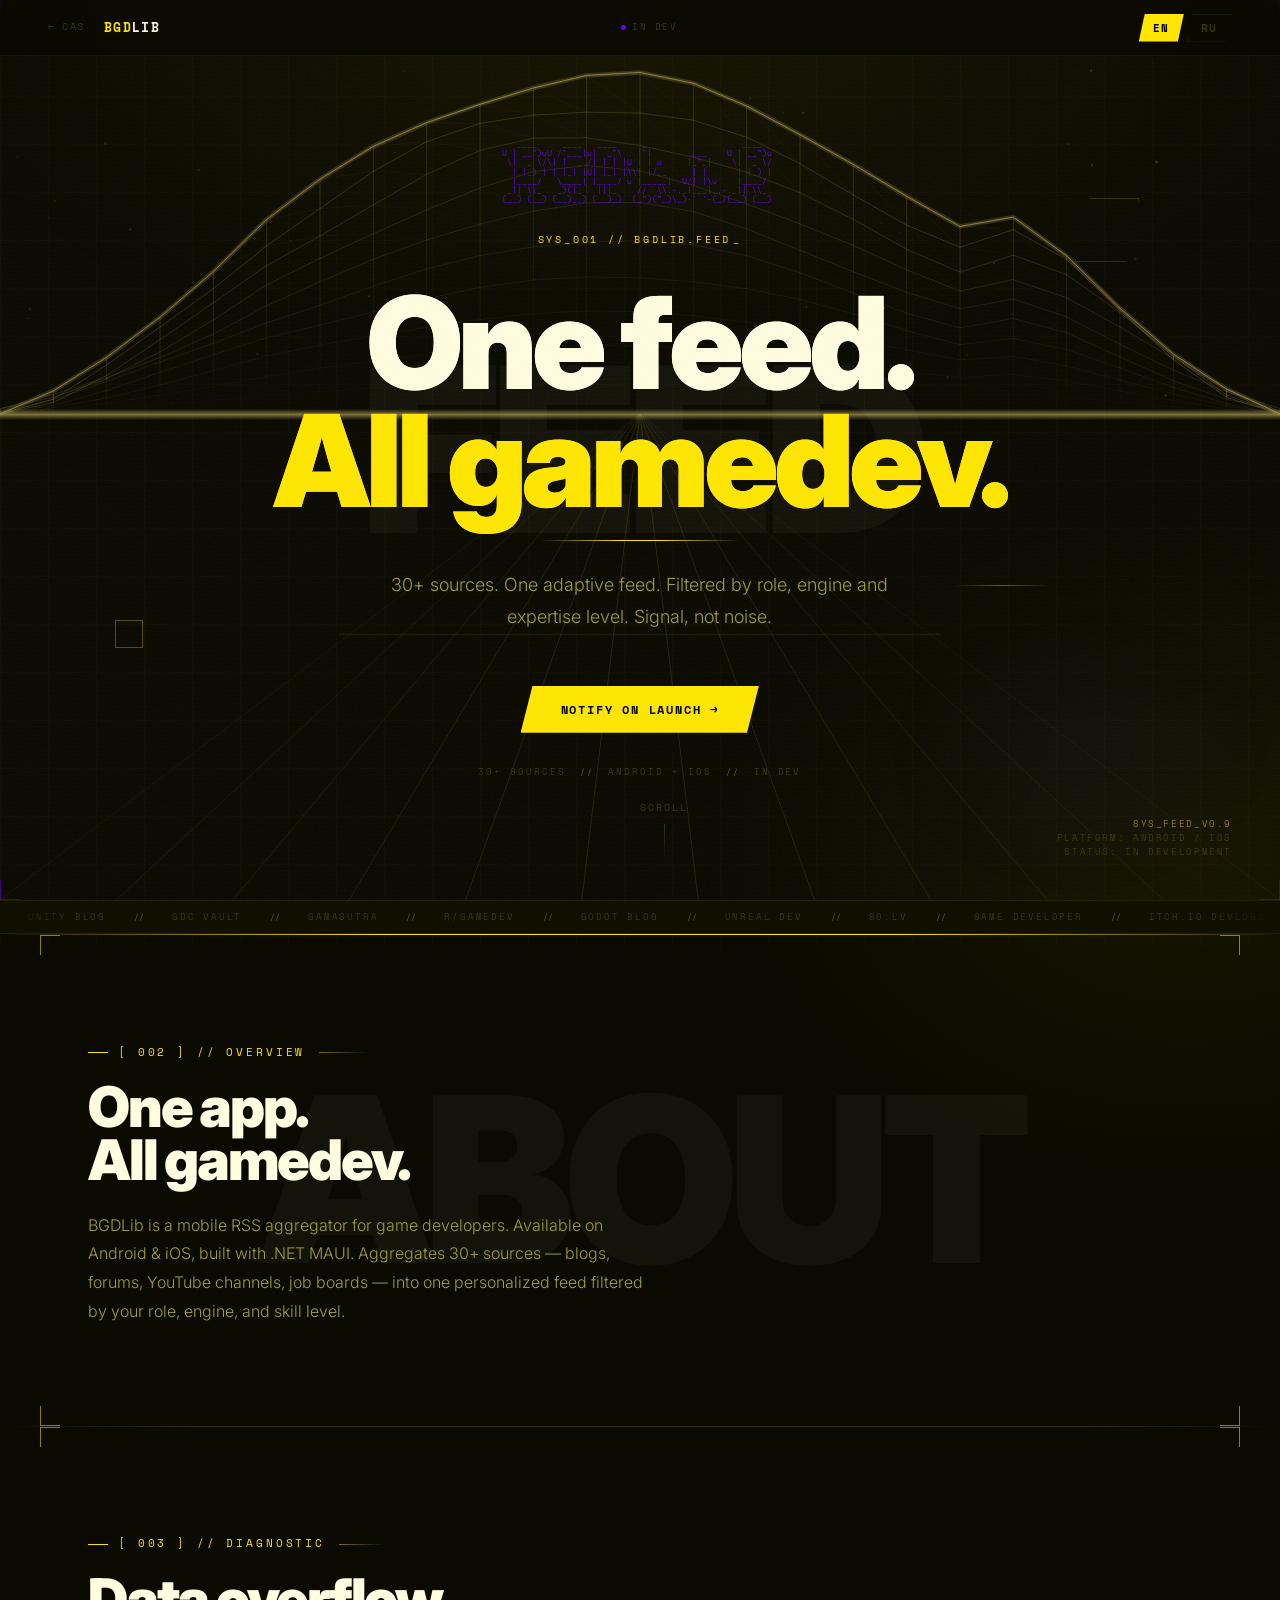
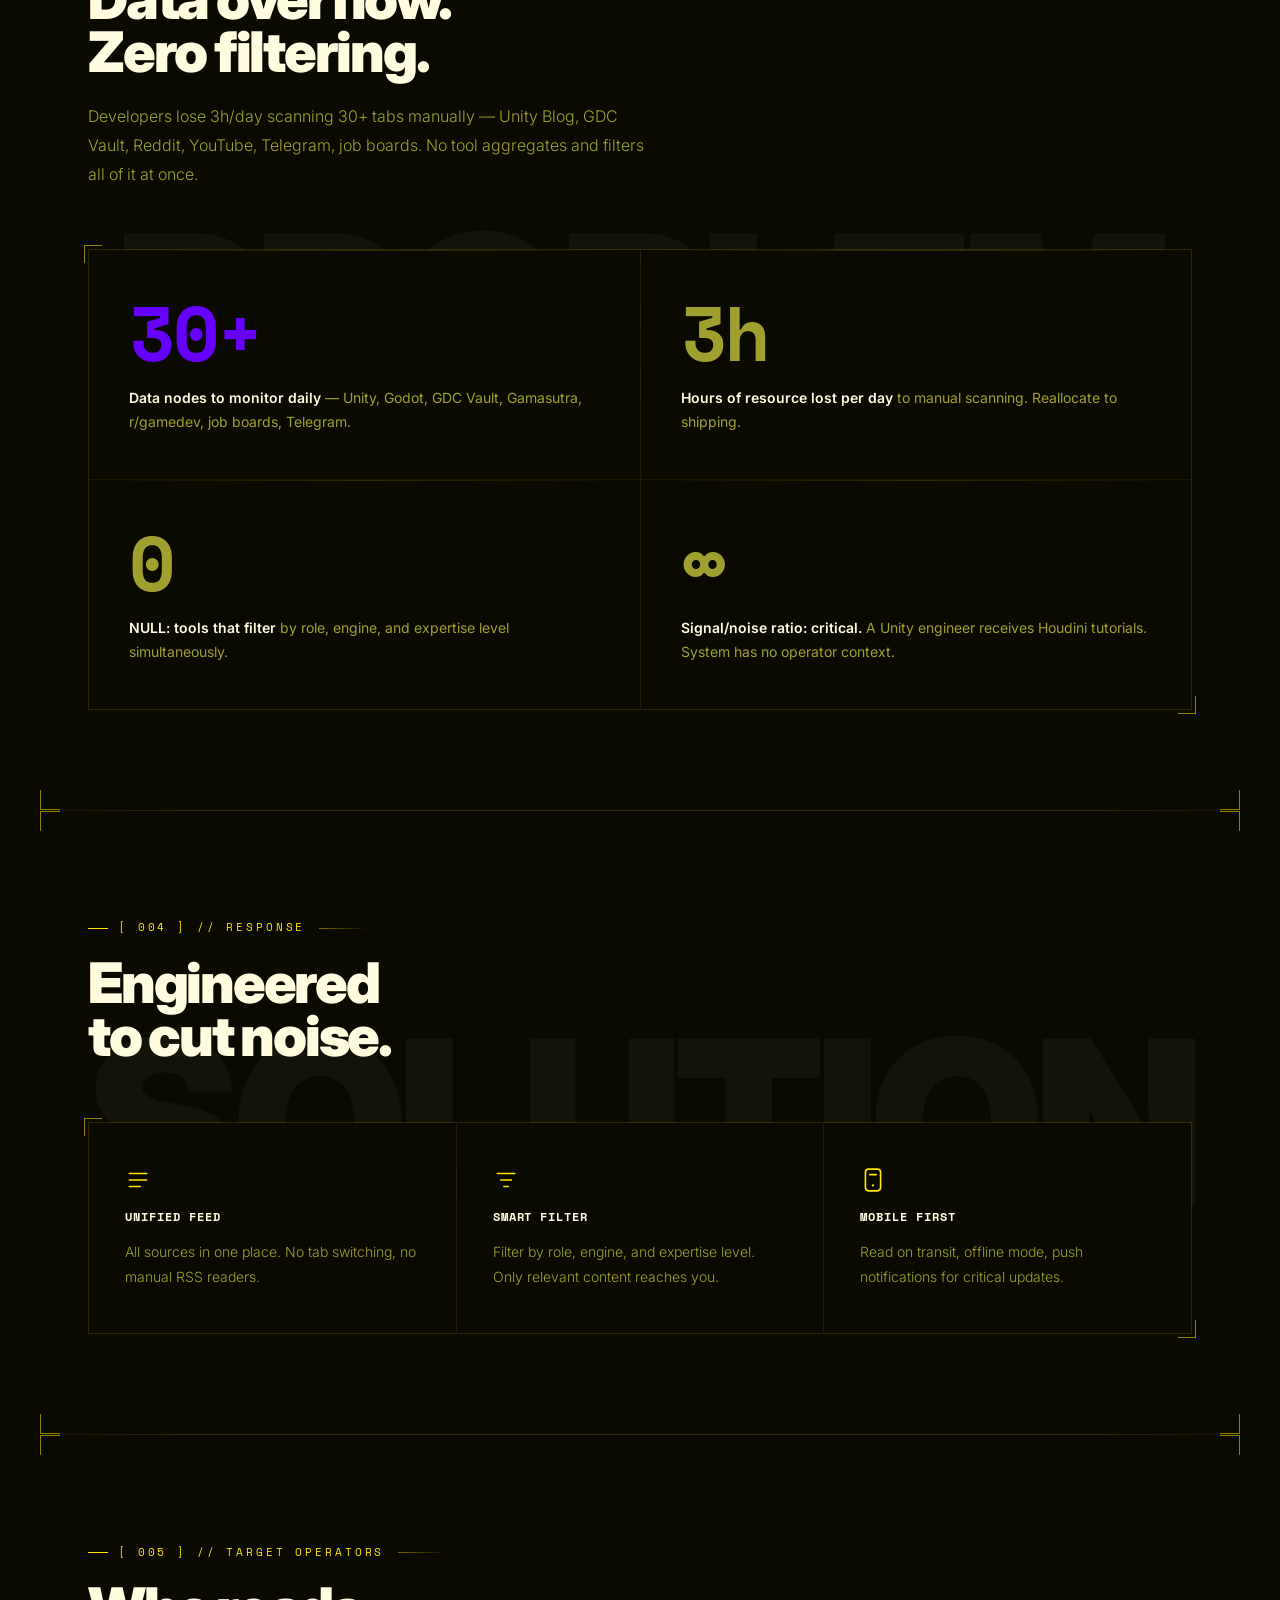
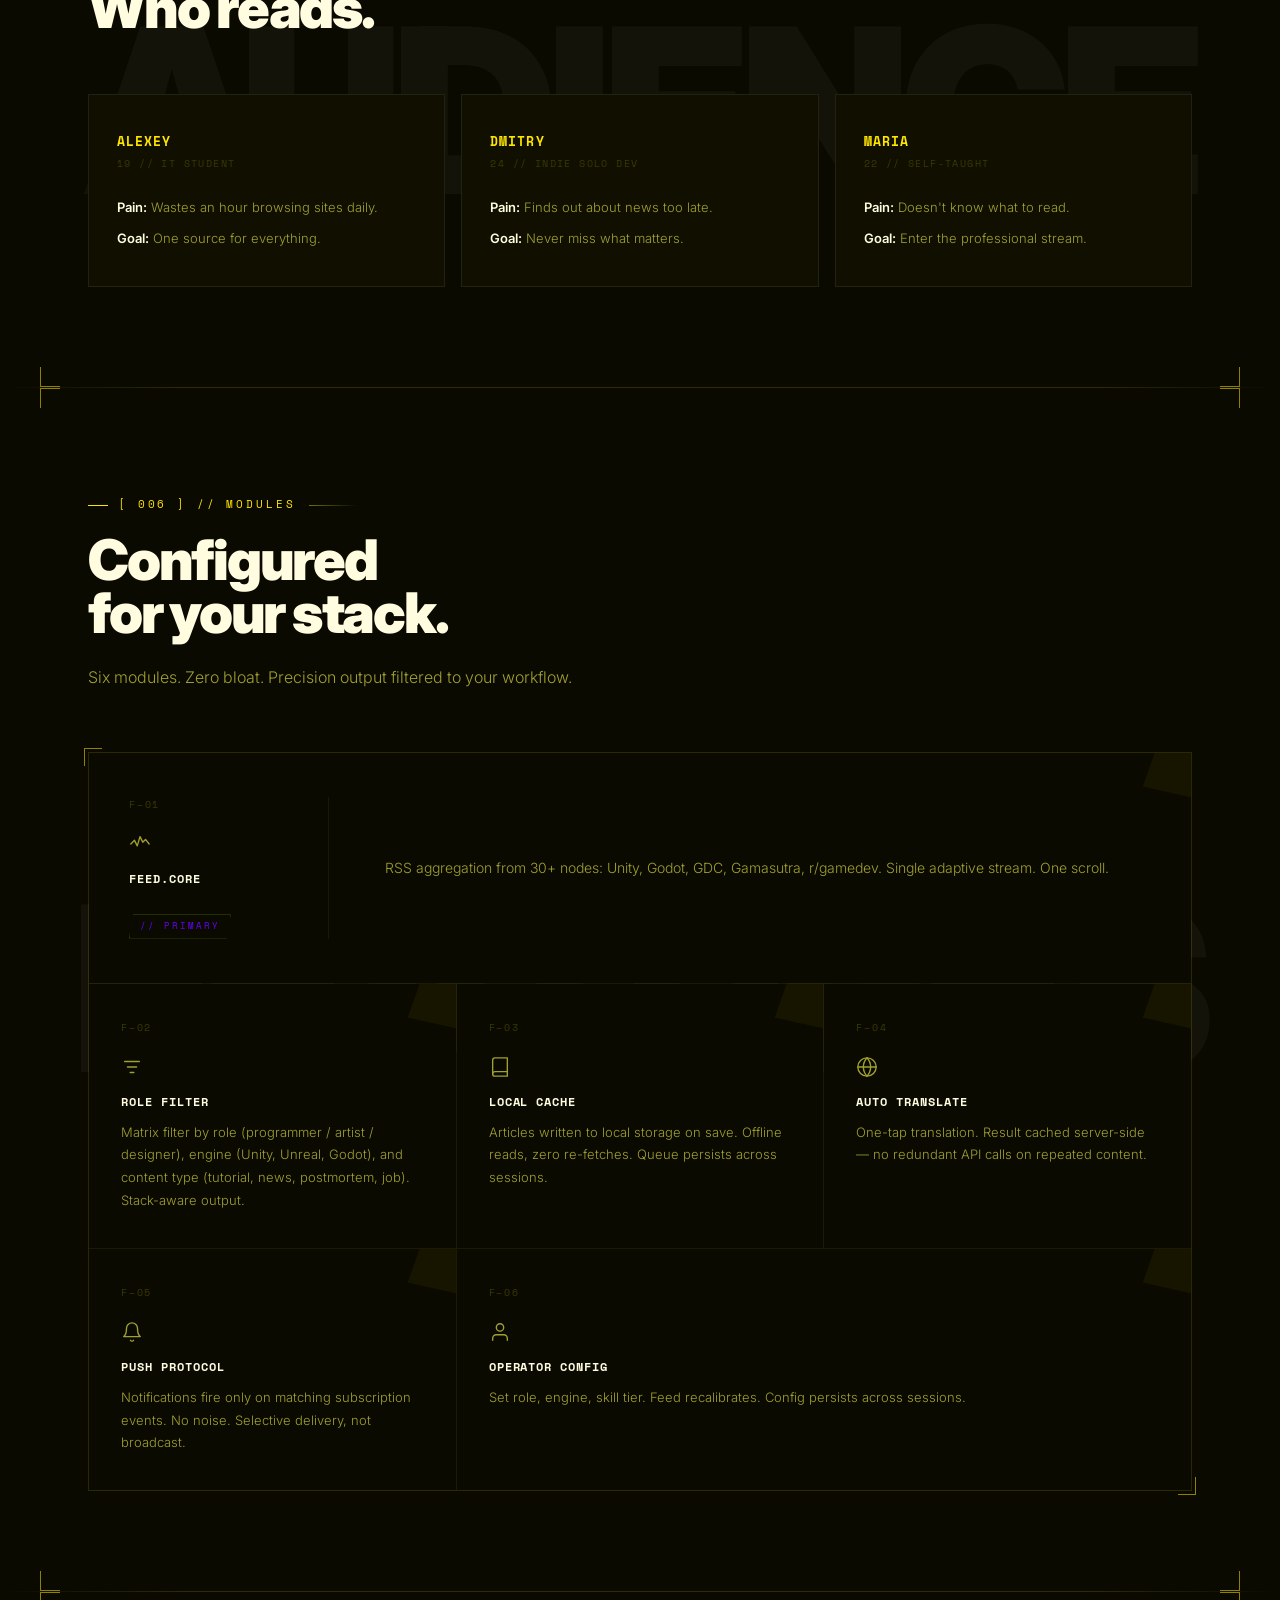
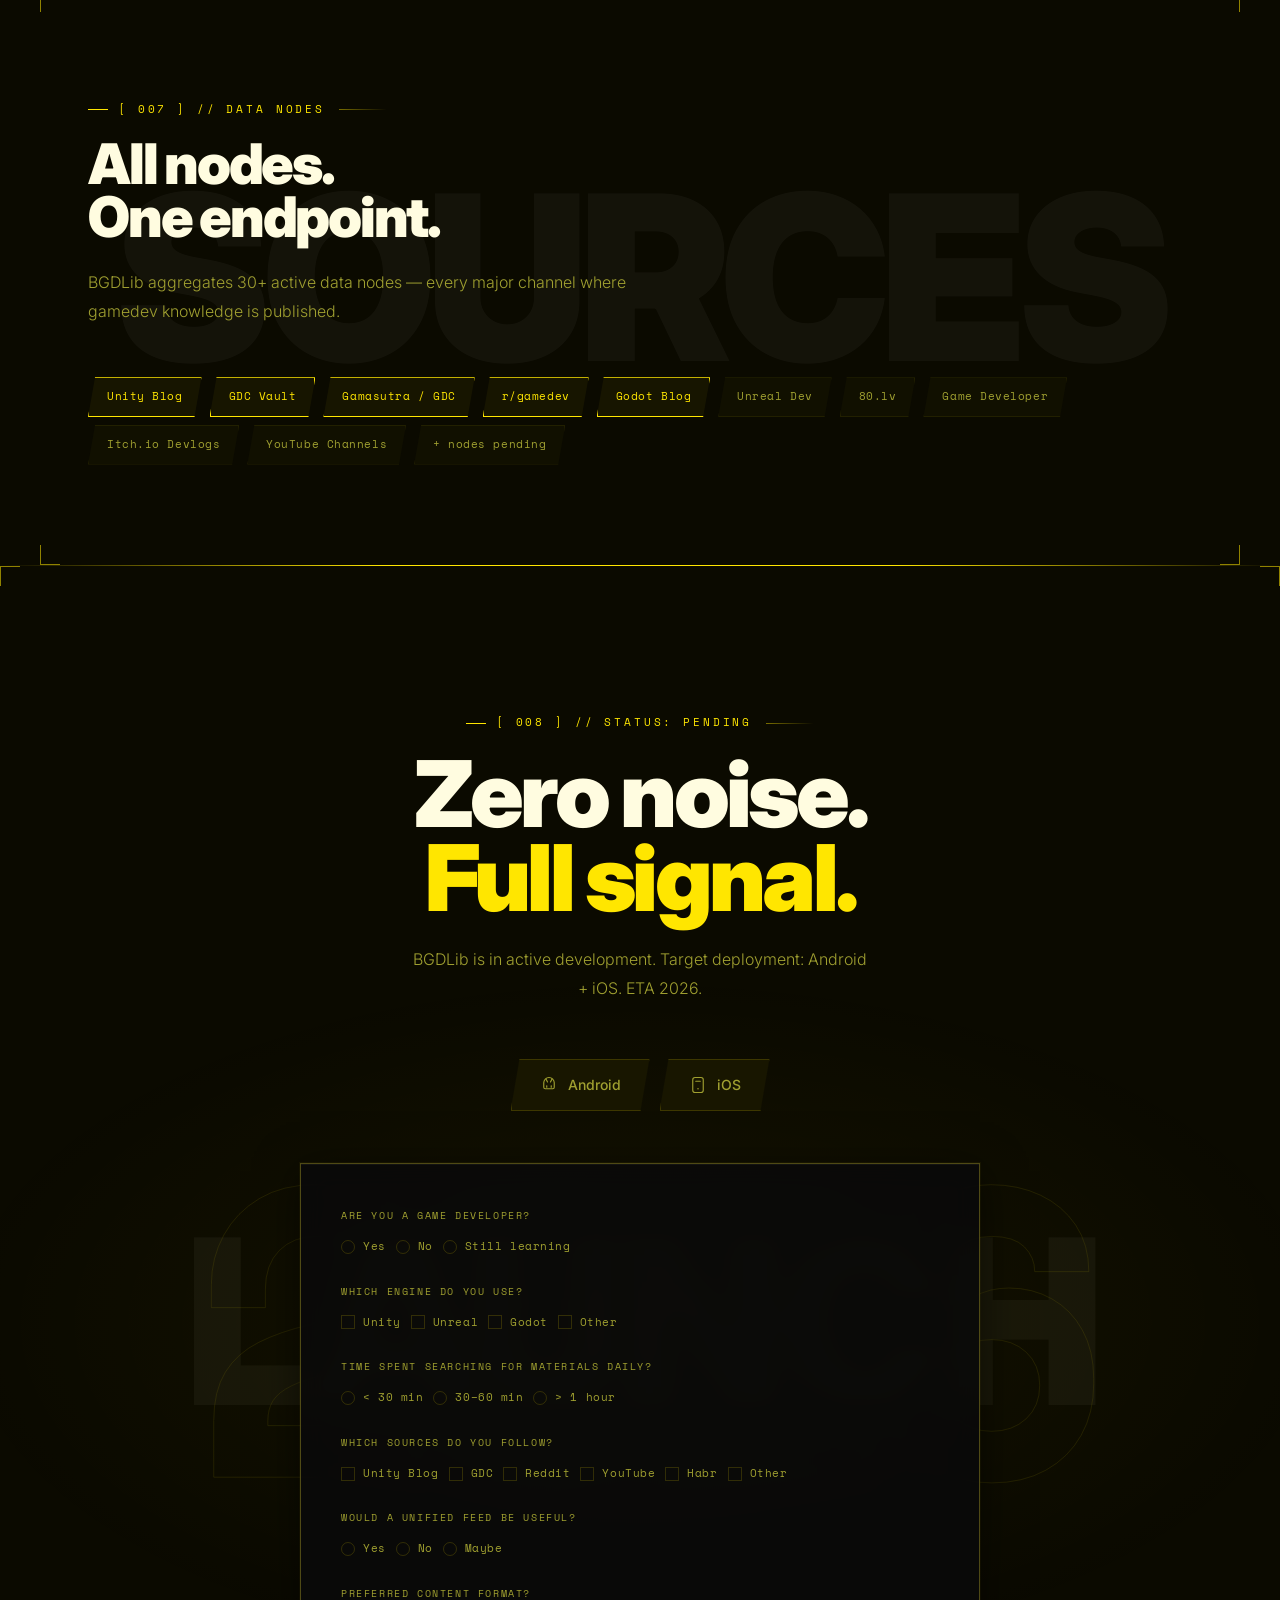
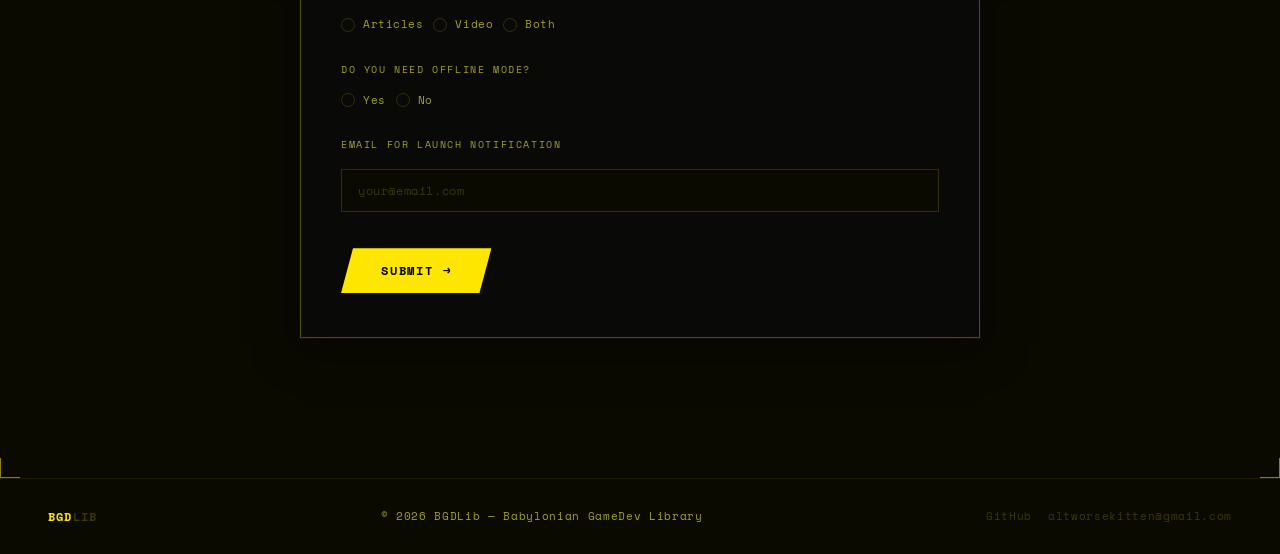
==== commit cc1de356: "upd" ====
--- a/index.html
+++ b/index.html
@@ -410,7 +410,7 @@
     <div class="foot-copy" data-t="footer.copy">© 2026 Babylonian GameDev Library</div>
     <div class="foot-links">
       <a class="foot-link" href="https://github.com/ik4rcat" target="_blank" rel="noopener">GitHub</a>
-      <a class="foot-link" href="mailto:cat.ikar294@gmail.com">cat.ikar294@gmail.com</a>
+      <a class="foot-link" href="mailto:altworsekitten@gmail.com">altworsekitten@gmail.com</a>
     </div>
   </footer>
 
--- a/styles.css
+++ b/styles.css
@@ -1237,8 +1237,14 @@
 
 /* ── SURVEY FORM ── */
 .survey-form {
-  background: rgba(0,0,0,0.3);
-  border: 1px solid rgba(255,255,255,0.07);
+  background: rgba(10,10,10,0.88);
+  border: 1px solid color-mix(in srgb, var(--accent) 22%, rgba(255,255,255,0.08));
+  backdrop-filter: blur(12px);
+  -webkit-backdrop-filter: blur(12px);
+  box-shadow:
+    0 8px 40px rgba(0,0,0,0.55),
+    0 0 0 1px var(--accent-bg),
+    inset 0 1px 0 rgba(255,255,255,0.04);
   padding: 44px 40px;
   margin-top: 52px;
   position: relative;
